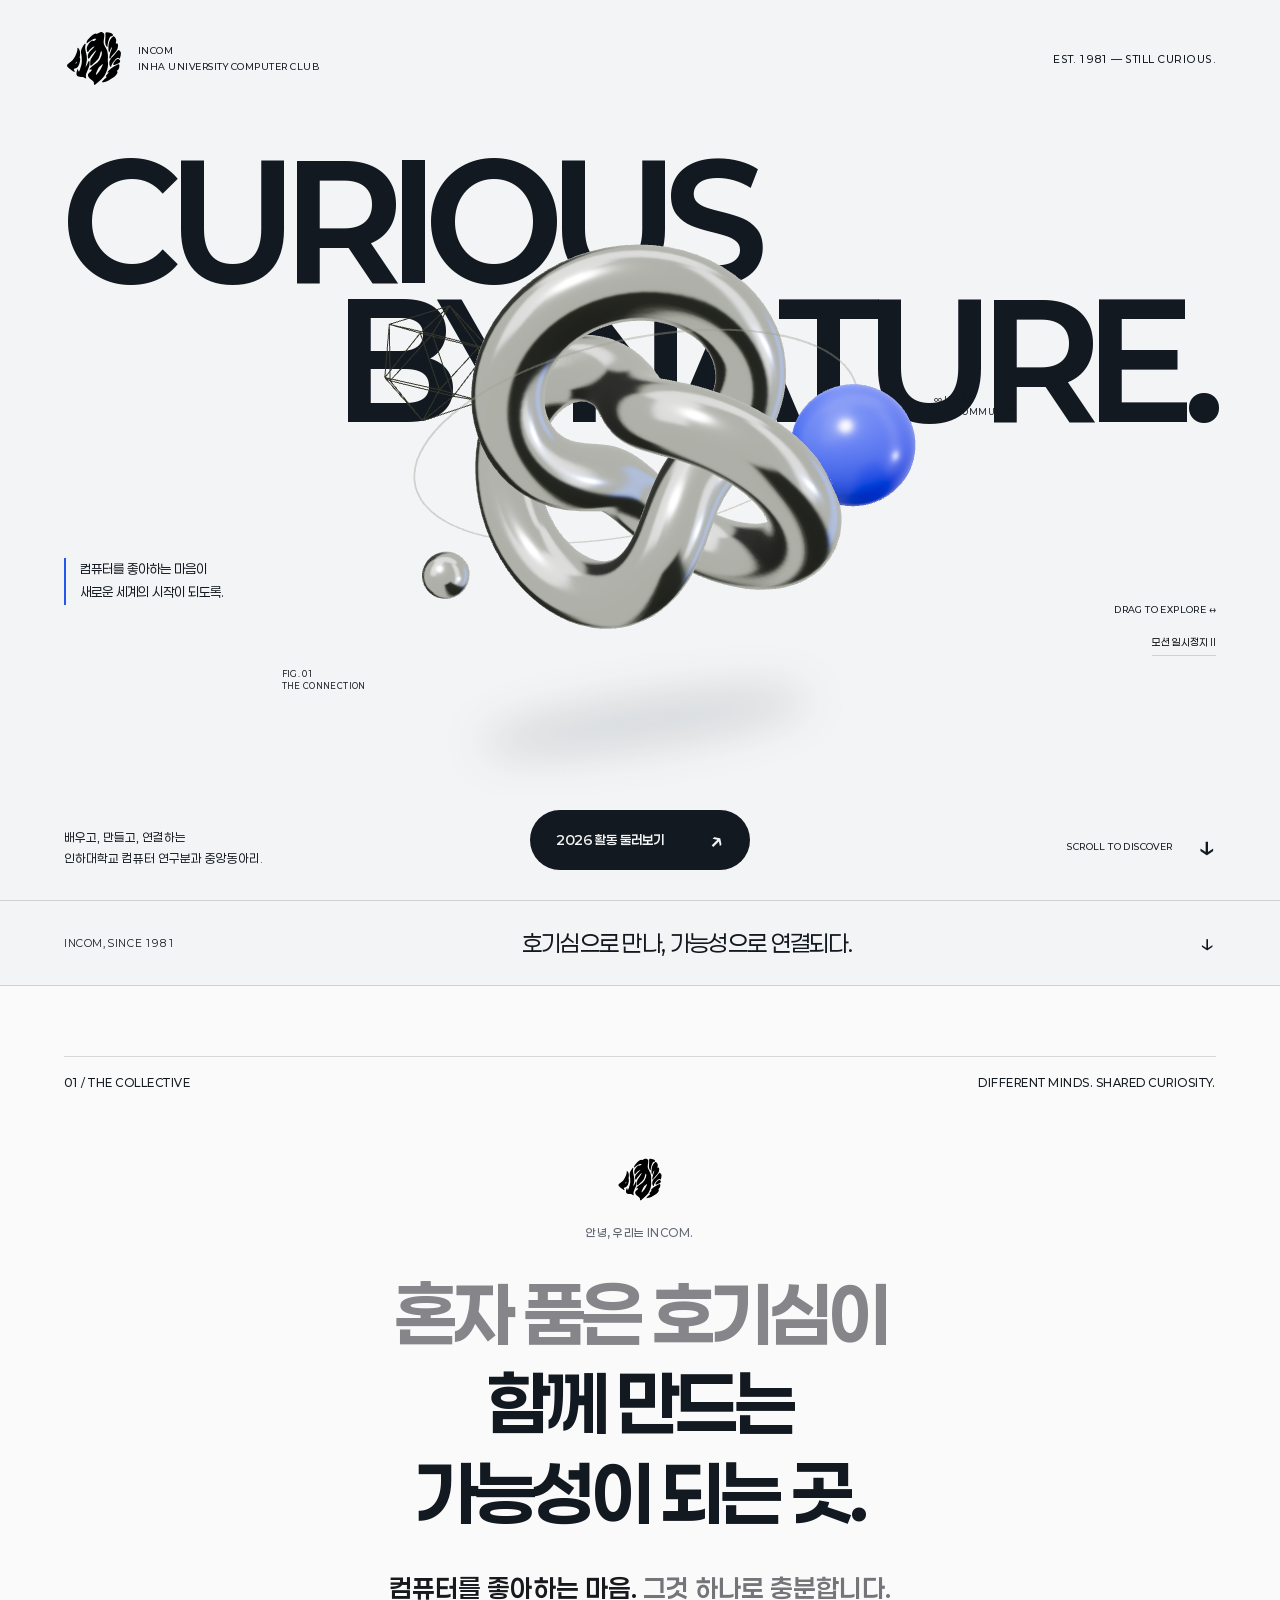
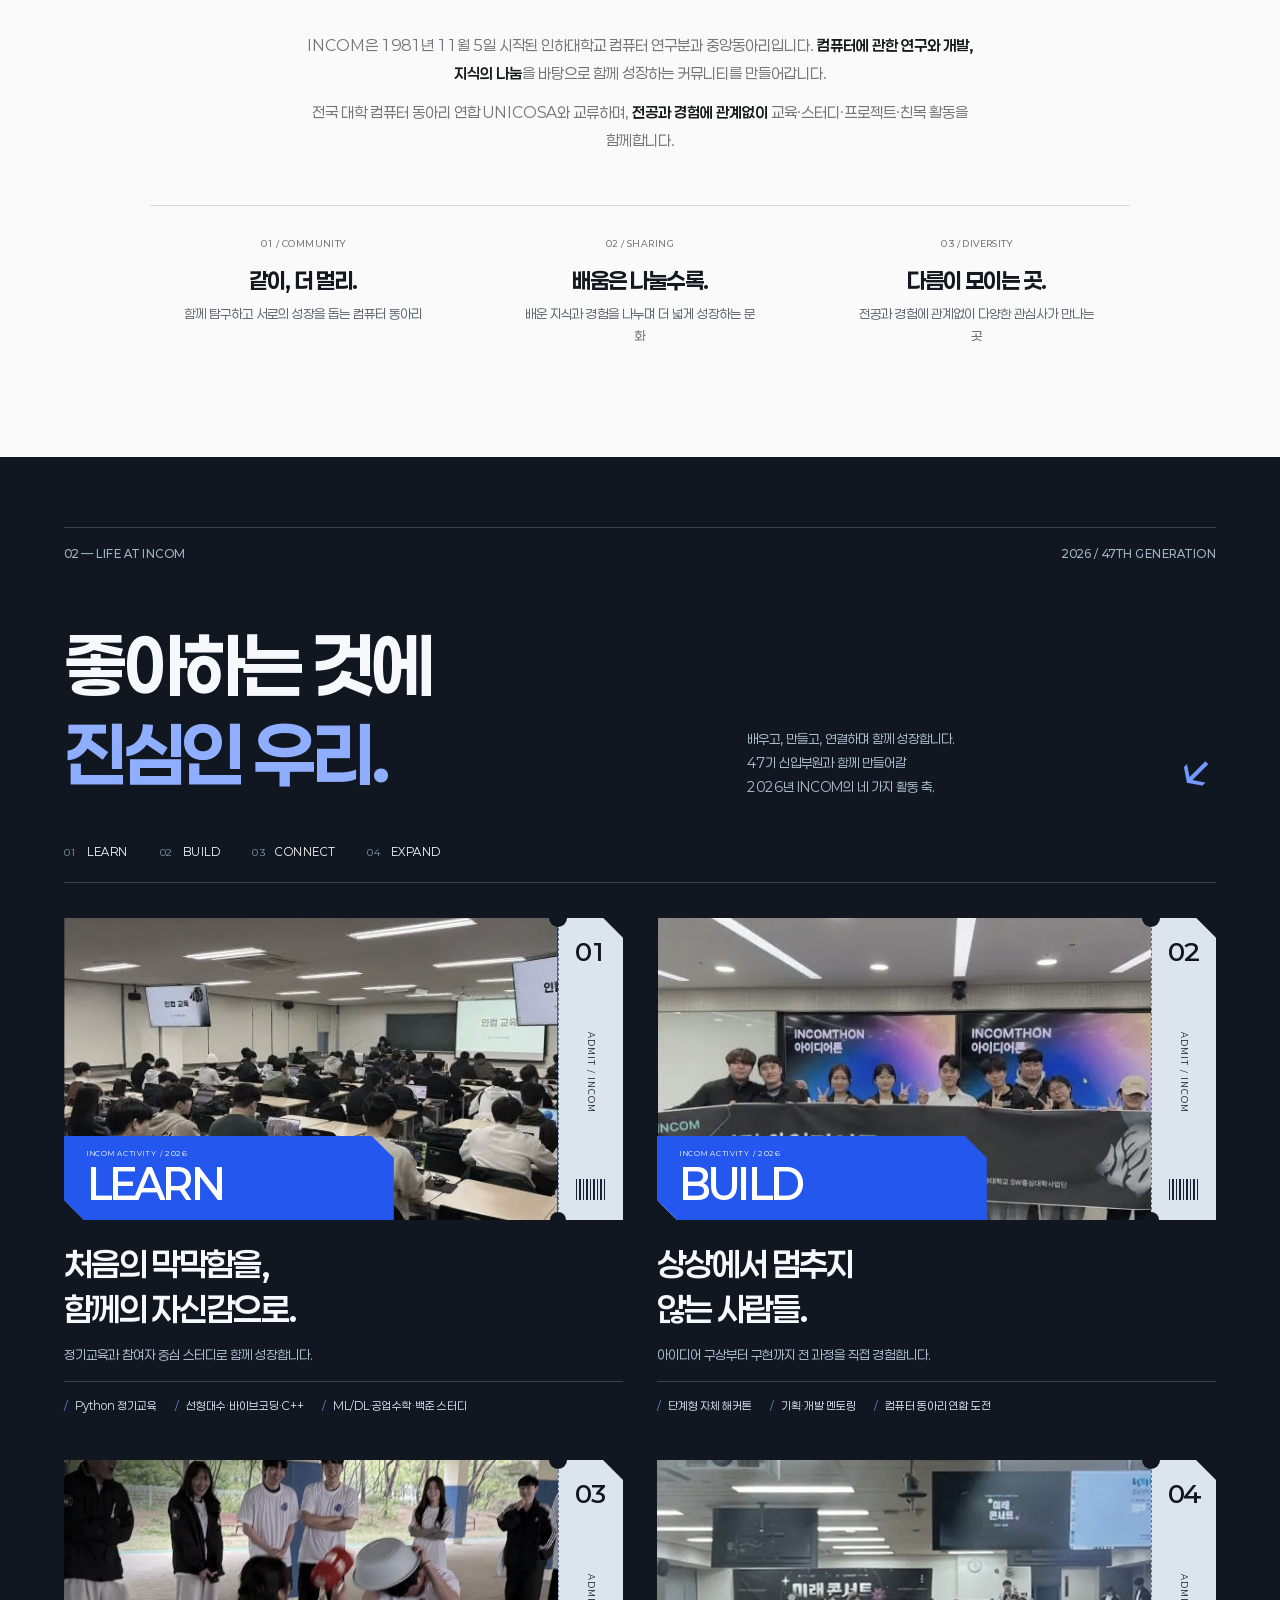
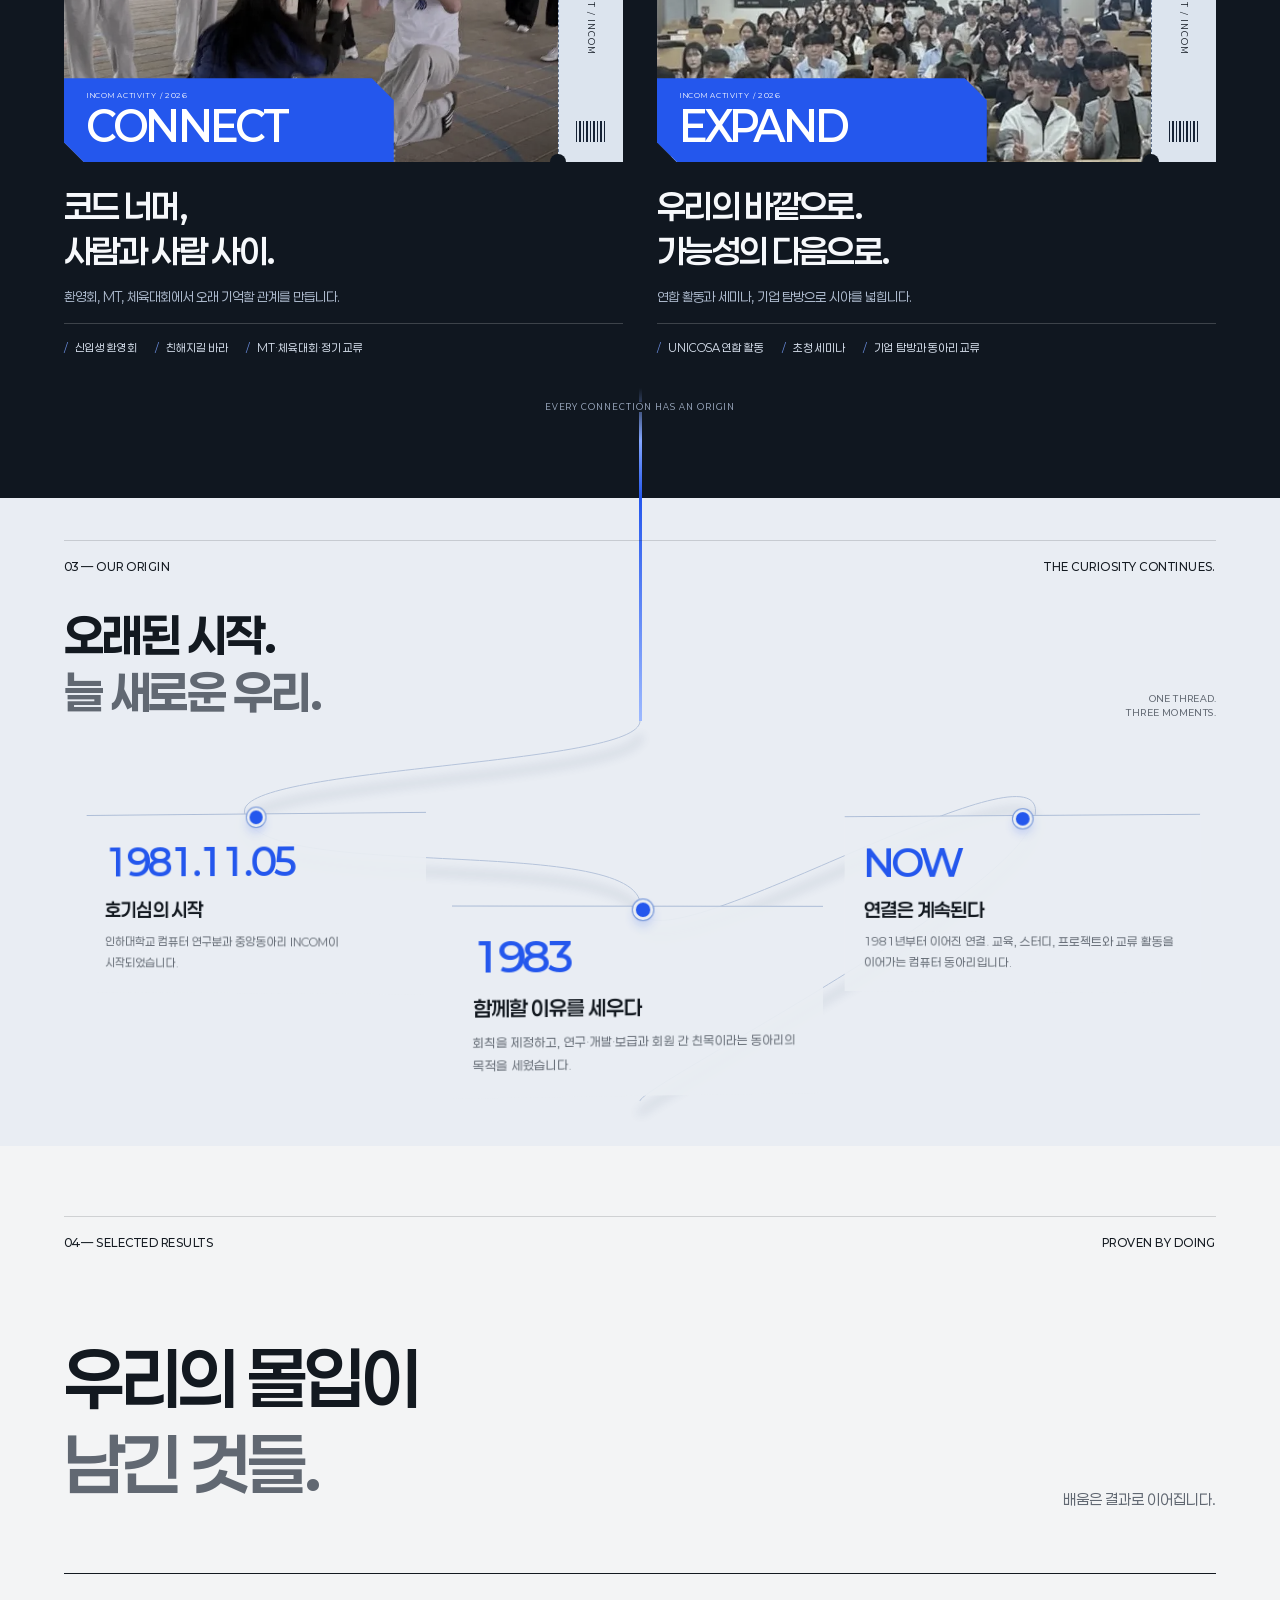
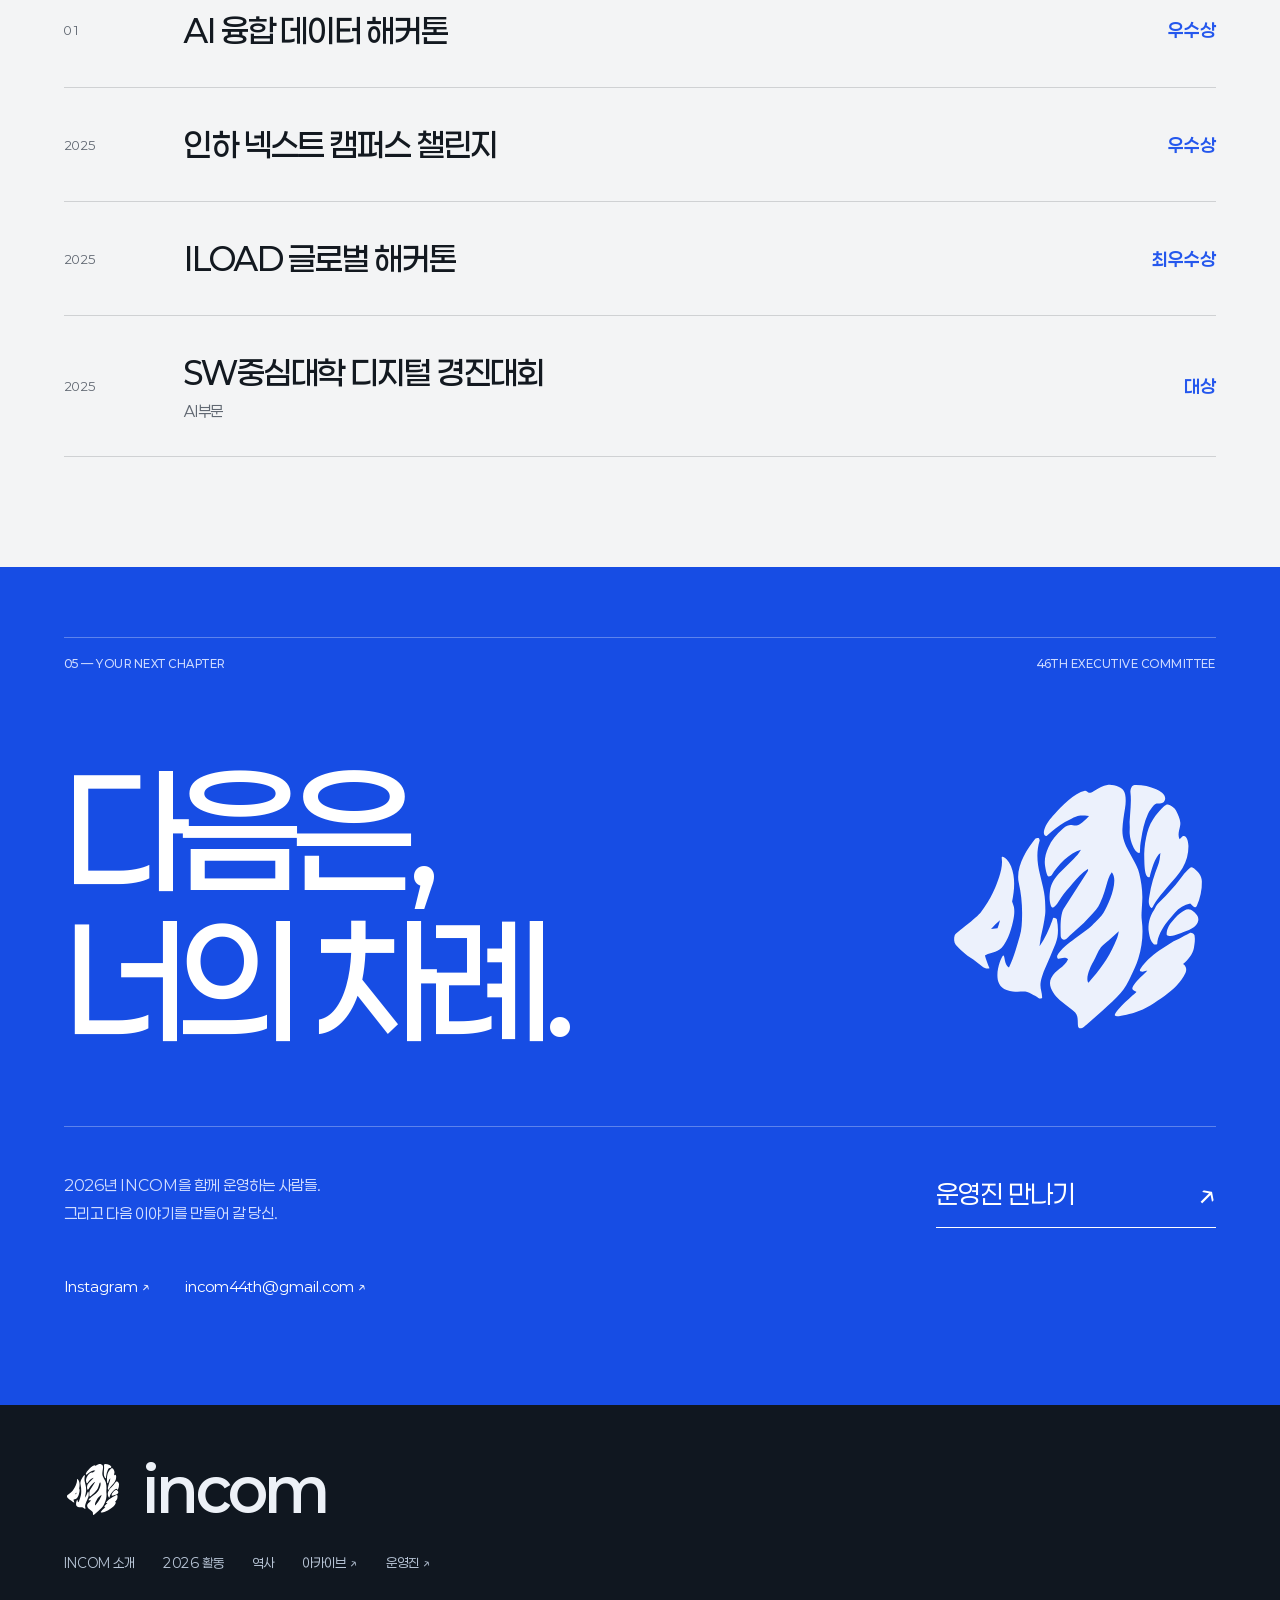
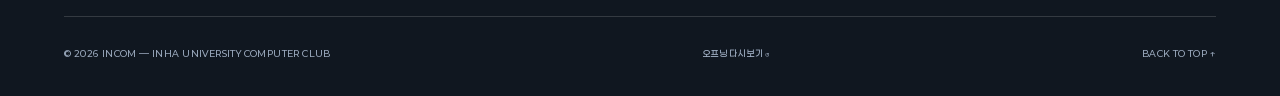
==== index.html @ a66aa06b "Rework collective typography photo tickets and compact origin thread" ====
<!doctype html>
<html lang="ko">
<head>
  <meta charset="UTF-8"><meta name="viewport" content="width=device-width, initial-scale=1">
  <meta name="theme-color" content="#f2f0e8">
  <meta name="description" content="1981년부터 배움과 프로젝트, 사람을 연결하는 인하대학교 컴퓨터 연구분과 중앙동아리 INCOM.">
  <title>INCOM — A space for curious minds.</title>
  <link rel="icon" href="assets/incom-mark.svg" type="image/svg+xml">
  <link rel="preload" href="assets/fonts/Paperlogy-4Regular.woff2" as="font" type="font/woff2" crossorigin>
  <link rel="preload" href="assets/fonts/Paperlogy-7Bold.woff2" as="font" type="font/woff2" crossorigin>
  <link rel="stylesheet" href="gallery.css"><script src="gallery.js" defer></script>
</head>
<body>
  <a href="#main" class="skip-link">본문 바로가기</a>
  <div class="opening" hidden aria-label="전시 오프닝">
    <div class="opening-panel left"></div><div class="opening-panel right"></div>
    <img class="opening-emblem" src="assets/incom-mark.svg" width="96" height="91" alt="INCOM 로고">
    <div class="opening-type" aria-hidden="true">IN<span>COM</span><small>A SPACE FOR CURIOUS MINDS.</small></div>
    <button class="opening-skip" type="button">바로 입장하기 ↗</button>
  </div>
  <main id="main">
    <section id="top" class="hero">
      <div class="hero-topline mono"><div class="hero-identity"><img src="assets/incom-mark.svg" width="64" height="61" alt="INCOM 로고"><span>INCOM<br>INHA UNIVERSITY COMPUTER CLUB</span></div><span class="edition">EST. 1981 — STILL CURIOUS.</span></div>
      <h1 class="hero-title">CURIOUS<br><span>BY NATURE.</span></h1>
      <div class="gallery-object">
        <div class="object-shadow" aria-hidden="true"></div>
        <div id="scene" role="img" aria-label="지식과 연결을 상징하는 은빛 매듭과 파란 구체의 3D 조형물"><img class="scene-fallback" src="assets/ice-relic-cutout.webp" alt=""></div>
        <span class="specimen mono" aria-hidden="true">FIG. 01<br>THE CONNECTION</span>
        <span class="specimen specimen-right mono" aria-hidden="true">∞ IDEAS<br>ONE COMMUNITY</span>
      </div>
      <div class="hero-note"><p>컴퓨터를 좋아하는 마음이<br>새로운 세계의 시작이 되도록.</p></div>
      <div class="object-tools"><span class="mono drag-hint">DRAG TO EXPLORE ↔</span><button type="button" class="motion-toggle" aria-pressed="false">모션 일시정지 Ⅱ</button></div>
      <div class="hero-bottom"><p>배우고, 만들고, 연결하는<br>인하대학교 컴퓨터 연구분과 중앙동아리.</p><a href="#activities" class="pill dark">2026 활동 둘러보기 <span>↗</span></a><a href="#about" class="scroll-note mono">SCROLL TO DISCOVER <span>↓</span></a></div>
    </section>
    <div class="chapter-line"><span>INCOM, SINCE 1981</span><p>호기심으로 만나, 가능성으로 연결되다.</p><span aria-hidden="true">↓</span></div>
    <section class="about section" id="about">
      <div class="section-meta mono"><span>01 / THE COLLECTIVE</span><span>DIFFERENT MINDS. SHARED CURIOSITY.</span></div>
      <div class="collective-intro">
        <img class="collective-mark" src="assets/incom-mark.svg" width="512" height="487" alt="">
        <p class="eyebrow mono">안녕, 우리는 INCOM.</p>
        <h2 class="reveal"><span>혼자 품은 호기심이</span><br>함께 만드는<br>가능성이 되는 곳.</h2>
        <p class="collective-lead"><strong>컴퓨터를 좋아하는 마음.</strong> 그것 하나로 충분합니다.</p>
        <div class="collective-copy"><p>INCOM은 1981년 11월 5일 시작된 인하대학교 컴퓨터 연구분과 중앙동아리입니다. <strong>컴퓨터에 관한 연구와 개발, 지식의 나눔</strong>을 바탕으로 함께 성장하는 커뮤니티를 만들어갑니다.</p><p>전국 대학 컴퓨터 동아리 연합 UNICOSA와 교류하며, <strong>전공과 경험에 관계없이</strong> 교육·스터디·프로젝트·친목 활동을 함께합니다.</p></div>
      </div>
      <div class="values"><article><span class="mono">01 / COMMUNITY</span><h3>같이, 더 멀리.</h3><p>함께 탐구하고 서로의 성장을 돕는 컴퓨터 동아리</p></article><article><span class="mono">02 / SHARING</span><h3>배움은 나눌수록.</h3><p>배운 지식과 경험을 나누며 더 넓게 성장하는 문화</p></article><article><span class="mono">03 / DIVERSITY</span><h3>다름이 모이는 곳.</h3><p>전공과 경험에 관계없이 다양한 관심사가 만나는 곳</p></article></div>
    </section>
    <section class="activities section" id="activities">
      <div class="section-meta"><span>02 — LIFE AT INCOM</span><span>2026 / 47TH GENERATION</span></div>
      <div class="activity-heading">
        <h2 class="reveal">좋아하는 것에<br><span>진심인 우리.</span></h2>
        <div class="heading-aside"><p>배우고, 만들고, 연결하며 함께 성장합니다.<br>47기 신입부원과 함께 만들어갈<br>2026년 INCOM의 네 가지 활동 축.</p><span class="direction-arrow" aria-hidden="true">↙</span></div>
      </div>
      <nav class="activity-nav" aria-label="활동 바로가기"><a href="#learn"><span>01</span> LEARN</a><a href="#build"><span>02</span> BUILD</a><a href="#connect"><span>03</span> CONNECT</a><a href="#expand"><span>04</span> EXPAND</a></nav>
      <div class="projects">
        <article class="project" id="learn">
          <figure class="project-image">
            <img src="assets/activities/learn.webp" width="525" height="510" alt="강의실에서 진행 중인 INCOM 교육" loading="lazy">
            <figcaption><span class="ticket-caption"><span class="ticket-label">INCOM ACTIVITY / 2026</span><span class="project-key">LEARN</span></span><span class="ticket-stub"><span class="project-number">01</span><span class="ticket-admit">ADMIT / INCOM</span><span class="ticket-barcode" aria-hidden="true"></span></span></figcaption>
          </figure>
          <div class="project-copy"><span class="project-index">INCOM / 01</span><h3>처음의 막막함을,<br>함께의 자신감으로.</h3><p>정기교육과 참여자 중심 스터디로 함께 성장합니다.</p><ul><li>Python 정기교육</li><li>선형대수·바이브코딩·C++</li><li>ML/DL·공업수학·백준 스터디</li></ul></div>
        </article>
        <article class="project" id="build">
          <figure class="project-image">
            <img src="assets/activities/build.webp" width="525" height="435" alt="INCOM 아이디어톤 참가자 단체 사진" loading="lazy">
            <figcaption><span class="ticket-caption"><span class="ticket-label">INCOM ACTIVITY / 2026</span><span class="project-key">BUILD</span></span><span class="ticket-stub"><span class="project-number">02</span><span class="ticket-admit">ADMIT / INCOM</span><span class="ticket-barcode" aria-hidden="true"></span></span></figcaption>
          </figure>
          <div class="project-copy"><span class="project-index">INCOM / 02</span><h3>상상에서 멈추지<br>않는 사람들.</h3><p>아이디어 구상부터 구현까지 전 과정을 직접 경험합니다.</p><ul><li>단계형 자체 해커톤</li><li>기획·개발 멘토링</li><li>컴퓨터 동아리 연합 도전</li></ul></div>
        </article>
        <article class="project" id="connect">
          <figure class="project-image">
            <img src="assets/activities/connect.webp" width="760" height="560" alt="INCOM 체육대회에서 게임을 즐기는 부원들" loading="lazy">
            <figcaption><span class="ticket-caption"><span class="ticket-label">INCOM ACTIVITY / 2026</span><span class="project-key">CONNECT</span></span><span class="ticket-stub"><span class="project-number">03</span><span class="ticket-admit">ADMIT / INCOM</span><span class="ticket-barcode" aria-hidden="true"></span></span></figcaption>
          </figure>
          <div class="project-copy"><span class="project-index">INCOM / 03</span><h3>코드 너머,<br>사람과 사람 사이.</h3><p>환영회, MT, 체육대회에서 오래 기억할 관계를 만듭니다.</p><ul><li>신입생 환영회</li><li>친해지길 바라</li><li>MT·체육대회·정기 교류</li></ul></div>
        </article>
        <article class="project" id="expand">
          <figure class="project-image">
            <img src="assets/activities/expand.webp" width="682" height="735" alt="UNICOSA 연합 세미나 참가자 단체 사진" loading="lazy">
            <figcaption><span class="ticket-caption"><span class="ticket-label">INCOM ACTIVITY / 2026</span><span class="project-key">EXPAND</span></span><span class="ticket-stub"><span class="project-number">04</span><span class="ticket-admit">ADMIT / INCOM</span><span class="ticket-barcode" aria-hidden="true"></span></span></figcaption>
          </figure>
          <div class="project-copy"><span class="project-index">INCOM / 04</span><h3>우리의 바깥으로.<br>가능성의 다음으로.</h3><p>연합 활동과 세미나, 기업 탐방으로 시야를 넓힙니다.</p><ul><li>UNICOSA 연합 활동</li><li>초청 세미나</li><li>기업 탐방과 동아리 교류</li></ul></div>
        </article>
      </div>
      <div class="chapter-bridge" aria-hidden="true"><span>EVERY CONNECTION HAS AN ORIGIN</span><i></i></div>
    </section>
    <section class="history section" id="history">
      <div class="section-meta"><span>03 — OUR ORIGIN</span><span>THE CURIOSITY CONTINUES.</span></div>
      <div class="history-heading"><h2>오래된 시작.<br><span>늘 새로운 우리.</span></h2><p class="mono">ONE THREAD.<br>THREE MOMENTS.</p></div>
      <div class="origin-journey">
        <svg class="origin-thread" viewBox="0 0 1000 390" preserveAspectRatio="none" aria-hidden="true">
          <defs><linearGradient id="thread-blue" x1="0" y1="0" x2="1" y2="1"><stop stop-color="#9db9ff"/><stop offset=".4" stop-color="#2457ed"/><stop offset=".7" stop-color="#12328e"/><stop offset="1" stop-color="#6690ff"/></linearGradient></defs>
          <path class="thread-shadow" d="M500 0 C500 60 165 0 165 95 S500 105 500 190 S835 0 835 95 S835 325 500 360"/>
          <path class="thread-track" d="M500 0 C500 60 165 0 165 95 S500 105 500 190 S835 0 835 95 S835 325 500 360"/>
          <path class="thread-draw" pathLength="1" d="M500 0 C500 60 165 0 165 95 S500 105 500 190 S835 0 835 95 S835 325 500 360"/>
        </svg>
        <div class="timeline">
        <article><span class="timeline-year">1981.11.05</span><h3>호기심의 시작</h3><p>인하대학교 컴퓨터 연구분과 중앙동아리 INCOM이 시작되었습니다.</p></article>
        <article><span class="timeline-year">1983</span><h3>함께할 이유를 세우다</h3><p>회칙을 제정하고, 연구·개발·보급과 회원 간 친목이라는 동아리의 목적을 세웠습니다.</p></article>
        <article><span class="timeline-year">NOW</span><h3>연결은 계속된다</h3><p>1981년부터 이어진 연결. 교육, 스터디, 프로젝트와 교류 활동을 이어가는 컴퓨터 동아리입니다.</p></article>
        </div>
      </div>
    </section>
    <section class="awards section" id="achievements">
      <div class="section-meta"><span>04 — SELECTED RESULTS</span><span>PROVEN BY DOING</span></div>
      <div class="results-heading"><h2 class="reveal">우리의 몰입이<br><span>남긴 것들.</span></h2><p>배움은 결과로 이어집니다.</p></div>
      <ol class="results">
        <li><span class="result-year">01</span><h3>AI 융합 데이터 해커톤</h3><span class="result-prize">우수상</span></li>
        <li><span class="result-year">2025</span><h3>인하 넥스트 캠퍼스 챌린지</h3><span class="result-prize">우수상</span></li>
        <li><span class="result-year">2025</span><h3>ILOAD 글로벌 해커톤</h3><span class="result-prize">최우수상</span></li>
        <li><span class="result-year">2025</span><h3>SW중심대학 디지털 경진대회 <small>AI부문</small></h3><span class="result-prize">대상</span></li>
      </ol>
    </section>
    <section class="contact section" id="contact">
      <div class="section-meta"><span>05 — YOUR NEXT CHAPTER</span><span>46TH EXECUTIVE COMMITTEE</span></div>
      <div class="contact-heading"><h2>다음은,<br>너의 차례.</h2><img src="assets/incom-mark.svg" width="512" height="487" alt="INCOM 로고"></div>
      <div class="contact-bottom"><p>2026년 INCOM을 함께 운영하는 사람들.<br>그리고 다음 이야기를 만들어 갈 당신.</p><a class="contact-team" href="https://www.incominha.com/team">운영진 만나기 <span>↗</span></a></div>
      <div class="contact-links"><a href="https://www.instagram.com/inha_incom/" target="_blank" rel="noreferrer">Instagram ↗</a><a href="mailto:incom44th@gmail.com">incom44th@gmail.com ↗</a></div>
    </section>
  </main>
  <footer><a href="#top" class="footer-logo" aria-label="INCOM 첫 화면으로"><img class="footer-emblem" src="assets/incom-mark.svg" width="180" height="171" alt="">incom</a><nav class="footer-nav" aria-label="사이트 바로가기"><a href="#about">INCOM 소개</a><a href="#activities">2026 활동</a><a href="#history">역사</a><a href="https://github.com/2026-INCOM" target="_blank" rel="noreferrer">아카이브 ↗</a><a href="https://www.incominha.com/team">운영진 ↗</a></nav><div class="footer-bottom mono"><span>© 2026 INCOM — INHA UNIVERSITY COMPUTER CLUB</span><button type="button" class="replay">오프닝 다시 보기 ↺</button><a href="#top">BACK TO TOP ↑</a></div></footer>
</body>
</html>
---- gallery.css ----
@font-face {
  font-family: 'Paperlogy';
  src: url('assets/fonts/Paperlogy-4Regular.woff2') format('woff2');
  font-style: normal;
  font-weight: 400;
  font-display: swap;
}
@font-face {
  font-family: 'Paperlogy';
  src: url('assets/fonts/Paperlogy-5Medium.woff2') format('woff2');
  font-style: normal;
  font-weight: 500;
  font-display: swap;
}
@font-face {
  font-family: 'Paperlogy';
  src: url('assets/fonts/Paperlogy-6SemiBold.woff2') format('woff2');
  font-style: normal;
  font-weight: 600;
  font-display: swap;
}
@font-face {
  font-family: 'Paperlogy';
  src: url('assets/fonts/Paperlogy-7Bold.woff2') format('woff2');
  font-style: normal;
  font-weight: 700;
  font-display: swap;
}
:root {
  --paper: #f3f4f5;
  --ink: #131920;
  --blue: #2457ed;
  --muted: #616872;
  --line: #13192029;
  --gutter: clamp(24px, 5vw, 88px);
}
* { box-sizing: border-box; }
html { scroll-behavior: smooth; scroll-padding-top: 32px; }
body { margin: 0; background: var(--paper); color: var(--ink); font-family: 'Paperlogy', sans-serif; -webkit-font-smoothing: antialiased; }
button, a { -webkit-tap-highlight-color: transparent; }
button { font: inherit; cursor: pointer; }
a { color: inherit; text-decoration: none; }
button:focus-visible, a:focus-visible { outline: 3px solid #6e9aff; outline-offset: 6px; }
[hidden] { display: none !important; }
img { max-width: 100%; display: block; }
h1, h2, h3, p, figure { margin: 0; }
h2 { font-size: clamp(38px, 5.4vw, 82px); font-weight: 600; letter-spacing: -.055em; line-height: 1.24; word-break: keep-all; }
h2 span, h2 em { color: var(--muted); font-style: normal; }
.mono, .section-meta { font: 500 11px/1.6 'Paperlogy', sans-serif; letter-spacing: .045em; }
.skip-link { position: fixed; z-index: 1000; top: -80px; left: 20px; background: var(--ink); color: white; padding: 15px; }
.skip-link:focus { top: 10px; }

/* The first screen remains an uninterrupted interactive exhibition. */
.hero { height: 100svh; min-height: 710px; padding: 30px var(--gutter); position: relative; isolation: isolate; overflow: hidden; }
.hero-topline { display: flex; justify-content: space-between; align-items: center; }
.hero-identity { display: flex; align-items: center; gap: 14px; }
.hero-identity img { width: 60px; height: auto; }
.hero-identity span { font-size: 9px; line-height: 1.7; }
.edition { font-size: 10px; }
.hero-title { position: absolute; top: 17%; left: var(--gutter); right: var(--gutter); font-weight: 700; font-size: clamp(76px, 12.3vw, 198px); letter-spacing: -.065em; line-height: .88; pointer-events: none; }
.hero-title > span { display: block; text-align: right; white-space: nowrap; }
.gallery-object { position: absolute; z-index: 2; left: 15%; top: 15%; width: 70%; height: 72%; pointer-events: none; }
.object-shadow { position: absolute; width: 37%; height: 7%; background: #24304126; filter: blur(22px); border-radius: 50%; bottom: 6%; left: 32%; transform: rotate(-8deg); }
#scene { width: 100%; height: 100%; position: relative; touch-action: pan-y; cursor: grab; pointer-events: auto; }
#scene:active { cursor: grabbing; }
#scene canvas { width: 100%; height: 100%; display: block; }
.scene-fallback { width: 90%; height: 95%; object-fit: contain; margin: auto; filter: grayscale(.4); transform: rotate(-15deg); }
#scene.scene-ready .scene-fallback { display: none; }
.specimen { position: absolute; left: 10%; bottom: 14%; font-size: 8px; line-height: 1.5; }
.specimen-right { left: auto; right: 8%; top: 40%; bottom: auto; }
.hero-note { position: absolute; left: var(--gutter); top: 62%; width: 190px; z-index: 3; border-left: 2px solid var(--blue); padding-left: 14px; }
.hero-note p { font-size: 13px; line-height: 1.8; }
.object-tools { position: absolute; right: var(--gutter); top: 67%; display: flex; flex-direction: column; gap: 12px; align-items: flex-end; z-index: 3; }
.drag-hint { font-size: 9px; }
.motion-toggle { background: none; border: 0; border-bottom: 1px solid var(--line); padding: 7px 0; font-size: 10px; }
.hero-bottom { position: absolute; bottom: 30px; left: var(--gutter); right: var(--gutter); display: grid; grid-template-columns: 1fr auto 1fr; align-items: end; gap: 20px; z-index: 3; }
.hero-bottom p { font-size: 12px; line-height: 1.8; }
.pill { display: inline-flex; align-items: center; justify-content: space-between; gap: 45px; border-radius: 99px; padding: 19px 26px; font-size: 13px; font-weight: 600; transition: transform .25s, background .25s; }
.pill:hover { transform: translateY(-3px); background: var(--blue); }
.pill span { font-size: 22px; line-height: 1; }
.dark { background: var(--ink); color: var(--paper); }
.scroll-note { justify-self: end; display: flex; align-items: center; gap: 24px; font-size: 9px; }
.scroll-note span { font-size: 28px; }
.chapter-line { display: flex; align-items: center; justify-content: space-between; gap: 20px; padding: 28px var(--gutter); border-block: 1px solid var(--line); }
.chapter-line > span { font-size: 10px; letter-spacing: .06em; }
.chapter-line p { font-size: clamp(15px, 1.8vw, 25px); letter-spacing: -.03em; }
.chapter-line > span:last-child { font-size: 24px; }

.section { padding: 70px var(--gutter) 110px; }
.section-meta { display: flex; justify-content: space-between; gap: 25px; padding-top: 17px; border-top: 1px solid var(--line); }
/* 01 — a centered, type-led introduction. */
.about { background: #fafafa; }
.collective-intro { max-width: 960px; margin: 65px auto 50px; text-align: center; }
.collective-mark { width: 48px; height: auto; margin: 0 auto 22px; }
.eyebrow { color: var(--muted); margin-bottom: 28px; }
.about h2 { font-size: clamp(38px, 5.6vw, 80px); font-weight: 700; line-height: 1.25; letter-spacing: -.06em; }
.about h2 span { color: #85858a; }
.collective-lead { color: #747479; font-size: clamp(18px, 2vw, 27px); font-weight: 600; margin-top: 28px; line-height: 1.65; word-break: keep-all; }
.collective-lead strong, .collective-copy strong { color: #18191c; font-weight: 600; }
.collective-copy { max-width: 690px; margin: 22px auto 0; color: #747479; font-size: 15px; line-height: 1.9; word-break: keep-all; }
.collective-copy p + p { margin-top: 10px; }
.values { display: grid; grid-template-columns: repeat(3, 1fr); gap: 30px; max-width: 980px; margin: auto; text-align: center; border-top: 1px solid var(--line); }
.values article { padding-top: 25px; }
.values .mono { color: #75757a; font-size: 9px; }
.values h3 { font-size: 22px; letter-spacing: -.045em; font-weight: 700; margin: 16px 0 10px; }
.values p { font-size: 13px; line-height: 1.7; color: var(--muted); max-width: 240px; margin: auto; }

/* 02 — photo tickets. A two-column archive instead of four long rows. */
.activities { background: #101720; color: #f6f8fb; --line: #ffffff30; padding-bottom: 0; }
.activities .section-meta { color: #a7b5c7; }
.activity-heading { display: grid; grid-template-columns: 1.35fr 1fr; align-items: end; gap: 50px; padding: 58px 0 38px; }
.activity-heading h2 { font-size: clamp(44px, 5.6vw, 82px); font-weight: 700; }
.activity-heading h2 span { color: #8faeff; }
.heading-aside { display: flex; align-items: end; justify-content: space-between; gap: 20px; }
.heading-aside p { font-size: 13px; line-height: 1.85; color: #aebacb; }
.direction-arrow { font-size: 60px; font-weight: 400; color: #7398ff; line-height: 1; }
.activity-nav { display: flex; gap: 32px; border-bottom: 1px solid var(--line); padding-bottom: 16px; margin-bottom: 35px; }
.activity-nav a { font-size: 11px; letter-spacing: .04em; padding-block: 8px; }
.activity-nav a span { font-size: 9px; color: #899ab1; margin-right: 8px; }
.activity-nav a:hover { color: #93b2ff; }
.projects { display: grid; grid-template-columns: repeat(2, minmax(0, 1fr)); gap: 44px 34px; }
.project { min-width: 0; scroll-margin-top: 30px; }
.project-image { position: relative; isolation: isolate; aspect-ratio: 1.85; background: #dce4ee; color: #101720; overflow: hidden; clip-path: polygon(0 0, calc(100% - 20px) 0, 100% 20px, 100% 100%, 20px 100%, 0 calc(100% - 20px)); }
.project-image img { width: calc(100% - 65px); height: 100%; object-fit: cover; filter: saturate(.6); transition: transform .6s ease, filter .6s ease; }
.project-image:hover img { transform: scale(1.035); filter: saturate(1); }
.project-image::after { content: ''; position: absolute; z-index: 2; right: 57px; top: -8px; width: 16px; height: 16px; border-radius: 50%; background: #101720; box-shadow: 0 0 0 1px #101720; }
.project-image figcaption { position: absolute; inset: 0; pointer-events: none; }
.ticket-caption { position: absolute; left: 0; bottom: 0; padding: 13px 23px 16px; background: var(--blue); color: white; min-width: 59%; clip-path: polygon(0 0, calc(100% - 22px) 0, 100% 22px, 100% 100%, 0 100%); }
.ticket-label { display: block; font-size: 7px; letter-spacing: .1em; margin-bottom: 8px; }
.project-key { display: block; font-size: clamp(28px, 3.2vw, 48px); font-weight: 600; letter-spacing: -.055em; line-height: .95; }
.ticket-stub { position: absolute; right: 0; top: 0; bottom: 0; width: 65px; display: flex; flex-direction: column; align-items: center; justify-content: space-between; padding: 20px 0; border-left: 1px dashed #62738e; }
.ticket-stub::after { content: ''; position: absolute; bottom: -8px; left: -9px; width: 16px; height: 16px; border-radius: 50%; background: #101720; }
.project-number { font-size: 24px; font-weight: 600; }
.ticket-admit { writing-mode: vertical-rl; font-size: 8px; letter-spacing: .14em; }
.ticket-barcode { width: 31px; height: 21px; background: repeating-linear-gradient(90deg, #172335 0 1px, transparent 1px 3px, #172335 3px 5px, transparent 5px 7px); }
.project-copy { padding-top: 22px; }
.project-index { display: none; }
.project-copy h3 { font-size: clamp(24px, 2.6vw, 36px); font-weight: 600; line-height: 1.35; letter-spacing: -.05em; word-break: keep-all; }
.project-copy p { font-size: 13px; line-height: 1.8; color: #acb9cc; margin-top: 12px; word-break: keep-all; }
.project-copy ul { display: flex; flex-wrap: wrap; gap: 6px 18px; list-style: none; padding: 14px 0 0; margin: 14px 0 0; border-top: 1px solid var(--line); }
.project-copy li { font-size: 11px; color: #d8e1ee; line-height: 1.8; }
.project-copy li::before { content: '/'; color: #688ada; margin-right: 7px; }
.chapter-bridge { position: relative; height: 110px; margin-top: 30px; display: flex; justify-content: center; }
.chapter-bridge span { font-size: 8px; letter-spacing: .12em; color: #a5b4ca; position: absolute; top: 14px; background: #101720; padding: 0 12px; z-index: 1; }
.chapter-bridge i { display: block; width: 3px; height: 100%; background: linear-gradient(transparent, #83a6ff 48%, #2457ed); }

/* 03 — one short spatial thread, no scroll pinning or extra scroll runway. */
.history { background: #e9edf3; position: relative; padding-top: 42px; padding-bottom: 35px; overflow: hidden; }
.history::before { content: ''; position: absolute; left: calc(50% - 1.5px); top: 0; width: 3px; height: var(--thread-lead, 222px); background: linear-gradient(#2457ed, #9db9ff); }
.history .section-meta { position: relative; z-index: 1; }
.history-heading { display: flex; justify-content: space-between; align-items: end; padding: 34px 0 0; height: 145px; position: relative; z-index: 1; }
.history-heading h2 { font-size: clamp(30px, 3.6vw, 49px); font-weight: 700; }
.history-heading p { text-align: right; color: var(--muted); font-size: 9px; }
.origin-journey { position: relative; height: 390px; perspective: 1000px; --journey-depth: 0; }
.origin-thread { position: absolute; inset: 0; width: 100%; height: 100%; overflow: visible; fill: none; }
.thread-track { stroke: #b5c3da; stroke-width: 1; }
.thread-shadow { stroke: #3b5276; stroke-width: 8; opacity: .1; filter: blur(5px); transform: translateY(14px); }
.thread-draw { stroke: url(#thread-blue); stroke-width: 4; stroke-linecap: round; stroke-dasharray: 1; stroke-dashoffset: 0; }
.timeline { position: relative; display: grid; grid-template-columns: repeat(3, 1fr); gap: 35px; padding-top: 90px; align-items: start; transform-style: preserve-3d; }
.timeline article { position: relative; padding: 25px 20px 20px; background: #e9edf3ed; border-top: 1px solid #acbcd6; transform: translateZ(calc(var(--journey-depth) * 24px)) rotateY(-5deg); transform-origin: top center; }
.timeline article:nth-child(2) { margin-top: 95px; transform: translateZ(calc(var(--journey-depth) * -32px)) rotateY(5deg); }
.timeline article:nth-child(3) { transform: translateZ(calc(var(--journey-depth) * 40px)) rotateY(-4deg); }
.timeline article::before { content: ''; position: absolute; left: calc(50% - 7px); top: -7px; width: 14px; height: 14px; border: 3px solid #e9edf3; border-radius: 50%; background: var(--blue); box-shadow: 0 0 0 1px #7395d8, 0 6px 10px #2457ed30; }
.timeline-year { font-size: clamp(25px, 3vw, 44px); color: var(--blue); font-weight: 600; letter-spacing: -.06em; }
.timeline h3 { font-size: 20px; letter-spacing: -.04em; font-weight: 600; margin: 14px 0 10px; }
.timeline p { font-size: 12px; line-height: 1.85; color: var(--muted); word-break: keep-all; }
.results-heading { padding: 85px 0 65px; display: flex; align-items: end; justify-content: space-between; gap: 30px; }
.results-heading p { font-size: 15px; color: var(--muted); }
.results { list-style: none; margin: 0; padding: 0; border-top: 1px solid var(--ink); }
.results li { display: grid; grid-template-columns: 100px 1fr 100px; gap: 20px; align-items: center; padding: 35px 0; border-bottom: 1px solid var(--line); }
.result-year { color: var(--muted); font-size: 12px; font-variant-numeric: tabular-nums; }
.results h3 { font-size: clamp(21px, 2.5vw, 38px); letter-spacing: -.035em; font-weight: 500; line-height: 1.35; word-break: keep-all; }
.results small { display: block; font-size: 15px; color: var(--muted); margin-top: 6px; font-weight: 400; }
.result-prize { text-align: right; color: var(--blue); font-size: 18px; font-weight: 600; }

.contact { background: #174de4; color: white; --line: #ffffff4d; overflow: hidden; }
.contact .section-meta { color: #d0dcff; }
.contact-heading { display: flex; justify-content: space-between; align-items: center; gap: 50px; padding: 85px 0 70px; }
.contact-heading h2 { font-size: clamp(70px, 11vw, 168px); font-weight: 500; letter-spacing: -.07em; line-height: 1.06; }
.contact-heading img { width: 24%; max-width: 300px; height: auto; filter: invert(1); opacity: .92; }
.contact-bottom { display: flex; justify-content: space-between; align-items: end; gap: 40px; border-top: 1px solid var(--line); padding-top: 35px; }
.contact-bottom p { color: #d1ddff; font-size: 15px; line-height: 1.85; }
.contact-team { display: flex; align-items: center; justify-content: space-between; min-width: 280px; font-size: 26px; letter-spacing: -.03em; padding: 14px 0; border-bottom: 1px solid white; }
.contact-team span { font-size: 32px; }
.contact-links { display: flex; gap: 35px; margin-top: 50px; font-size: 14px; }
.contact-links a:hover, .footer-nav a:hover { text-decoration: underline; text-underline-offset: 5px; }
footer { background: #101720; color: #edf1f7; padding: 55px var(--gutter) 25px; }
.footer-logo { display: flex; align-items: center; gap: 20px; font-size: 60px; line-height: 1; letter-spacing: -.045em; font-weight: 600; }
.footer-emblem { width: 58px; height: auto; filter: invert(1); flex-shrink: 0; }
.footer-nav { display: flex; flex-wrap: wrap; gap: 28px; font-size: 13px; margin-top: 35px; color: #b6c3d4; }
.footer-bottom { display: flex; justify-content: space-between; align-items: center; gap: 20px; border-top: 1px solid #ffffff26; margin-top: 45px; padding-top: 20px; font-size: 9px; color: #9eadc1; }
.replay { border: 0; background: none; color: inherit; font: inherit; padding: 10px 0; }

.opening { position: fixed; inset: 0; z-index: 100; background: transparent; pointer-events: none; }
.opening-panel { position: absolute; inset: 0 50% 0 0; background: #1646d2; transition: transform 1.05s cubic-bezier(.76,0,.24,1); }
.opening-panel.right { inset: 0 0 0 50%; }
.opening-type { position: absolute; inset: 0; display: flex; flex-wrap: wrap; align-content: center; justify-content: center; color: white; font-size: clamp(80px, 20vw, 300px); font-weight: 600; letter-spacing: -.075em; line-height: .85; transition: opacity .3s, transform .7s; }
.opening-type span { color: #a9c4ff; }
.opening-type small { flex-basis: 100%; font-size: 10px; font-weight: 400; letter-spacing: .1em; text-align: center; margin-top: 30px; }
.opening-emblem { position: absolute; top: 12%; left: 50%; width: clamp(64px, 7vw, 100px); height: auto; transform: translateX(-50%); filter: invert(1); transition: opacity .3s; }
.opening-skip { position: absolute; right: var(--gutter); bottom: 35px; pointer-events: auto; background: none; border: 0; color: white; font-size: 12px; }
.opening.depart .left { transform: translateX(-100%); }
.opening.depart .right { transform: translateX(100%); }
.opening.depart .opening-type { opacity: 0; transform: scale(1.1); }
.opening.depart .opening-emblem { opacity: 0; }
.opening.depart .opening-skip { display: none; }
.arriving .hero-title { animation: title-arrive 1.3s cubic-bezier(.16,1,.3,1) both; }
.arriving .gallery-object { animation: object-arrive 1.5s cubic-bezier(.16,1,.3,1) both; }
.arriving .hero-note { animation: title-arrive 1.2s .2s both; }
@keyframes title-arrive { from { opacity: 0; transform: translateY(60px); } to { opacity: 1; transform: none; } }
@keyframes object-arrive { from { opacity: 0; transform: translateY(70px) rotate(-15deg) scale(.8); } to { opacity: 1; transform: none; } }
@media(min-width:901px) {
  .reveal { transition: transform .7s, opacity .7s; }
  .reveal.waiting { transform: translateY(30px); opacity: 0; }
}
@media(max-width:900px) {
  .direction-arrow { display: none; }
  .projects { gap: 35px 22px; }
  .timeline { gap: 15px; }
  .timeline article { padding-inline: 10px; }
  .timeline-year { font-size: 28px; }
}
@media(max-width:700px) {
  html { scroll-padding-top: 24px; }
  .hero { min-height: 710px; padding-top: 24px; }
  .hero-identity { gap: 10px; }
  .hero-identity img { width: 44px; }
  .hero-identity span { font-size: 7px; }
  .edition { display: none; }
  .hero-title { top: 16%; left: 24px; right: 24px; font-size: 14.2vw; line-height: 1; letter-spacing: -.055em; }
  .gallery-object { left: -12%; width: 124%; top: 24%; height: 52%; }
  .hero-note { top: auto; bottom: 150px; width: 175px; padding-left: 10px; }
  .hero-note p { font-size: 11px; }
  .object-tools { top: auto; bottom: 160px; gap: 10px; }
  .specimen { left: 20%; bottom: 7%; font-size: 7px; }
  .specimen-right { left: auto; right: 15%; top: 22%; bottom: auto; }
  .hero-bottom { bottom: 24px; grid-template-columns: 1fr; gap: 16px; }
  .hero-bottom p { display: none; }
  .hero-bottom .pill { justify-self: start; padding: 16px 22px; font-size: 12px; gap: 35px; }
  .scroll-note { position: absolute; right: 0; bottom: 10px; font-size: 0; gap: 0; }
  .scroll-note span { font-size: 28px; }
  .drag-hint { font-size: 8px; }
  .chapter-line { padding-block: 22px; }
  .chapter-line > span:first-child { display: none; }
  .chapter-line p { font-size: 15px; }
  .section { padding: 45px var(--gutter) 65px; }
  .section-meta { font-size: 9px; gap: 15px; }
  .section-meta > span:last-child { text-align: right; max-width: 145px; }
  .collective-intro { margin: 42px auto 32px; }
  .collective-mark { width: 38px; margin-bottom: 18px; }
  .about h2 { font-size: clamp(31px, 8.4vw, 54px); }
  .collective-lead { font-size: 17px; margin-top: 23px; }
  .collective-copy { font-size: 13px; line-height: 1.85; margin-top: 18px; }
  .values { grid-template-columns: 1fr; gap: 0; text-align: left; }
  .values article { padding: 18px 0; border-bottom: 1px solid var(--line); display: grid; grid-template-columns: 1fr 1fr; gap: 8px 14px; align-items: center; }
  .values .mono { grid-column: 1 / -1; font-size: 8px; }
  .values h3 { margin: 0; font-size: 18px; }
  .values p { font-size: 11px; margin: 0; }
  .activities { padding-bottom: 0; }
  .activity-heading { display: block; padding: 38px 0 25px; }
  .activity-heading h2 { font-size: clamp(34px, 9.4vw, 62px); }
  .heading-aside { margin-top: 22px; }
  .heading-aside p { font-size: 12px; }
  .activity-nav { justify-content: space-between; gap: 5px; padding-bottom: 12px; margin-bottom: 25px; }
  .activity-nav a { font-size: 9px; letter-spacing: 0; }
  .activity-nav a span { font-size: 7px; margin-right: 3px; }
  .projects { grid-template-columns: 1fr; gap: 35px; }
  .project-image { aspect-ratio: 1.65; }
  .project-image img { width: calc(100% - 52px); }
  .ticket-stub { width: 52px; padding: 16px 0; }
  .project-image::after { right: 44px; }
  .project-number { font-size: 21px; }
  .ticket-caption { padding: 12px 18px 15px; }
  .ticket-label { font-size: 6px; }
  .project-key { font-size: 34px; }
  .project-copy { padding-top: 17px; }
  .project-copy h3 { font-size: 25px; }
  .project-copy p { font-size: 12px; margin-top: 9px; }
  .project-copy ul { margin-top: 11px; padding-top: 11px; gap: 3px 13px; }
  .project-copy li { font-size: 10px; }
  .chapter-bridge { height: 80px; margin-top: 20px; }
  .chapter-bridge span { font-size: 6px; }
  .history { padding-top: 32px; padding-bottom: 24px; }
  .history::before { left: calc(50% - 1.5px); height: var(--thread-lead, 181px); }
  .history-heading { padding-top: 25px; height: 103px; }
  .history-heading h2 { font-size: 27px; margin-top: 0; }
  .history-heading p { font-size: 7px; }
  .origin-journey { height: auto; min-height: 515px; padding-bottom: 30px; }
  .origin-thread { height: 100%; }
  .timeline { display: flex; flex-direction: column; gap: 16px; padding-top: 46px; }
  .timeline article, .timeline article:nth-child(2), .timeline article:nth-child(3) { width: 83%; padding: 14px 16px; margin: 0; border-top: 1px solid #acbcd6; transform: translateZ(calc(var(--journey-depth) * 12px)) rotateY(-3deg); }
  .timeline article:nth-child(2) { align-self: flex-end; transform: translateZ(calc(var(--journey-depth) * -16px)) rotateY(3deg); }
  .timeline article::before { left: 17px; }
  .timeline article:nth-child(2)::before { left: auto; right: 17px; }
  .timeline-year { font-size: 28px; }
  .timeline h3 { font-size: 16px; margin: 7px 0; }
  .timeline p { font-size: 11px; line-height: 1.7; }
  .results-heading { display: block; padding: 55px 0 40px; }
  .results-heading p { margin-top: 20px; }
  .results li { grid-template-columns: 1fr auto; gap: 13px 15px; padding: 25px 0; }
  .result-year { grid-column: 1 / -1; font-size: 10px; }
  .results h3 { font-size: 21px; }
  .result-prize { font-size: 14px; }
  .results small { font-size: 13px; }
  .contact-heading { padding: 60px 0 45px; gap: 15px; }
  .contact-heading h2 { font-size: 15vw; }
  .contact-heading img { width: 24%; }
  .contact-bottom { flex-direction: column; align-items: stretch; gap: 30px; padding-top: 26px; }
  .contact-bottom p { font-size: 14px; }
  .contact-team { min-width: 0; font-size: 24px; }
  .contact-links { flex-direction: column; gap: 18px; margin-top: 30px; font-size: 13px; }
  .footer-logo { font-size: 48px; gap: 15px; }
  .footer-emblem { width: 45px; }
  .footer-nav { gap: 18px; font-size: 12px; }
  .footer-bottom { flex-wrap: wrap; gap: 12px; font-size: 8px; }
  .footer-bottom > span { flex-basis: 100%; }
  .footer-bottom > a { margin-left: auto; }
}
@media(prefers-reduced-motion:reduce) {
  html { scroll-behavior: auto; }
  *, *::before, *::after { animation: none !important; transition: none !important; }
  .reveal.waiting { opacity: 1; transform: none; }
}

.motion-paused .timeline article { transform: none; }
@media(prefers-reduced-motion:reduce) {
  .timeline article, .timeline article:nth-child(2), .timeline article:nth-child(3) { transform: none; }
  .thread-draw { stroke-dashoffset: 0 !important; }
}
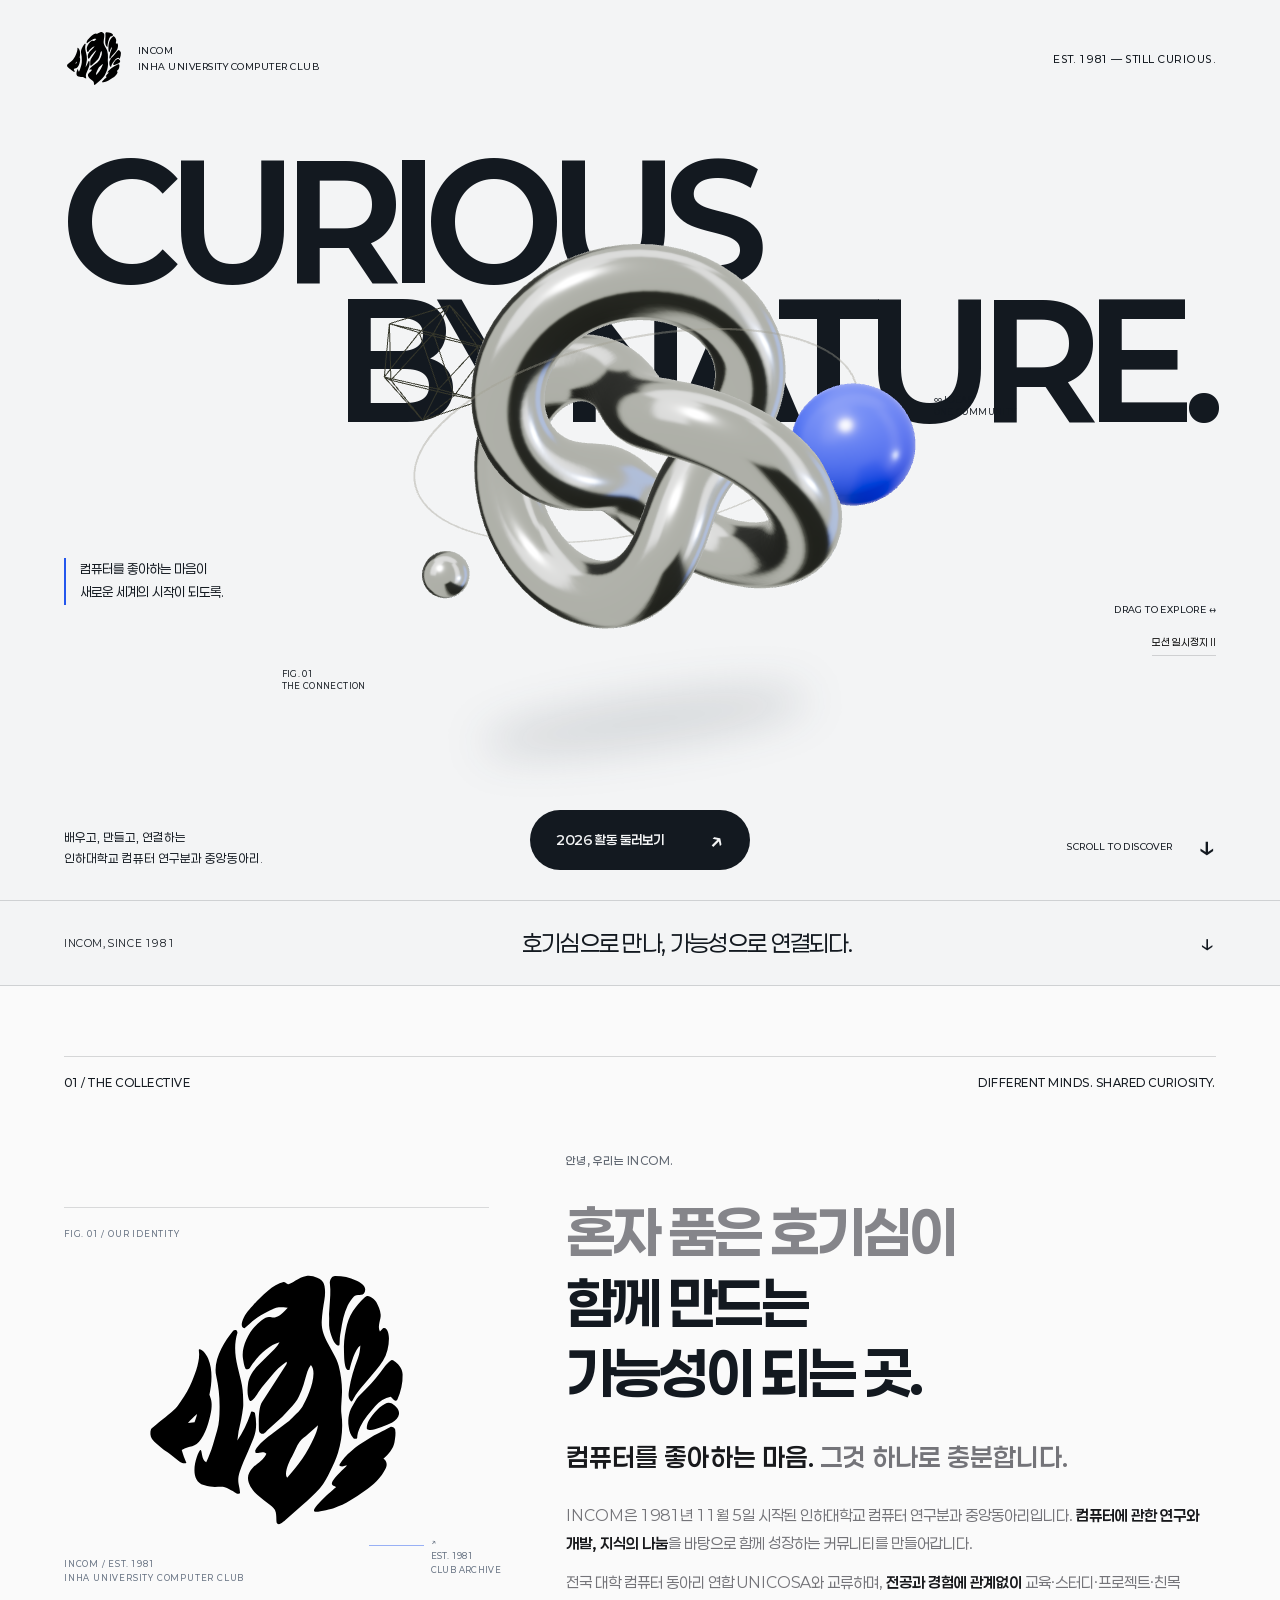
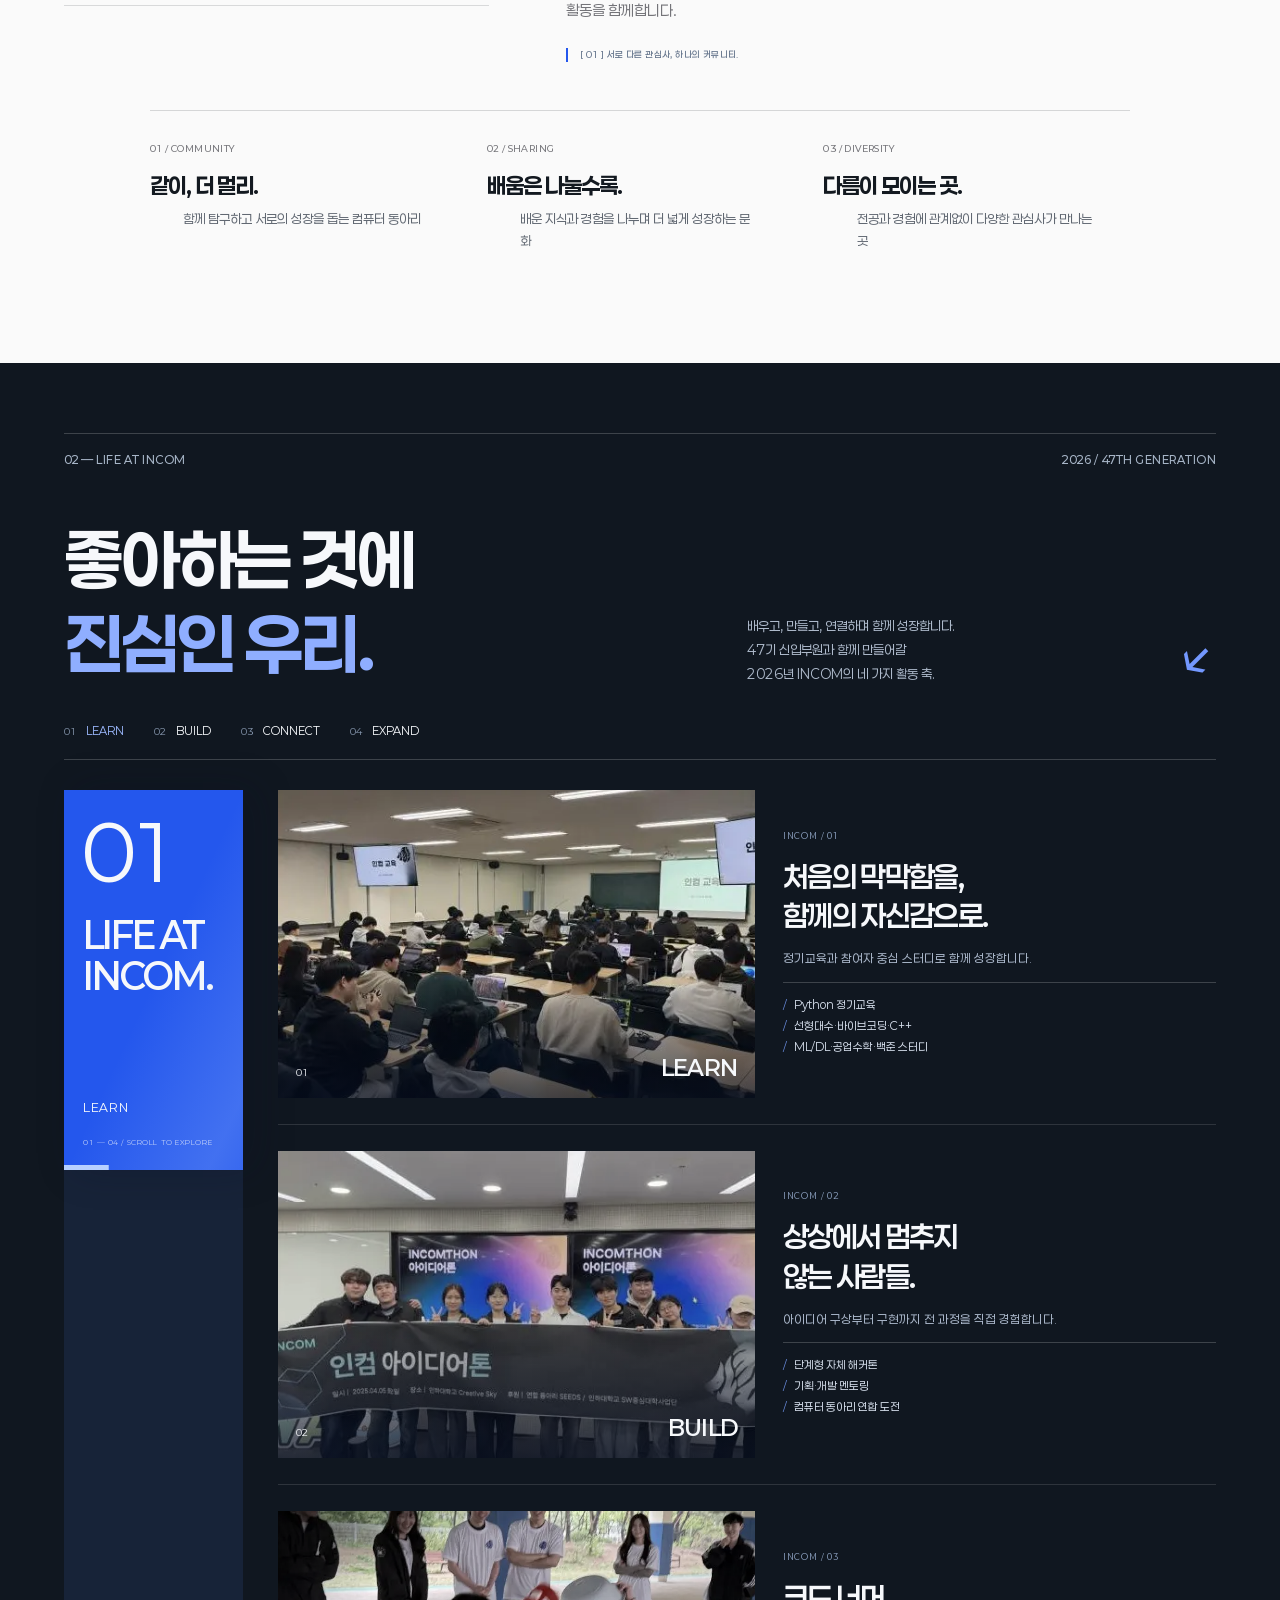
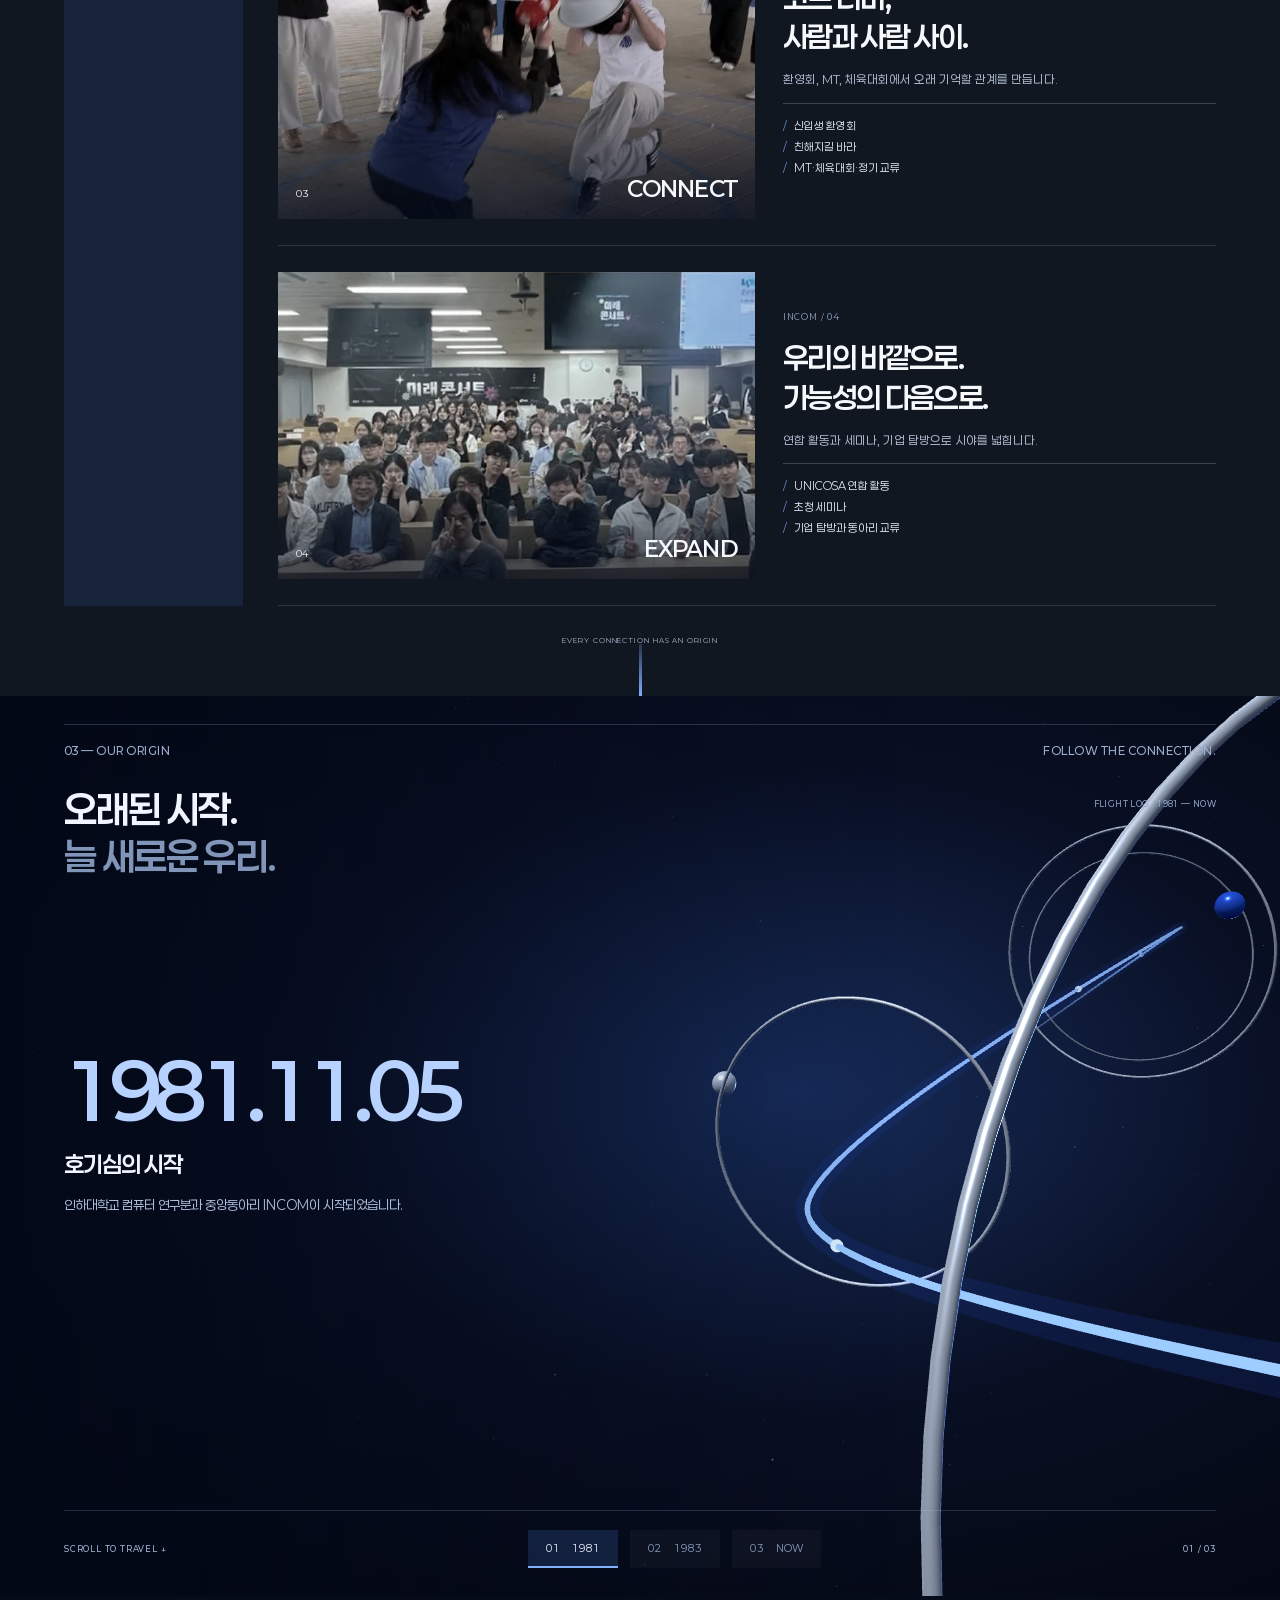
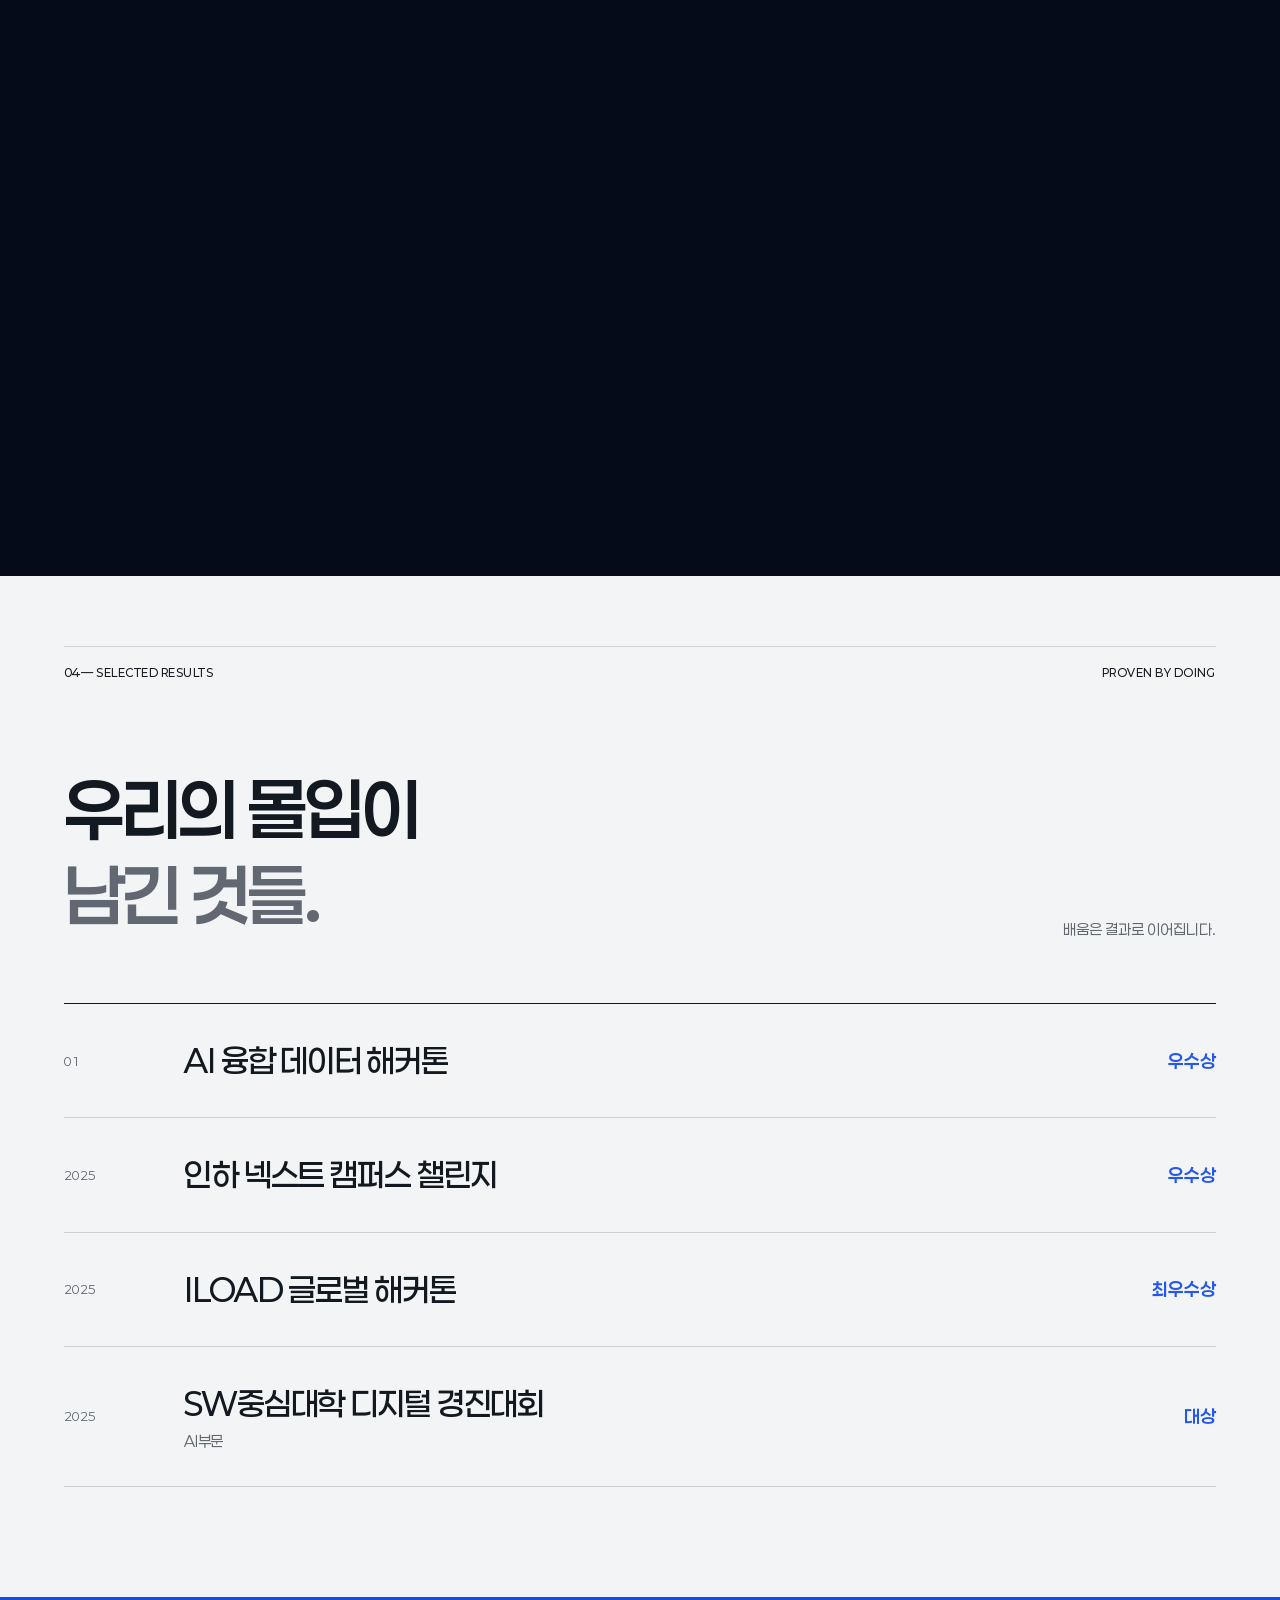
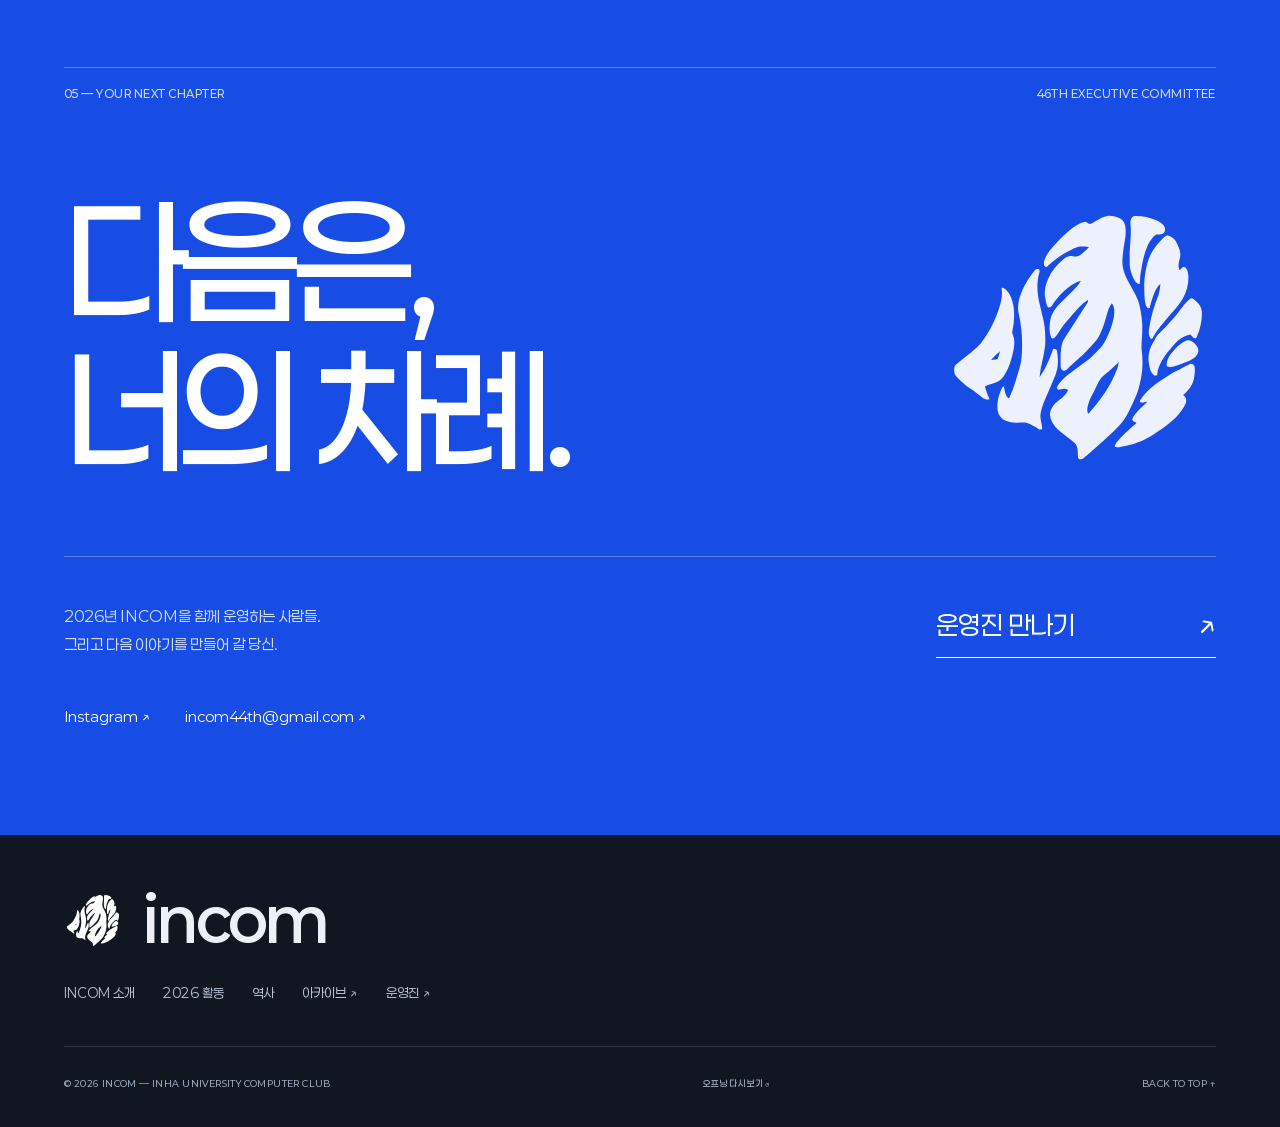
==== commit 7bad659c: "Align exhibition style with hero and add layered scroll camera motion" ====
--- a/index.html
+++ b/index.html
@@ -36,11 +36,12 @@
     <section class="about section" id="about">
       <div class="section-meta mono"><span>01 / THE COLLECTIVE</span><span>DIFFERENT MINDS. SHARED CURIOSITY.</span></div>
       <div class="collective-intro">
-        <img class="collective-mark" src="assets/incom-mark.svg" width="512" height="487" alt="">
+        <div class="collective-specimen"><span class="specimen-caption mono">FIG. 01 / OUR IDENTITY</span><img class="collective-mark" src="assets/incom-mark.svg" width="512" height="487" alt="INCOM 로고"><span class="specimen-caption mono">INCOM / EST. 1981<br>INHA UNIVERSITY COMPUTER CLUB</span><span class="specimen-coordinate mono" aria-hidden="true">↗<br>EST. 1981<br>CLUB ARCHIVE</span></div><div class="collective-statement">
         <p class="eyebrow mono">안녕, 우리는 INCOM.</p>
         <h2 class="reveal"><span>혼자 품은 호기심이</span><br>함께 만드는<br>가능성이 되는 곳.</h2>
         <p class="collective-lead"><strong>컴퓨터를 좋아하는 마음.</strong> 그것 하나로 충분합니다.</p>
         <div class="collective-copy"><p>INCOM은 1981년 11월 5일 시작된 인하대학교 컴퓨터 연구분과 중앙동아리입니다. <strong>컴퓨터에 관한 연구와 개발, 지식의 나눔</strong>을 바탕으로 함께 성장하는 커뮤니티를 만들어갑니다.</p><p>전국 대학 컴퓨터 동아리 연합 UNICOSA와 교류하며, <strong>전공과 경험에 관계없이</strong> 교육·스터디·프로젝트·친목 활동을 함께합니다.</p></div>
+        <p class="collective-footnote mono">[ 01 ] 서로 다른 관심사, 하나의 커뮤니티.</p></div>
       </div>
       <div class="values"><article><span class="mono">01 / COMMUNITY</span><h3>같이, 더 멀리.</h3><p>함께 탐구하고 서로의 성장을 돕는 컴퓨터 동아리</p></article><article><span class="mono">02 / SHARING</span><h3>배움은 나눌수록.</h3><p>배운 지식과 경험을 나누며 더 넓게 성장하는 문화</p></article><article><span class="mono">03 / DIVERSITY</span><h3>다름이 모이는 곳.</h3><p>전공과 경험에 관계없이 다양한 관심사가 만나는 곳</p></article></div>
     </section>
@@ -51,52 +52,49 @@
         <div class="heading-aside"><p>배우고, 만들고, 연결하며 함께 성장합니다.<br>47기 신입부원과 함께 만들어갈<br>2026년 INCOM의 네 가지 활동 축.</p><span class="direction-arrow" aria-hidden="true">↙</span></div>
       </div>
       <nav class="activity-nav" aria-label="활동 바로가기"><a href="#learn"><span>01</span> LEARN</a><a href="#build"><span>02</span> BUILD</a><a href="#connect"><span>03</span> CONNECT</a><a href="#expand"><span>04</span> EXPAND</a></nav>
-      <div class="projects">
+      <div class="activity-exhibit"><aside class="activity-rail" aria-hidden="true"><div class="activity-pillar"><span class="pillar-number">01</span><span class="pillar-title">LIFE AT<br>INCOM.</span><span class="pillar-key">LEARN</span><span class="pillar-scale">01 — 04 / SCROLL TO EXPLORE</span><i class="pillar-progress"></i></div></aside><div class="projects">
         <article class="project" id="learn">
           <figure class="project-image">
             <img src="assets/activities/learn.webp" width="525" height="510" alt="강의실에서 진행 중인 INCOM 교육" loading="lazy">
-            <figcaption><span class="ticket-caption"><span class="ticket-label">INCOM ACTIVITY / 2026</span><span class="project-key">LEARN</span></span><span class="ticket-stub"><span class="project-number">01</span><span class="ticket-admit">ADMIT / INCOM</span><span class="ticket-barcode" aria-hidden="true"></span></span></figcaption>
+            <figcaption><span class="project-number">01</span><span class="project-key">LEARN</span></figcaption>
           </figure>
           <div class="project-copy"><span class="project-index">INCOM / 01</span><h3>처음의 막막함을,<br>함께의 자신감으로.</h3><p>정기교육과 참여자 중심 스터디로 함께 성장합니다.</p><ul><li>Python 정기교육</li><li>선형대수·바이브코딩·C++</li><li>ML/DL·공업수학·백준 스터디</li></ul></div>
         </article>
         <article class="project" id="build">
           <figure class="project-image">
             <img src="assets/activities/build.webp" width="525" height="435" alt="INCOM 아이디어톤 참가자 단체 사진" loading="lazy">
-            <figcaption><span class="ticket-caption"><span class="ticket-label">INCOM ACTIVITY / 2026</span><span class="project-key">BUILD</span></span><span class="ticket-stub"><span class="project-number">02</span><span class="ticket-admit">ADMIT / INCOM</span><span class="ticket-barcode" aria-hidden="true"></span></span></figcaption>
+            <figcaption><span class="project-number">02</span><span class="project-key">BUILD</span></figcaption>
           </figure>
           <div class="project-copy"><span class="project-index">INCOM / 02</span><h3>상상에서 멈추지<br>않는 사람들.</h3><p>아이디어 구상부터 구현까지 전 과정을 직접 경험합니다.</p><ul><li>단계형 자체 해커톤</li><li>기획·개발 멘토링</li><li>컴퓨터 동아리 연합 도전</li></ul></div>
         </article>
         <article class="project" id="connect">
           <figure class="project-image">
             <img src="assets/activities/connect.webp" width="760" height="560" alt="INCOM 체육대회에서 게임을 즐기는 부원들" loading="lazy">
-            <figcaption><span class="ticket-caption"><span class="ticket-label">INCOM ACTIVITY / 2026</span><span class="project-key">CONNECT</span></span><span class="ticket-stub"><span class="project-number">03</span><span class="ticket-admit">ADMIT / INCOM</span><span class="ticket-barcode" aria-hidden="true"></span></span></figcaption>
+            <figcaption><span class="project-number">03</span><span class="project-key">CONNECT</span></figcaption>
           </figure>
           <div class="project-copy"><span class="project-index">INCOM / 03</span><h3>코드 너머,<br>사람과 사람 사이.</h3><p>환영회, MT, 체육대회에서 오래 기억할 관계를 만듭니다.</p><ul><li>신입생 환영회</li><li>친해지길 바라</li><li>MT·체육대회·정기 교류</li></ul></div>
         </article>
         <article class="project" id="expand">
           <figure class="project-image">
             <img src="assets/activities/expand.webp" width="682" height="735" alt="UNICOSA 연합 세미나 참가자 단체 사진" loading="lazy">
-            <figcaption><span class="ticket-caption"><span class="ticket-label">INCOM ACTIVITY / 2026</span><span class="project-key">EXPAND</span></span><span class="ticket-stub"><span class="project-number">04</span><span class="ticket-admit">ADMIT / INCOM</span><span class="ticket-barcode" aria-hidden="true"></span></span></figcaption>
+            <figcaption><span class="project-number">04</span><span class="project-key">EXPAND</span></figcaption>
           </figure>
           <div class="project-copy"><span class="project-index">INCOM / 04</span><h3>우리의 바깥으로.<br>가능성의 다음으로.</h3><p>연합 활동과 세미나, 기업 탐방으로 시야를 넓힙니다.</p><ul><li>UNICOSA 연합 활동</li><li>초청 세미나</li><li>기업 탐방과 동아리 교류</li></ul></div>
         </article>
       </div>
+      </div>
       <div class="chapter-bridge" aria-hidden="true"><span>EVERY CONNECTION HAS AN ORIGIN</span><i></i></div>
     </section>
-    <section class="history section" id="history">
-      <div class="section-meta"><span>03 — OUR ORIGIN</span><span>THE CURIOSITY CONTINUES.</span></div>
-      <div class="history-heading"><h2>오래된 시작.<br><span>늘 새로운 우리.</span></h2><p class="mono">ONE THREAD.<br>THREE MOMENTS.</p></div>
-      <div class="origin-journey">
-        <svg class="origin-thread" viewBox="0 0 1000 390" preserveAspectRatio="none" aria-hidden="true">
-          <defs><linearGradient id="thread-blue" x1="0" y1="0" x2="1" y2="1"><stop stop-color="#9db9ff"/><stop offset=".4" stop-color="#2457ed"/><stop offset=".7" stop-color="#12328e"/><stop offset="1" stop-color="#6690ff"/></linearGradient></defs>
-          <path class="thread-shadow" d="M500 0 C500 60 165 0 165 95 S500 105 500 190 S835 0 835 95 S835 325 500 360"/>
-          <path class="thread-track" d="M500 0 C500 60 165 0 165 95 S500 105 500 190 S835 0 835 95 S835 325 500 360"/>
-          <path class="thread-draw" pathLength="1" d="M500 0 C500 60 165 0 165 95 S500 105 500 190 S835 0 835 95 S835 325 500 360"/>
-        </svg>
-        <div class="timeline">
-        <article><span class="timeline-year">1981.11.05</span><h3>호기심의 시작</h3><p>인하대학교 컴퓨터 연구분과 중앙동아리 INCOM이 시작되었습니다.</p></article>
-        <article><span class="timeline-year">1983</span><h3>함께할 이유를 세우다</h3><p>회칙을 제정하고, 연구·개발·보급과 회원 간 친목이라는 동아리의 목적을 세웠습니다.</p></article>
-        <article><span class="timeline-year">NOW</span><h3>연결은 계속된다</h3><p>1981년부터 이어진 연결. 교육, 스터디, 프로젝트와 교류 활동을 이어가는 컴퓨터 동아리입니다.</p></article>
+    <section class="history" id="history" aria-label="INCOM 연혁">
+      <div class="origin-stage">
+        <div class="origin-space" aria-hidden="true"><div class="origin-fallback-line"></div></div>
+        <div class="origin-overlay">
+          <div class="section-meta"><span>03 — OUR ORIGIN</span><span>FOLLOW THE CONNECTION.</span></div>
+          <div class="history-heading"><h2>오래된 시작.<br><span>늘 새로운 우리.</span></h2><span class="mono">FLIGHT LOG / 1981 — NOW</span></div>
+          <div class="timeline"><article><span class="timeline-year">1981.11.05</span><h3>호기심의 시작</h3><p>인하대학교 컴퓨터 연구분과 중앙동아리 INCOM이 시작되었습니다.</p></article>
+<article><span class="timeline-year">1983</span><h3>함께할 이유를 세우다</h3><p>회칙을 제정하고, 연구·개발·보급과 회원 간 친목이라는 동아리의 목적을 세웠습니다.</p></article>
+<article><span class="timeline-year">NOW</span><h3>연결은 계속된다</h3><p>1981년부터 이어진 연결. 교육, 스터디, 프로젝트와 교류 활동을 이어가는 컴퓨터 동아리입니다.</p></article></div>
+          <div class="origin-controls"><span class="flight-caption mono">SCROLL TO TRAVEL ↓</span><nav aria-label="연혁 시점 선택"><button type="button" data-stop="0" aria-label="1981년 연혁 보기">01 <span>1981</span></button><button type="button" data-stop="1" aria-label="1983년 연혁 보기">02 <span>1983</span></button><button type="button" data-stop="2" aria-label="현재 연혁 보기">03 <span>NOW</span></button></nav><span class="flight-count mono" aria-hidden="true">01 / 03</span></div>
         </div>
       </div>
     </section>
@@ -104,10 +102,10 @@
       <div class="section-meta"><span>04 — SELECTED RESULTS</span><span>PROVEN BY DOING</span></div>
       <div class="results-heading"><h2 class="reveal">우리의 몰입이<br><span>남긴 것들.</span></h2><p>배움은 결과로 이어집니다.</p></div>
       <ol class="results">
-        <li><span class="result-year">01</span><h3>AI 융합 데이터 해커톤</h3><span class="result-prize">우수상</span></li>
-        <li><span class="result-year">2025</span><h3>인하 넥스트 캠퍼스 챌린지</h3><span class="result-prize">우수상</span></li>
-        <li><span class="result-year">2025</span><h3>ILOAD 글로벌 해커톤</h3><span class="result-prize">최우수상</span></li>
-        <li><span class="result-year">2025</span><h3>SW중심대학 디지털 경진대회 <small>AI부문</small></h3><span class="result-prize">대상</span></li>
+        <li class="reveal"><span class="result-year">01</span><h3>AI 융합 데이터 해커톤</h3><span class="result-prize">우수상</span></li>
+        <li class="reveal"><span class="result-year">2025</span><h3>인하 넥스트 캠퍼스 챌린지</h3><span class="result-prize">우수상</span></li>
+        <li class="reveal"><span class="result-year">2025</span><h3>ILOAD 글로벌 해커톤</h3><span class="result-prize">최우수상</span></li>
+        <li class="reveal"><span class="result-year">2025</span><h3>SW중심대학 디지털 경진대회 <small>AI부문</small></h3><span class="result-prize">대상</span></li>
       </ol>
     </section>
     <section class="contact section" id="contact">
--- a/gallery.css
+++ b/gallery.css
@@ -90,80 +90,106 @@
 .section-meta { display: flex; justify-content: space-between; gap: 25px; padding-top: 17px; border-top: 1px solid var(--line); }
 /* 01 — a centered, type-led introduction. */
 .about { background: #fafafa; }
-.collective-intro { max-width: 960px; margin: 65px auto 50px; text-align: center; }
-.collective-mark { width: 48px; height: auto; margin: 0 auto 22px; }
+.collective-intro { max-width: 1200px; margin: 60px auto 48px; display: grid; grid-template-columns: .85fr 1.3fr; gap: 6vw; align-items: center; }
+.collective-specimen { position: relative; min-height: 390px; display: flex; flex-direction: column; justify-content: space-between; border-block: 1px solid #13192025; padding: 20px 0; }
+.specimen-caption { font-size: 8px; line-height: 1.7; letter-spacing: .1em; color: #647080; }
+.specimen-coordinate { position: absolute; right: -12px; bottom: 28px; font-size: 8px; color: #647080; line-height: 1.7; }
+.specimen-coordinate::before { content: ''; position: absolute; right: 110%; top: 9px; width: 55px; height: 1px; background: #2457ed75; transform-origin: right; animation: annotation-line 3s ease-in-out infinite alternate; }
+.collective-statement { text-align: left; }
+.collective-footnote { margin-top: 23px; font-size: 9px; color: #65758c; border-left: 2px solid var(--blue); padding-left: 12px; }
+@keyframes annotation-line { from { transform: scaleX(.4); opacity: .35; } to { transform: scaleX(1); opacity: 1; } }
+@keyframes emblem-drift { from { transform: perspective(700px) rotateY(-8deg) translateY(-5px); } to { transform: perspective(700px) rotateY(8deg) translateY(5px); } }
+.collective-mark { width: clamp(180px, 22vw, 300px); height: auto; margin: 24px auto; animation: emblem-drift 7s ease-in-out infinite alternate; }
 .eyebrow { color: var(--muted); margin-bottom: 28px; }
-.about h2 { font-size: clamp(38px, 5.6vw, 80px); font-weight: 700; line-height: 1.25; letter-spacing: -.06em; }
+.about h2 { font-size: clamp(35px, 4.4vw, 64px); font-weight: 700; line-height: 1.25; letter-spacing: -.06em; }
 .about h2 span { color: #85858a; }
 .collective-lead { color: #747479; font-size: clamp(18px, 2vw, 27px); font-weight: 600; margin-top: 28px; line-height: 1.65; word-break: keep-all; }
 .collective-lead strong, .collective-copy strong { color: #18191c; font-weight: 600; }
 .collective-copy { max-width: 690px; margin: 22px auto 0; color: #747479; font-size: 15px; line-height: 1.9; word-break: keep-all; }
 .collective-copy p + p { margin-top: 10px; }
-.values { display: grid; grid-template-columns: repeat(3, 1fr); gap: 30px; max-width: 980px; margin: auto; text-align: center; border-top: 1px solid var(--line); }
+.values { display: grid; grid-template-columns: repeat(3, 1fr); gap: 30px; max-width: 980px; margin: auto; text-align: left; border-top: 1px solid var(--line); }
 .values article { padding-top: 25px; }
 .values .mono { color: #75757a; font-size: 9px; }
 .values h3 { font-size: 22px; letter-spacing: -.045em; font-weight: 700; margin: 16px 0 10px; }
 .values p { font-size: 13px; line-height: 1.7; color: var(--muted); max-width: 240px; margin: auto; }
 
-/* 02 — photo tickets. A two-column archive instead of four long rows. */
+/* 02 — one moving column guides four compact activity frames. */
 .activities { background: #101720; color: #f6f8fb; --line: #ffffff30; padding-bottom: 0; }
 .activities .section-meta { color: #a7b5c7; }
-.activity-heading { display: grid; grid-template-columns: 1.35fr 1fr; align-items: end; gap: 50px; padding: 58px 0 38px; }
-.activity-heading h2 { font-size: clamp(44px, 5.6vw, 82px); font-weight: 700; }
+.activity-heading { display: grid; grid-template-columns: 1.35fr 1fr; align-items: end; gap: 50px; padding: 50px 0 30px; }
+.activity-heading h2 { font-size: clamp(40px, 5.3vw, 76px); font-weight: 700; }
 .activity-heading h2 span { color: #8faeff; }
 .heading-aside { display: flex; align-items: end; justify-content: space-between; gap: 20px; }
 .heading-aside p { font-size: 13px; line-height: 1.85; color: #aebacb; }
-.direction-arrow { font-size: 60px; font-weight: 400; color: #7398ff; line-height: 1; }
-.activity-nav { display: flex; gap: 32px; border-bottom: 1px solid var(--line); padding-bottom: 16px; margin-bottom: 35px; }
-.activity-nav a { font-size: 11px; letter-spacing: .04em; padding-block: 8px; }
+.direction-arrow { font-size: 60px; color: #7398ff; line-height: 1; }
+.activity-nav { display: flex; gap: 30px; border-bottom: 1px solid var(--line); padding-bottom: 14px; margin-bottom: 30px; }
+.activity-nav a { font-size: 11px; padding-block: 8px; }
 .activity-nav a span { font-size: 9px; color: #899ab1; margin-right: 8px; }
-.activity-nav a:hover { color: #93b2ff; }
-.projects { display: grid; grid-template-columns: repeat(2, minmax(0, 1fr)); gap: 44px 34px; }
-.project { min-width: 0; scroll-margin-top: 30px; }
-.project-image { position: relative; isolation: isolate; aspect-ratio: 1.85; background: #dce4ee; color: #101720; overflow: hidden; clip-path: polygon(0 0, calc(100% - 20px) 0, 100% 20px, 100% 100%, 20px 100%, 0 calc(100% - 20px)); }
-.project-image img { width: calc(100% - 65px); height: 100%; object-fit: cover; filter: saturate(.6); transition: transform .6s ease, filter .6s ease; }
-.project-image:hover img { transform: scale(1.035); filter: saturate(1); }
-.project-image::after { content: ''; position: absolute; z-index: 2; right: 57px; top: -8px; width: 16px; height: 16px; border-radius: 50%; background: #101720; box-shadow: 0 0 0 1px #101720; }
-.project-image figcaption { position: absolute; inset: 0; pointer-events: none; }
-.ticket-caption { position: absolute; left: 0; bottom: 0; padding: 13px 23px 16px; background: var(--blue); color: white; min-width: 59%; clip-path: polygon(0 0, calc(100% - 22px) 0, 100% 22px, 100% 100%, 0 100%); }
-.ticket-label { display: block; font-size: 7px; letter-spacing: .1em; margin-bottom: 8px; }
-.project-key { display: block; font-size: clamp(28px, 3.2vw, 48px); font-weight: 600; letter-spacing: -.055em; line-height: .95; }
-.ticket-stub { position: absolute; right: 0; top: 0; bottom: 0; width: 65px; display: flex; flex-direction: column; align-items: center; justify-content: space-between; padding: 20px 0; border-left: 1px dashed #62738e; }
-.ticket-stub::after { content: ''; position: absolute; bottom: -8px; left: -9px; width: 16px; height: 16px; border-radius: 50%; background: #101720; }
-.project-number { font-size: 24px; font-weight: 600; }
-.ticket-admit { writing-mode: vertical-rl; font-size: 8px; letter-spacing: .14em; }
-.ticket-barcode { width: 31px; height: 21px; background: repeating-linear-gradient(90deg, #172335 0 1px, transparent 1px 3px, #172335 3px 5px, transparent 5px 7px); }
-.project-copy { padding-top: 22px; }
-.project-index { display: none; }
-.project-copy h3 { font-size: clamp(24px, 2.6vw, 36px); font-weight: 600; line-height: 1.35; letter-spacing: -.05em; word-break: keep-all; }
-.project-copy p { font-size: 13px; line-height: 1.8; color: #acb9cc; margin-top: 12px; word-break: keep-all; }
-.project-copy ul { display: flex; flex-wrap: wrap; gap: 6px 18px; list-style: none; padding: 14px 0 0; margin: 14px 0 0; border-top: 1px solid var(--line); }
-.project-copy li { font-size: 11px; color: #d8e1ee; line-height: 1.8; }
+.activity-nav a[aria-current="true"] { color: #9dbaff; }
+.activity-exhibit { display: grid; grid-template-columns: clamp(100px, 14vw, 195px) 1fr; gap: 35px; align-items: stretch; }
+.activity-rail { position: relative; background: #172338; }
+.activity-pillar { position: sticky; top: max(40px, calc(50svh - 190px)); min-height: 380px; padding: 24px 19px; background: var(--blue); overflow: hidden; display: flex; flex-direction: column; gap: 24px; box-shadow: 12px 0 35px #0a102640; }
+.activity-pillar::before { content: ''; position: absolute; inset: 0; background: linear-gradient(115deg, transparent 25%, #b4d2ff35 45%, transparent 60%); background-size: 300% 100%; animation: pillar-sheen 6s ease-in-out infinite; pointer-events: none; }
+@keyframes pillar-sheen { 0%, 25% { background-position: 100% 0; } 80%, 100% { background-position: 0 0; } }
+.pillar-number { font-size: clamp(48px, 6vw, 84px); line-height: 1; letter-spacing: -.07em; }
+.pillar-title { font-size: clamp(20px, 2.8vw, 38px); font-weight: 600; letter-spacing: -.055em; line-height: 1.15; }
+.pillar-key { margin-top: auto; font-size: 12px; letter-spacing: .06em; }
+.pillar-scale { font-size: 7px; letter-spacing: .08em; opacity: .7; }
+.pillar-progress { position: absolute; bottom: 0; left: 0; width: 100%; height: 5px; background: #b7d0ff; transform: scaleX(var(--activity-progress, .25)); transform-origin: left; transition: transform .2s; }
+.activity-pillar.switching .pillar-number, .activity-pillar.switching .pillar-key { animation: index-shift .45s ease both; }
+@keyframes index-shift { from { transform: translateY(18px); opacity: .15; } to { transform: none; opacity: 1; } }
+.projects { display: grid; gap: 26px; min-width: 0; }
+.project { display: grid; grid-template-columns: 1.1fr 1fr; gap: 28px; align-items: center; min-width: 0; padding-bottom: 26px; border-bottom: 1px solid #ffffff20; scroll-margin-top: 35px; }
+.project-image { position: relative; aspect-ratio: 1.55; overflow: hidden; background: #24324a; }
+.project-image img { width: 100%; height: 116%; object-fit: cover; transform: translateY(calc(-7% + var(--image-drift, 0px))) scale(1.02); filter: saturate(.6); transition: filter .5s; }
+.project.is-current .project-image img, .project-image:hover img { filter: saturate(1); }
+.project-image::after { content: ''; position: absolute; inset: 0; background: linear-gradient(transparent 55%, #060e20b8); pointer-events: none; }
+.project-image figcaption { position: absolute; inset: auto 18px 18px; z-index: 1; display: flex; justify-content: space-between; align-items: baseline; }
+.project-number { font-size: 9px; }
+.project-key { font-size: 22px; letter-spacing: -.04em; font-weight: 600; }
+.project-index { display: block; font-size: 8px; letter-spacing: .1em; color: #8fa4c3; margin-bottom: 16px; }
+.project-copy h3 { font-size: clamp(22px, 2.3vw, 33px); font-weight: 600; line-height: 1.35; letter-spacing: -.055em; word-break: keep-all; }
+.project-copy p { font-size: 12px; line-height: 1.8; color: #acb9cc; margin-top: 12px; word-break: keep-all; }
+.project-copy ul { list-style: none; padding: 12px 0 0; margin: 12px 0 0; border-top: 1px solid var(--line); }
+.project-copy li { font-size: 11px; color: #d8e1ee; line-height: 1.9; }
 .project-copy li::before { content: '/'; color: #688ada; margin-right: 7px; }
-.chapter-bridge { position: relative; height: 110px; margin-top: 30px; display: flex; justify-content: center; }
-.chapter-bridge span { font-size: 8px; letter-spacing: .12em; color: #a5b4ca; position: absolute; top: 14px; background: #101720; padding: 0 12px; z-index: 1; }
-.chapter-bridge i { display: block; width: 3px; height: 100%; background: linear-gradient(transparent, #83a6ff 48%, #2457ed); }
-
-/* 03 — one short spatial thread, no scroll pinning or extra scroll runway. */
-.history { background: #e9edf3; position: relative; padding-top: 42px; padding-bottom: 35px; overflow: hidden; }
-.history::before { content: ''; position: absolute; left: calc(50% - 1.5px); top: 0; width: 3px; height: var(--thread-lead, 222px); background: linear-gradient(#2457ed, #9db9ff); }
-.history .section-meta { position: relative; z-index: 1; }
-.history-heading { display: flex; justify-content: space-between; align-items: end; padding: 34px 0 0; height: 145px; position: relative; z-index: 1; }
-.history-heading h2 { font-size: clamp(30px, 3.6vw, 49px); font-weight: 700; }
-.history-heading p { text-align: right; color: var(--muted); font-size: 9px; }
-.origin-journey { position: relative; height: 390px; perspective: 1000px; --journey-depth: 0; }
-.origin-thread { position: absolute; inset: 0; width: 100%; height: 100%; overflow: visible; fill: none; }
-.thread-track { stroke: #b5c3da; stroke-width: 1; }
-.thread-shadow { stroke: #3b5276; stroke-width: 8; opacity: .1; filter: blur(5px); transform: translateY(14px); }
-.thread-draw { stroke: url(#thread-blue); stroke-width: 4; stroke-linecap: round; stroke-dasharray: 1; stroke-dashoffset: 0; }
-.timeline { position: relative; display: grid; grid-template-columns: repeat(3, 1fr); gap: 35px; padding-top: 90px; align-items: start; transform-style: preserve-3d; }
-.timeline article { position: relative; padding: 25px 20px 20px; background: #e9edf3ed; border-top: 1px solid #acbcd6; transform: translateZ(calc(var(--journey-depth) * 24px)) rotateY(-5deg); transform-origin: top center; }
-.timeline article:nth-child(2) { margin-top: 95px; transform: translateZ(calc(var(--journey-depth) * -32px)) rotateY(5deg); }
-.timeline article:nth-child(3) { transform: translateZ(calc(var(--journey-depth) * 40px)) rotateY(-4deg); }
-.timeline article::before { content: ''; position: absolute; left: calc(50% - 7px); top: -7px; width: 14px; height: 14px; border: 3px solid #e9edf3; border-radius: 50%; background: var(--blue); box-shadow: 0 0 0 1px #7395d8, 0 6px 10px #2457ed30; }
-.timeline-year { font-size: clamp(25px, 3vw, 44px); color: var(--blue); font-weight: 600; letter-spacing: -.06em; }
-.timeline h3 { font-size: 20px; letter-spacing: -.04em; font-weight: 600; margin: 14px 0 10px; }
-.timeline p { font-size: 12px; line-height: 1.85; color: var(--muted); word-break: keep-all; }
+.chapter-bridge { height: 65px; position: relative; margin-top: 25px; display: flex; justify-content: center; }
+.chapter-bridge span { position: absolute; top: 5px; font-size: 7px; letter-spacing: .13em; color: #a5b4ca; z-index: 1; padding: 0 12px; background: #101720; }
+.chapter-bridge i { width: 3px; height: 100%; background: linear-gradient(transparent, #82acff); }
+
+/* 03 — an actual perspective camera follows a luminous spatial curve. */
+.history { position: relative; background: #050b19; color: #f1f5ff; --line: #bed2ff30; }
+.origin-stage { position: relative; min-height: 660px; overflow: hidden; }
+.origin-space { position: absolute; inset: 0; background: radial-gradient(ellipse at 62% 44%, #172c5a 0, #090f23 45%, #040813 85%); }
+.origin-space canvas { display: block; width: 100%; height: 100%; }
+.flight-ready .origin-fallback-line { display: none; }
+.origin-fallback-line { position: absolute; inset: 20% -10% 0 20%; border: 2px solid #7cafff; border-radius: 50%; transform: rotate(-27deg); box-shadow: 0 0 35px #4589ff60; opacity: .35; }
+.origin-overlay { position: relative; z-index: 1; min-height: 660px; padding: 28px var(--gutter); display: flex; flex-direction: column; pointer-events: none; background: linear-gradient(90deg, #030919a8, transparent 70%); }
+.history .section-meta { color: #9eafcf; }
+.history-heading { display: flex; align-items: start; justify-content: space-between; gap: 20px; margin-top: 26px; }
+.history-heading h2 { font-size: clamp(25px, 3vw, 42px); font-weight: 600; }
+.history-heading h2 span { color: #8195b9; }
+.history-heading > span { font-size: 8px; color: #93a8cb; padding-top: 12px; }
+.timeline { display: grid; grid-template-columns: repeat(3, 1fr); gap: 30px; margin: 70px 0 50px; }
+.timeline article { min-width: 0; }
+.timeline-year { font-size: clamp(36px, 6vw, 88px); font-weight: 600; letter-spacing: -.07em; color: #b7d2ff; line-height: 1.15; }
+.timeline h3 { font-size: 23px; font-weight: 600; margin: 15px 0; letter-spacing: -.04em; }
+.timeline p { max-width: 340px; font-size: 13px; line-height: 1.9; color: #abbcd9; word-break: keep-all; }
+.history:not(.flight-ready) .timeline-year, .history.is-static .timeline-year { font-size: clamp(30px, 3.5vw, 48px); }
+.origin-controls { display: none; margin-top: auto; align-items: center; justify-content: space-between; gap: 20px; pointer-events: auto; border-top: 1px solid #afc7ff30; padding-top: 19px; }
+.flight-caption, .flight-count { font-size: 8px; letter-spacing: .1em; color: #a9bedf; }
+.origin-controls nav { display: flex; gap: 12px; }
+.origin-controls button { color: #879cbf; border: 0; border-bottom: 2px solid transparent; padding: 12px 18px; font-size: 10px; background: #ffffff08; }
+.origin-controls button span { margin-left: 10px; }
+.origin-controls button[aria-current="true"] { color: #eef5ff; border-color: #82b2ff; background: #4a81dc30; }
+.history.flight-ready:not(.is-static) { height: calc(100svh + 580px); }
+.flight-ready:not(.is-static) .origin-stage { position: sticky; top: 0; height: 100svh; min-height: 600px; }
+.flight-ready:not(.is-static) .origin-overlay { height: 100%; min-height: 600px; }
+.flight-ready:not(.is-static) .timeline { display: block; margin: auto 0; padding: 40px 0; }
+.flight-ready:not(.is-static) .timeline article { display: none; max-width: 480px; }
+.flight-ready:not(.is-static) .timeline article.is-current { display: block; animation: flight-arrive .65s cubic-bezier(.16,1,.3,1) both; }
+.flight-ready:not(.is-static) .origin-controls { display: flex; }
+@keyframes flight-arrive { from { opacity: 0; transform: translate3d(25px, 18px, 0); filter: blur(6px); } to { opacity: 1; transform: none; filter: blur(0); } }
 .results-heading { padding: 85px 0 65px; display: flex; align-items: end; justify-content: space-between; gap: 30px; }
 .results-heading p { font-size: 15px; color: var(--muted); }
 .results { list-style: none; margin: 0; padding: 0; border-top: 1px solid var(--ink); }
@@ -172,12 +198,20 @@
 .results h3 { font-size: clamp(21px, 2.5vw, 38px); letter-spacing: -.035em; font-weight: 500; line-height: 1.35; word-break: keep-all; }
 .results small { display: block; font-size: 15px; color: var(--muted); margin-top: 6px; font-weight: 400; }
 .result-prize { text-align: right; color: var(--blue); font-size: 18px; font-weight: 600; }
+.results li { position: relative; transition: background .35s, transform .5s, opacity .5s; }
+.results li::after { content: ''; position: absolute; bottom: -1px; left: 0; height: 2px; width: 100%; background: var(--blue); transform: scaleX(0); transform-origin: left; transition: transform .55s; }
+.results li:hover { background: #2457ed08; }
+.results li:hover::after { transform: scaleX(1); }
+.results li:nth-child(2) { transition-delay: .06s; }
+.results li:nth-child(3) { transition-delay: .12s; }
+.results li:nth-child(4) { transition-delay: .18s; }
 
 .contact { background: #174de4; color: white; --line: #ffffff4d; overflow: hidden; }
 .contact .section-meta { color: #d0dcff; }
 .contact-heading { display: flex; justify-content: space-between; align-items: center; gap: 50px; padding: 85px 0 70px; }
 .contact-heading h2 { font-size: clamp(70px, 11vw, 168px); font-weight: 500; letter-spacing: -.07em; line-height: 1.06; }
 .contact-heading img { width: 24%; max-width: 300px; height: auto; filter: invert(1); opacity: .92; }
+.contact-heading img { animation: emblem-drift 8s ease-in-out infinite alternate; }
 .contact-bottom { display: flex; justify-content: space-between; align-items: end; gap: 40px; border-top: 1px solid var(--line); padding-top: 35px; }
 .contact-bottom p { color: #d1ddff; font-size: 15px; line-height: 1.85; }
 .contact-team { display: flex; align-items: center; justify-content: space-between; min-width: 280px; font-size: 26px; letter-spacing: -.03em; padding: 14px 0; border-bottom: 1px solid white; }
@@ -215,10 +249,10 @@
 }
 @media(max-width:900px) {
   .direction-arrow { display: none; }
-  .projects { gap: 35px 22px; }
-  .timeline { gap: 15px; }
-  .timeline article { padding-inline: 10px; }
-  .timeline-year { font-size: 28px; }
+  .activity-exhibit { gap: 22px; grid-template-columns: 110px 1fr; }
+  .project { gap: 18px; }
+  .project-copy h3 { font-size: 22px; }
+  .collective-intro { gap: 30px; }
 }
 @media(max-width:700px) {
   html { scroll-padding-top: 24px; }
@@ -246,55 +280,64 @@
   .section { padding: 45px var(--gutter) 65px; }
   .section-meta { font-size: 9px; gap: 15px; }
   .section-meta > span:last-child { text-align: right; max-width: 145px; }
-  .collective-intro { margin: 42px auto 32px; }
-  .collective-mark { width: 38px; margin-bottom: 18px; }
+  .collective-intro { grid-template-columns: 1fr; margin: 32px auto; gap: 30px; }
+  .collective-specimen { min-height: 265px; padding: 14px 0; }
+  .collective-mark { width: 180px; margin: 14px auto; }
+  .specimen-coordinate { right: 0; bottom: 30px; font-size: 7px; }
+  .specimen-caption { font-size: 7px; }
   .about h2 { font-size: clamp(31px, 8.4vw, 54px); }
-  .collective-lead { font-size: 17px; margin-top: 23px; }
-  .collective-copy { font-size: 13px; line-height: 1.85; margin-top: 18px; }
-  .values { grid-template-columns: 1fr; gap: 0; text-align: left; }
-  .values article { padding: 18px 0; border-bottom: 1px solid var(--line); display: grid; grid-template-columns: 1fr 1fr; gap: 8px 14px; align-items: center; }
+  .eyebrow { margin-bottom: 18px; font-size: 9px; }
+  .collective-lead { font-size: 16px; margin-top: 20px; }
+  .collective-copy { font-size: 12px; margin-top: 16px; }
+  .collective-footnote { font-size: 8px; }
+  .values { grid-template-columns: 1fr; gap: 0; }
+  .values article { padding: 17px 0; border-bottom: 1px solid var(--line); display: grid; grid-template-columns: 1fr 1fr; gap: 8px 14px; align-items: center; }
   .values .mono { grid-column: 1 / -1; font-size: 8px; }
   .values h3 { margin: 0; font-size: 18px; }
   .values p { font-size: 11px; margin: 0; }
   .activities { padding-bottom: 0; }
-  .activity-heading { display: block; padding: 38px 0 25px; }
-  .activity-heading h2 { font-size: clamp(34px, 9.4vw, 62px); }
-  .heading-aside { margin-top: 22px; }
+  .activity-heading { display: block; padding: 32px 0 24px; }
+  .activity-heading h2 { font-size: clamp(32px, 9vw, 58px); }
+  .heading-aside { margin-top: 18px; }
   .heading-aside p { font-size: 12px; }
-  .activity-nav { justify-content: space-between; gap: 5px; padding-bottom: 12px; margin-bottom: 25px; }
-  .activity-nav a { font-size: 9px; letter-spacing: 0; }
+  .activity-nav { justify-content: space-between; gap: 5px; margin-bottom: 23px; }
+  .activity-nav a { font-size: 9px; }
   .activity-nav a span { font-size: 7px; margin-right: 3px; }
-  .projects { grid-template-columns: 1fr; gap: 35px; }
-  .project-image { aspect-ratio: 1.65; }
-  .project-image img { width: calc(100% - 52px); }
-  .ticket-stub { width: 52px; padding: 16px 0; }
-  .project-image::after { right: 44px; }
-  .project-number { font-size: 21px; }
-  .ticket-caption { padding: 12px 18px 15px; }
-  .ticket-label { font-size: 6px; }
-  .project-key { font-size: 34px; }
-  .project-copy { padding-top: 17px; }
-  .project-copy h3 { font-size: 25px; }
-  .project-copy p { font-size: 12px; margin-top: 9px; }
-  .project-copy ul { margin-top: 11px; padding-top: 11px; gap: 3px 13px; }
+  .activity-exhibit { grid-template-columns: 50px minmax(0, 1fr); gap: 16px; }
+  .activity-pillar { min-height: 300px; top: 90px; padding: 15px 9px; gap: 20px; }
+  .pillar-number { font-size: 30px; }
+  .pillar-title { writing-mode: vertical-rl; font-size: 22px; }
+  .pillar-title br { display: none; }
+  .pillar-key { writing-mode: vertical-rl; font-size: 10px; }
+  .pillar-scale { display: none; }
+  .projects { gap: 22px; }
+  .project { grid-template-columns: 1fr; gap: 16px; padding-bottom: 22px; }
+  .project-image { aspect-ratio: 1.25; }
+  .project-image figcaption { inset: auto 12px 13px; }
+  .project-key { font-size: 19px; }
+  .project-index { font-size: 7px; margin-bottom: 10px; }
+  .project-copy h3 { font-size: clamp(19px, 5.7vw, 27px); }
+  .project-copy p { font-size: 11px; margin-top: 10px; }
+  .project-copy ul { margin-top: 10px; padding-top: 10px; }
   .project-copy li { font-size: 10px; }
-  .chapter-bridge { height: 80px; margin-top: 20px; }
+  .chapter-bridge { height: 60px; }
   .chapter-bridge span { font-size: 6px; }
-  .history { padding-top: 32px; padding-bottom: 24px; }
-  .history::before { left: calc(50% - 1.5px); height: var(--thread-lead, 181px); }
-  .history-heading { padding-top: 25px; height: 103px; }
-  .history-heading h2 { font-size: 27px; margin-top: 0; }
-  .history-heading p { font-size: 7px; }
-  .origin-journey { height: auto; min-height: 515px; padding-bottom: 30px; }
-  .origin-thread { height: 100%; }
-  .timeline { display: flex; flex-direction: column; gap: 16px; padding-top: 46px; }
-  .timeline article, .timeline article:nth-child(2), .timeline article:nth-child(3) { width: 83%; padding: 14px 16px; margin: 0; border-top: 1px solid #acbcd6; transform: translateZ(calc(var(--journey-depth) * 12px)) rotateY(-3deg); }
-  .timeline article:nth-child(2) { align-self: flex-end; transform: translateZ(calc(var(--journey-depth) * -16px)) rotateY(3deg); }
-  .timeline article::before { left: 17px; }
-  .timeline article:nth-child(2)::before { left: auto; right: 17px; }
-  .timeline-year { font-size: 28px; }
-  .timeline h3 { font-size: 16px; margin: 7px 0; }
-  .timeline p { font-size: 11px; line-height: 1.7; }
+  .origin-stage, .origin-overlay { min-height: 630px; }
+  .origin-overlay { padding: 24px var(--gutter); }
+  .history-heading { margin-top: 22px; }
+  .history-heading h2 { font-size: 25px; }
+  .history-heading > span { display: none; }
+  .timeline { grid-template-columns: 1fr; gap: 30px; margin: 35px 0; }
+  .timeline-year { font-size: clamp(34px, 11vw, 64px); }
+  .timeline h3 { font-size: 23px; margin: 14px 0; }
+  .timeline p { font-size: 12px; max-width: 270px; }
+  .flight-ready:not(.is-static) .timeline { margin: auto 0 35px; }
+  .origin-controls { gap: 10px; flex-wrap: wrap; }
+  .flight-caption { width: 100%; font-size: 7px; }
+  .origin-controls nav { gap: 7px; }
+  .origin-controls button { padding: 10px 11px; font-size: 9px; }
+  .origin-controls button span { margin-left: 5px; }
+  .flight-count { font-size: 7px; }
   .results-heading { display: block; padding: 55px 0 40px; }
   .results-heading p { margin-top: 20px; }
   .results li { grid-template-columns: 1fr auto; gap: 13px 15px; padding: 25px 0; }
@@ -322,8 +365,9 @@
   .reveal.waiting { opacity: 1; transform: none; }
 }
 
-.motion-paused .timeline article { transform: none; }
+.motion-paused *, .motion-paused *::before, .motion-paused *::after { animation-play-state: paused !important; }
+.motion-paused .project-image img { transform: none; }
 @media(prefers-reduced-motion:reduce) {
-  .timeline article, .timeline article:nth-child(2), .timeline article:nth-child(3) { transform: none; }
-  .thread-draw { stroke-dashoffset: 0 !important; }
-}
+  .activity-pillar { position: relative; top: 0; }
+  .project-image img, .collective-mark { transform: none !important; }
+}
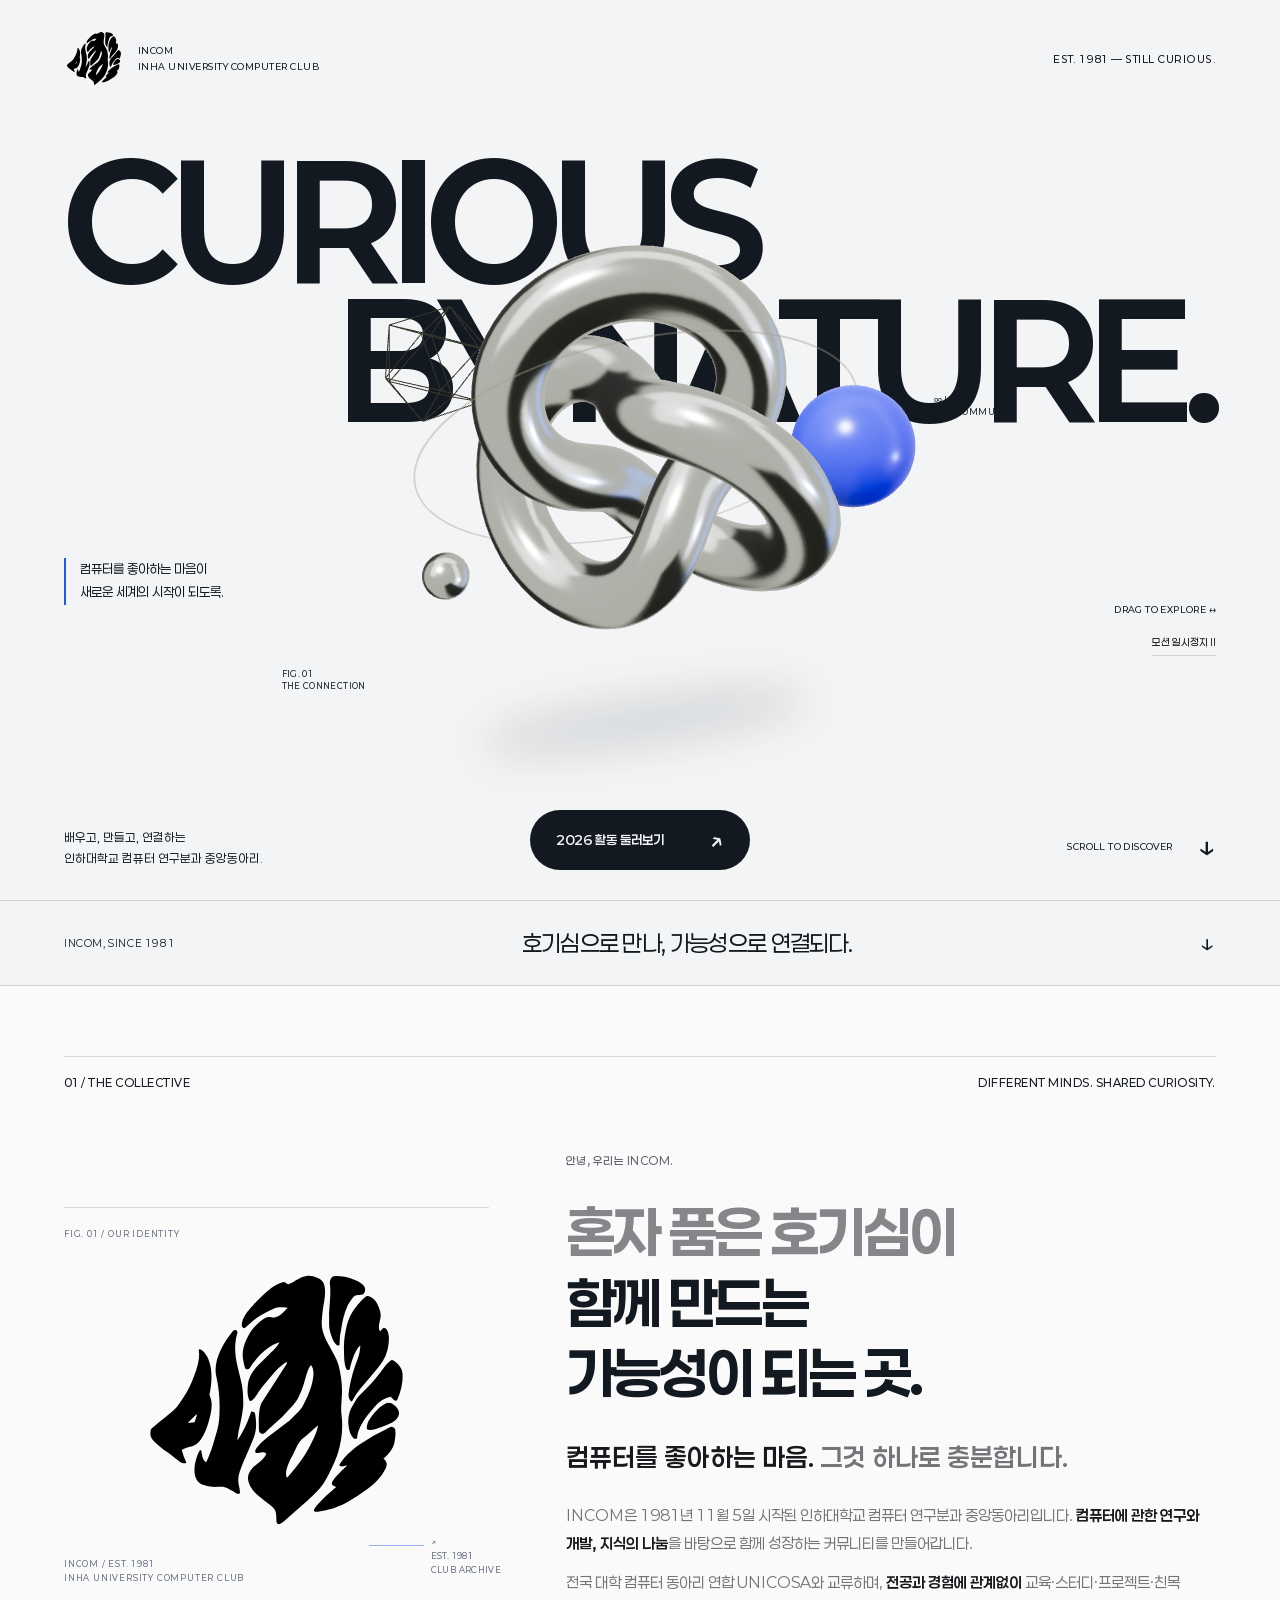
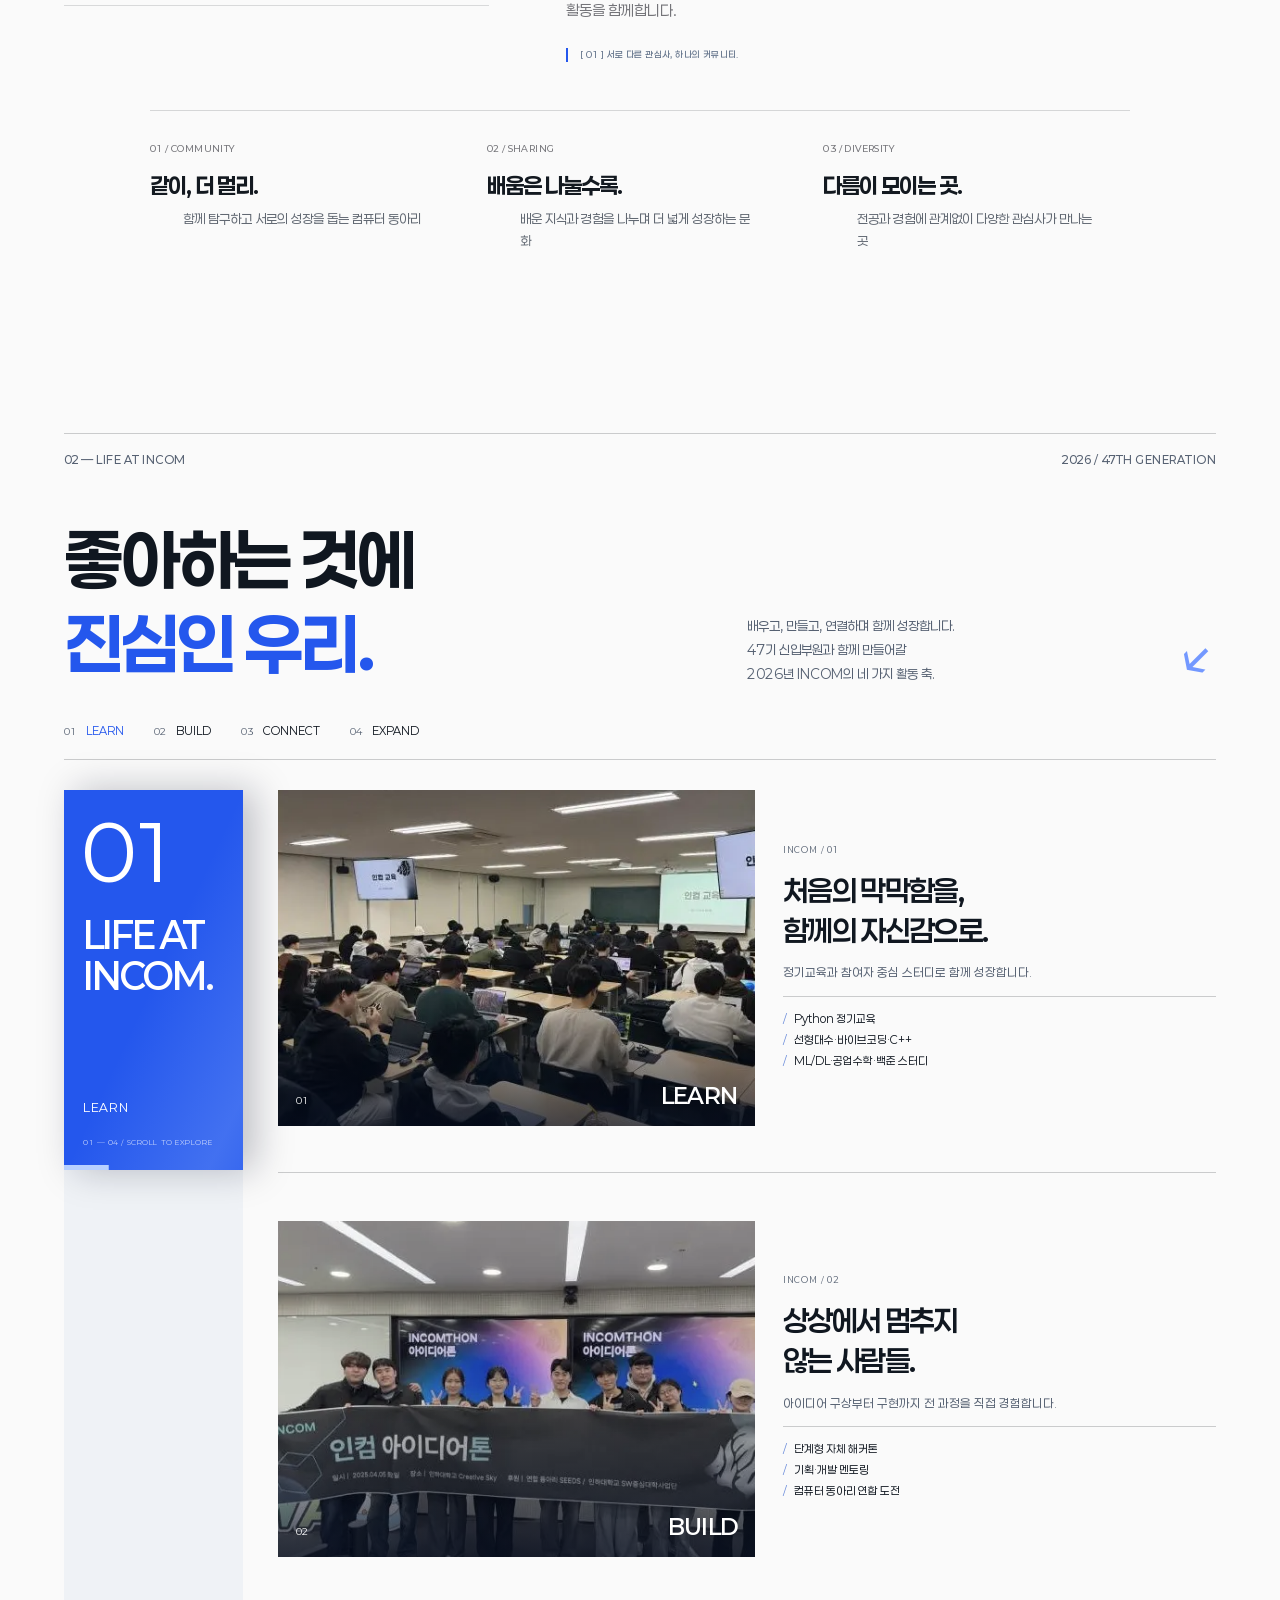
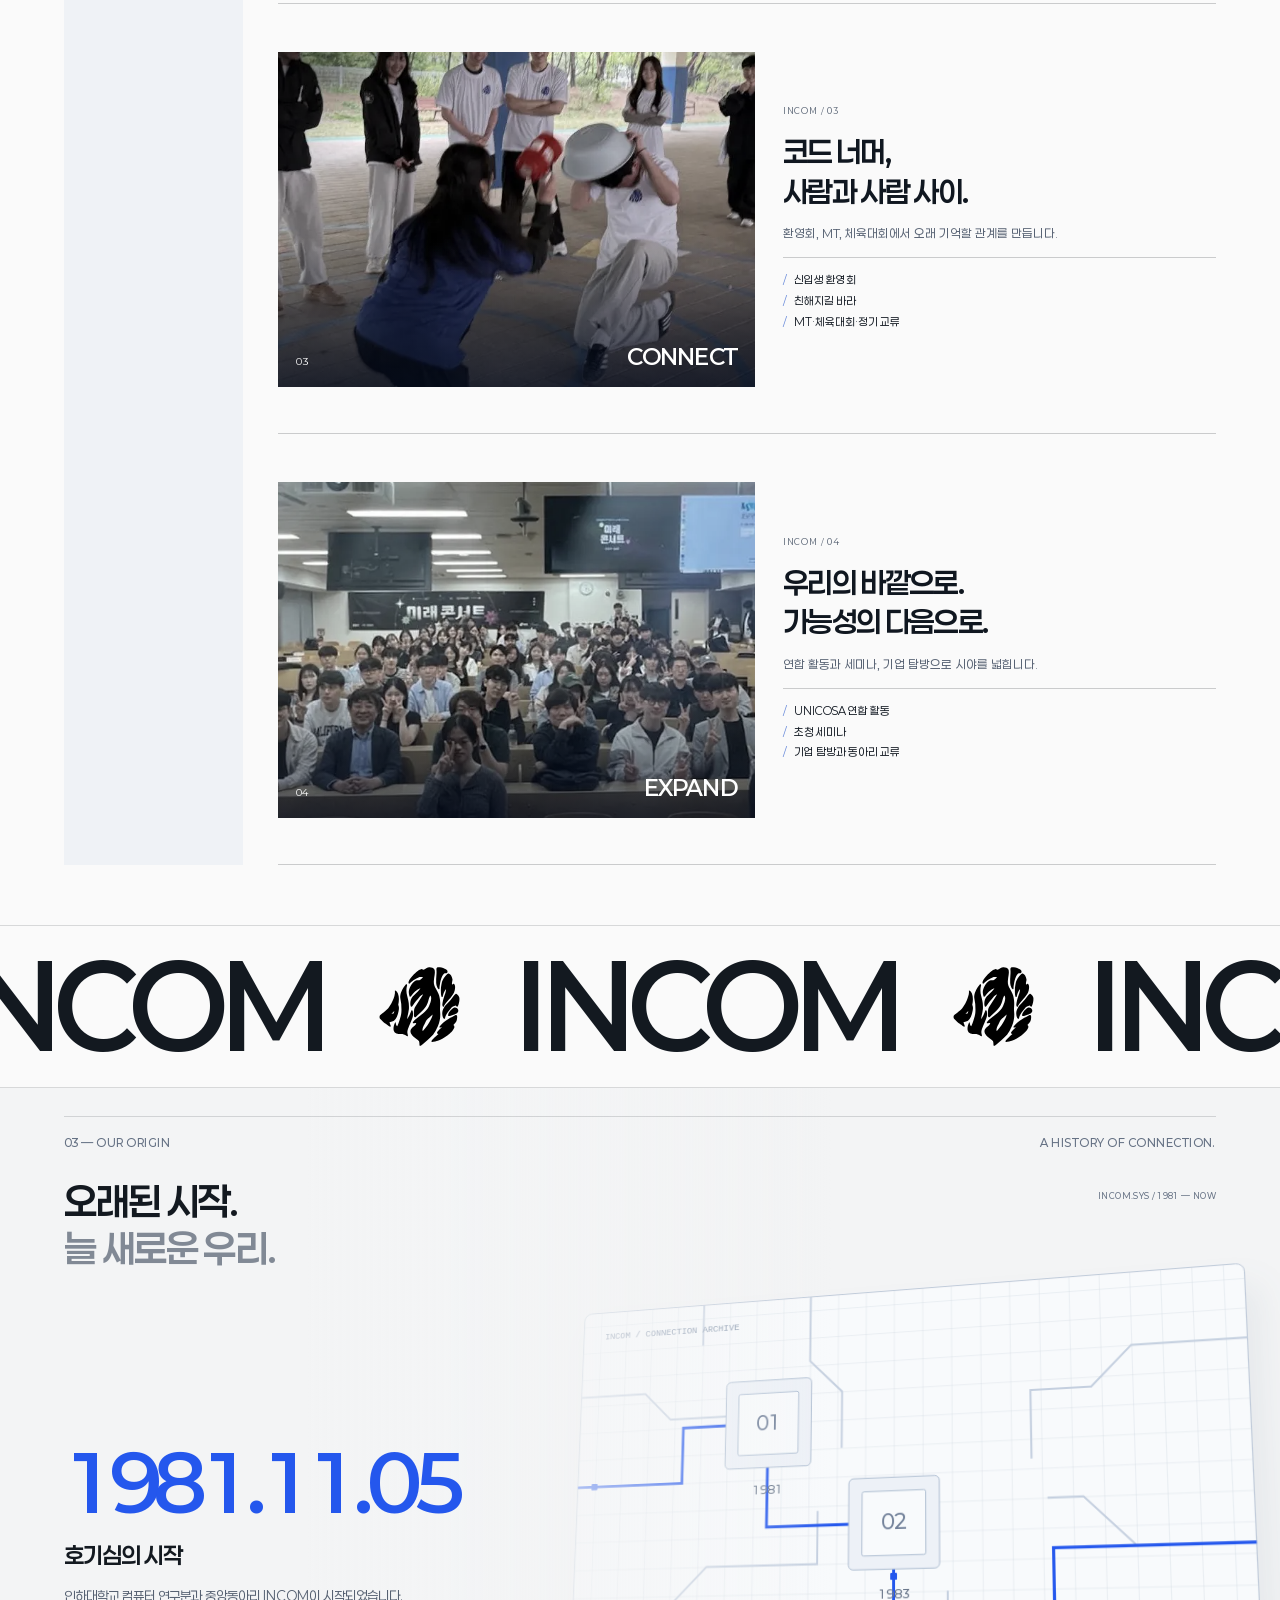
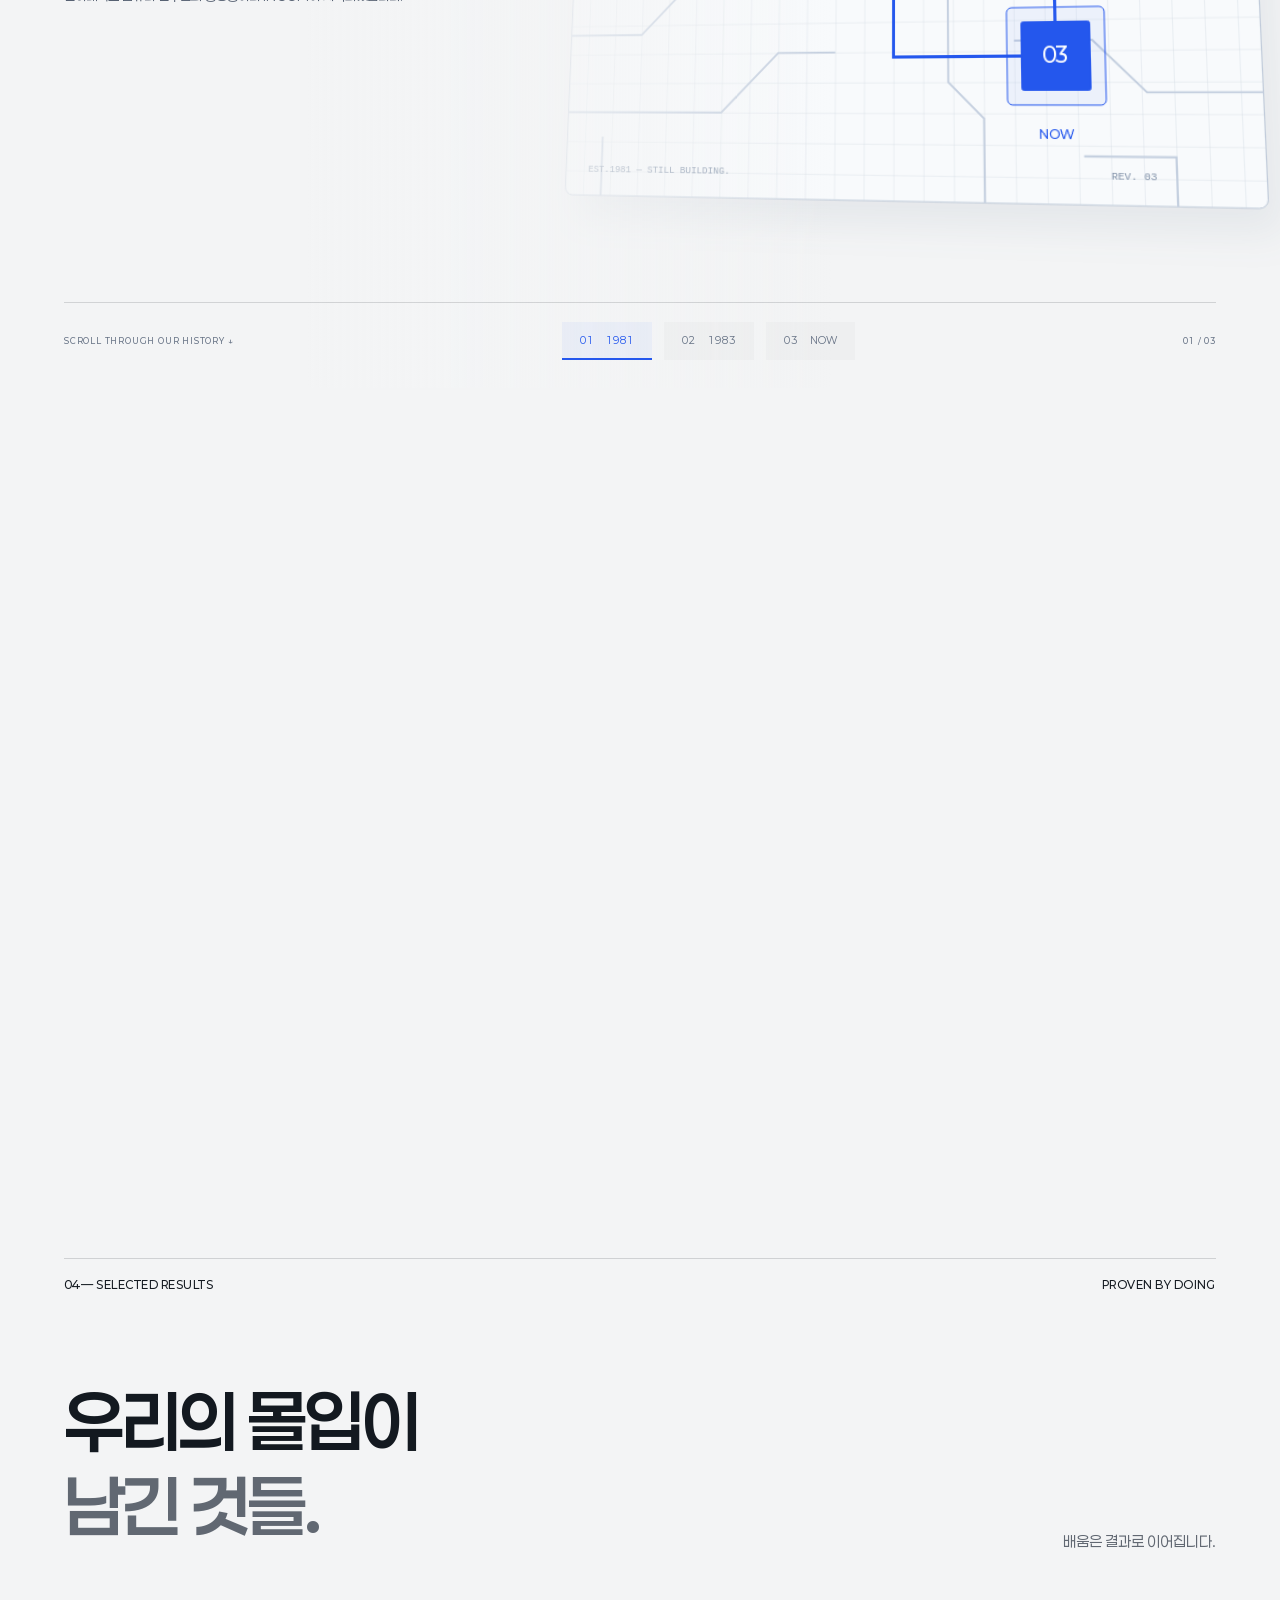
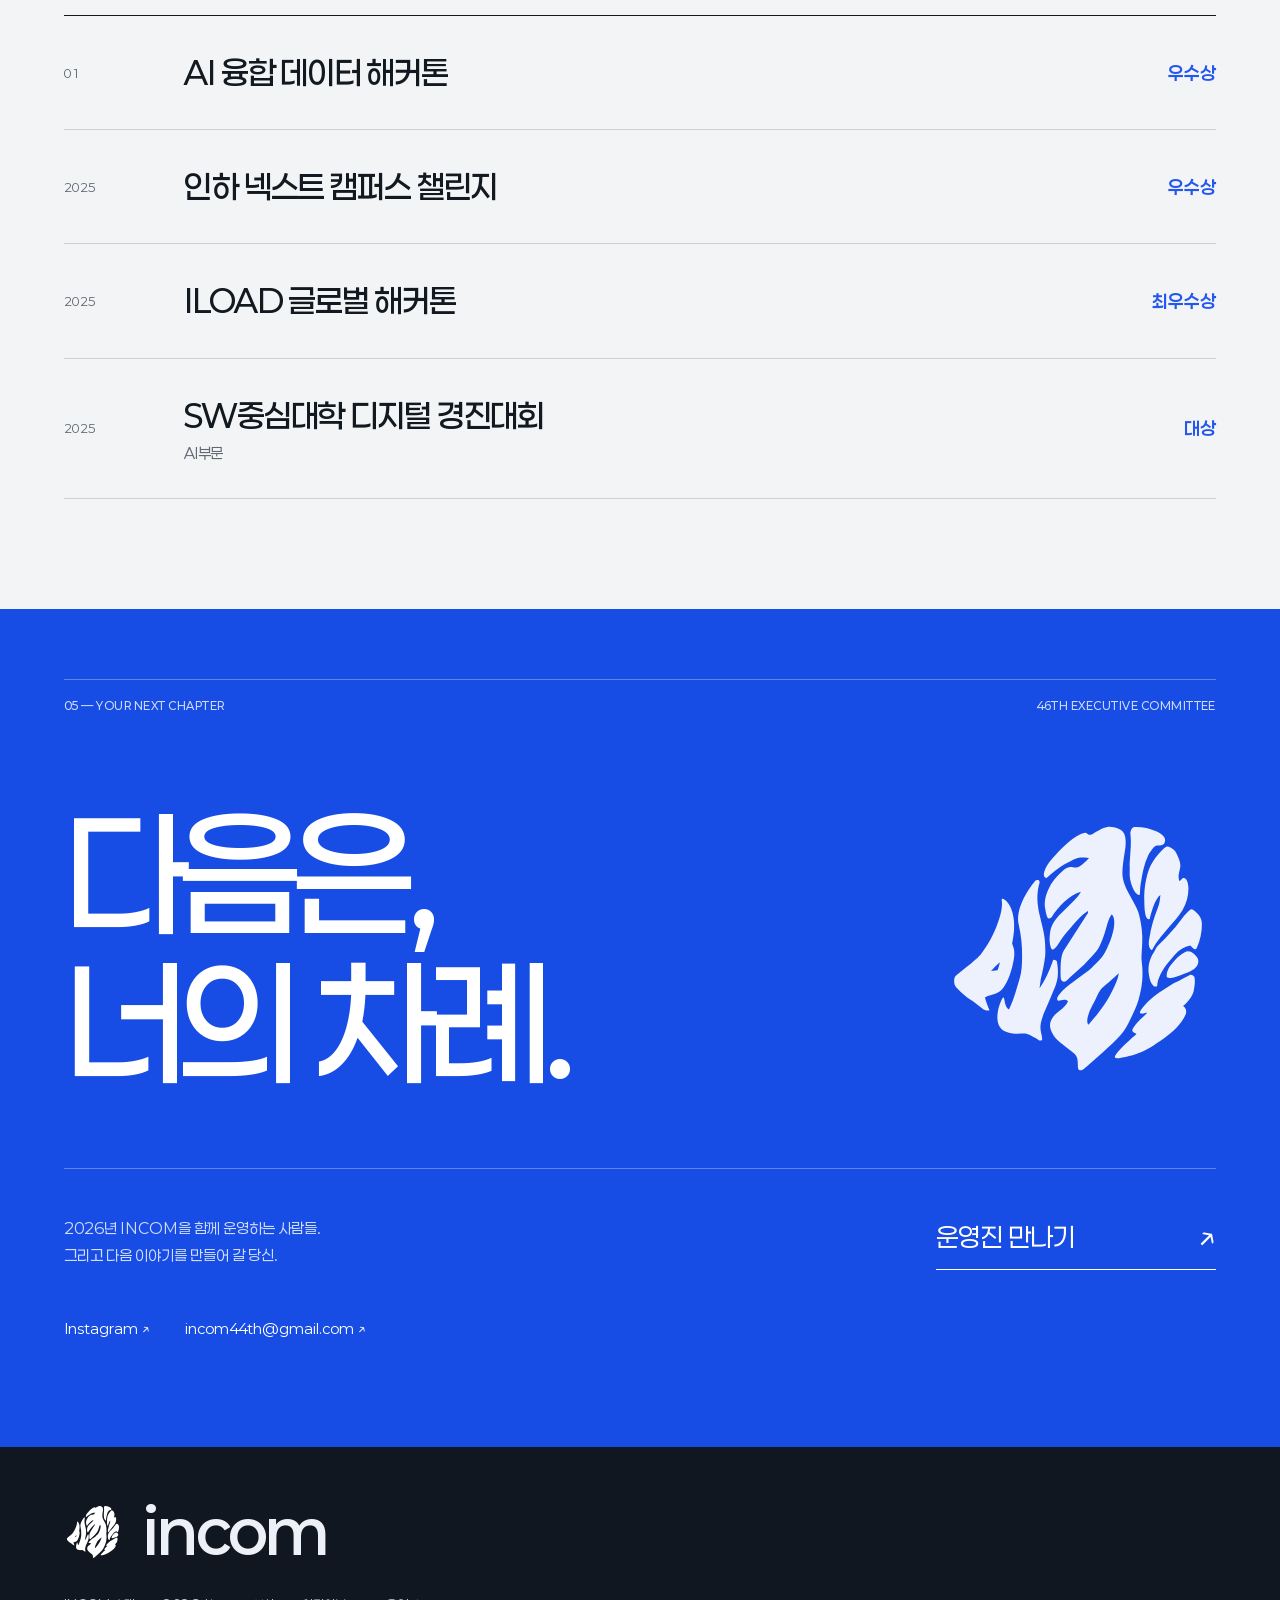
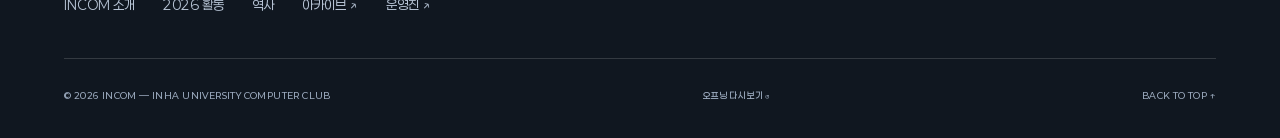
==== commit 9165d87d: "Refine origin into circuit archive and add scroll-driven monochrome transitions" ====
--- a/index.html
+++ b/index.html
@@ -83,18 +83,18 @@
         </article>
       </div>
       </div>
-      <div class="chapter-bridge" aria-hidden="true"><span>EVERY CONNECTION HAS AN ORIGIN</span><i></i></div>
     </section>
+    <div class="brand-ribbon" aria-label="INCOM — Inha University Computer Club"><div class="brand-ribbon-track" aria-hidden="true"><span>INCOM</span><img src="assets/incom-mark.svg" width="100" height="95" alt=""><span>INCOM</span><img src="assets/incom-mark.svg" width="100" height="95" alt=""><span>INCOM</span><img src="assets/incom-mark.svg" width="100" height="95" alt=""><span>INCOM</span><img src="assets/incom-mark.svg" width="100" height="95" alt=""><span>INCOM</span><img src="assets/incom-mark.svg" width="100" height="95" alt=""><span>INCOM</span><img src="assets/incom-mark.svg" width="100" height="95" alt=""><span>INCOM</span><img src="assets/incom-mark.svg" width="100" height="95" alt=""><span>INCOM</span><img src="assets/incom-mark.svg" width="100" height="95" alt=""></div></div>
     <section class="history" id="history" aria-label="INCOM 연혁">
       <div class="origin-stage">
         <div class="origin-space" aria-hidden="true"><div class="origin-fallback-line"></div></div>
         <div class="origin-overlay">
-          <div class="section-meta"><span>03 — OUR ORIGIN</span><span>FOLLOW THE CONNECTION.</span></div>
-          <div class="history-heading"><h2>오래된 시작.<br><span>늘 새로운 우리.</span></h2><span class="mono">FLIGHT LOG / 1981 — NOW</span></div>
+          <div class="section-meta"><span>03 — OUR ORIGIN</span><span>A HISTORY OF CONNECTION.</span></div>
+          <div class="history-heading"><h2>오래된 시작.<br><span>늘 새로운 우리.</span></h2><span class="mono">INCOM.SYS / 1981 — NOW</span></div>
           <div class="timeline"><article><span class="timeline-year">1981.11.05</span><h3>호기심의 시작</h3><p>인하대학교 컴퓨터 연구분과 중앙동아리 INCOM이 시작되었습니다.</p></article>
 <article><span class="timeline-year">1983</span><h3>함께할 이유를 세우다</h3><p>회칙을 제정하고, 연구·개발·보급과 회원 간 친목이라는 동아리의 목적을 세웠습니다.</p></article>
 <article><span class="timeline-year">NOW</span><h3>연결은 계속된다</h3><p>1981년부터 이어진 연결. 교육, 스터디, 프로젝트와 교류 활동을 이어가는 컴퓨터 동아리입니다.</p></article></div>
-          <div class="origin-controls"><span class="flight-caption mono">SCROLL TO TRAVEL ↓</span><nav aria-label="연혁 시점 선택"><button type="button" data-stop="0" aria-label="1981년 연혁 보기">01 <span>1981</span></button><button type="button" data-stop="1" aria-label="1983년 연혁 보기">02 <span>1983</span></button><button type="button" data-stop="2" aria-label="현재 연혁 보기">03 <span>NOW</span></button></nav><span class="flight-count mono" aria-hidden="true">01 / 03</span></div>
+          <div class="origin-controls"><span class="flight-caption mono">SCROLL THROUGH OUR HISTORY ↓</span><nav aria-label="연혁 시점 선택"><button type="button" data-stop="0" aria-label="1981년 연혁 보기">01 <span>1981</span></button><button type="button" data-stop="1" aria-label="1983년 연혁 보기">02 <span>1983</span></button><button type="button" data-stop="2" aria-label="현재 연혁 보기">03 <span>NOW</span></button></nav><span class="flight-count mono" aria-hidden="true">01 / 03</span></div>
         </div>
       </div>
     </section>
--- a/gallery.css
+++ b/gallery.css
@@ -114,21 +114,21 @@
 .values p { font-size: 13px; line-height: 1.7; color: var(--muted); max-width: 240px; margin: auto; }
 
 /* 02 — one moving column guides four compact activity frames. */
-.activities { background: #101720; color: #f6f8fb; --line: #ffffff30; padding-bottom: 0; }
-.activities .section-meta { color: #a7b5c7; }
+.activities { --activity-bg: #fafafa; --activity-fg: #131920; --activity-muted: #566172; --activity-accent: #2457ed; --line: #13192030; background: var(--activity-bg); color: var(--activity-fg); padding-bottom: 60px; }
+.activities .section-meta { color: var(--activity-muted); }
 .activity-heading { display: grid; grid-template-columns: 1.35fr 1fr; align-items: end; gap: 50px; padding: 50px 0 30px; }
 .activity-heading h2 { font-size: clamp(40px, 5.3vw, 76px); font-weight: 700; }
-.activity-heading h2 span { color: #8faeff; }
+.activity-heading h2 span { color: var(--activity-accent); }
 .heading-aside { display: flex; align-items: end; justify-content: space-between; gap: 20px; }
-.heading-aside p { font-size: 13px; line-height: 1.85; color: #aebacb; }
+.heading-aside p { font-size: 13px; line-height: 1.85; color: var(--activity-muted); }
 .direction-arrow { font-size: 60px; color: #7398ff; line-height: 1; }
 .activity-nav { display: flex; gap: 30px; border-bottom: 1px solid var(--line); padding-bottom: 14px; margin-bottom: 30px; }
 .activity-nav a { font-size: 11px; padding-block: 8px; }
-.activity-nav a span { font-size: 9px; color: #899ab1; margin-right: 8px; }
-.activity-nav a[aria-current="true"] { color: #9dbaff; }
+.activity-nav a span { font-size: 9px; color: var(--activity-muted); margin-right: 8px; }
+.activity-nav a[aria-current="true"] { color: var(--activity-accent); }
 .activity-exhibit { display: grid; grid-template-columns: clamp(100px, 14vw, 195px) 1fr; gap: 35px; align-items: stretch; }
-.activity-rail { position: relative; background: #172338; }
-.activity-pillar { position: sticky; top: max(40px, calc(50svh - 190px)); min-height: 380px; padding: 24px 19px; background: var(--blue); overflow: hidden; display: flex; flex-direction: column; gap: 24px; box-shadow: 12px 0 35px #0a102640; }
+.activity-rail { position: relative; background: #7893be16; }
+.activity-pillar { position: sticky; top: max(40px, calc(50svh - 190px)); min-height: 380px; padding: 24px 19px; background: var(--blue); color: #fff; overflow: hidden; display: flex; flex-direction: column; gap: 24px; box-shadow: 12px 0 35px #0a102640; }
 .activity-pillar::before { content: ''; position: absolute; inset: 0; background: linear-gradient(115deg, transparent 25%, #b4d2ff35 45%, transparent 60%); background-size: 300% 100%; animation: pillar-sheen 6s ease-in-out infinite; pointer-events: none; }
 @keyframes pillar-sheen { 0%, 25% { background-position: 100% 0; } 80%, 100% { background-position: 0 0; } }
 .pillar-number { font-size: clamp(48px, 6vw, 84px); line-height: 1; letter-spacing: -.07em; }
@@ -138,58 +138,69 @@
 .pillar-progress { position: absolute; bottom: 0; left: 0; width: 100%; height: 5px; background: #b7d0ff; transform: scaleX(var(--activity-progress, .25)); transform-origin: left; transition: transform .2s; }
 .activity-pillar.switching .pillar-number, .activity-pillar.switching .pillar-key { animation: index-shift .45s ease both; }
 @keyframes index-shift { from { transform: translateY(18px); opacity: .15; } to { transform: none; opacity: 1; } }
-.projects { display: grid; gap: 26px; min-width: 0; }
-.project { display: grid; grid-template-columns: 1.1fr 1fr; gap: 28px; align-items: center; min-width: 0; padding-bottom: 26px; border-bottom: 1px solid #ffffff20; scroll-margin-top: 35px; }
-.project-image { position: relative; aspect-ratio: 1.55; overflow: hidden; background: #24324a; }
+.projects { display: grid; gap: 48px; min-width: 0; }
+.project { display: grid; grid-template-columns: 1.1fr 1fr; gap: 28px; align-items: center; min-width: 0; padding-bottom: 46px; border-bottom: 1px solid var(--line); scroll-margin-top: 35px; }
+.project-image { position: relative; aspect-ratio: 1.42; overflow: hidden; background: #24324a; }
 .project-image img { width: 100%; height: 116%; object-fit: cover; transform: translateY(calc(-7% + var(--image-drift, 0px))) scale(1.02); filter: saturate(.6); transition: filter .5s; }
 .project.is-current .project-image img, .project-image:hover img { filter: saturate(1); }
 .project-image::after { content: ''; position: absolute; inset: 0; background: linear-gradient(transparent 55%, #060e20b8); pointer-events: none; }
-.project-image figcaption { position: absolute; inset: auto 18px 18px; z-index: 1; display: flex; justify-content: space-between; align-items: baseline; }
+.project-image figcaption { position: absolute; inset: auto 18px 18px; z-index: 1; display: flex; justify-content: space-between; align-items: baseline; color: white; }
 .project-number { font-size: 9px; }
 .project-key { font-size: 22px; letter-spacing: -.04em; font-weight: 600; }
-.project-index { display: block; font-size: 8px; letter-spacing: .1em; color: #8fa4c3; margin-bottom: 16px; }
+.project-index { display: block; font-size: 8px; letter-spacing: .1em; color: var(--activity-muted); margin-bottom: 16px; }
 .project-copy h3 { font-size: clamp(22px, 2.3vw, 33px); font-weight: 600; line-height: 1.35; letter-spacing: -.055em; word-break: keep-all; }
-.project-copy p { font-size: 12px; line-height: 1.8; color: #acb9cc; margin-top: 12px; word-break: keep-all; }
+.project-copy p { font-size: 12px; line-height: 1.8; color: var(--activity-muted); margin-top: 12px; word-break: keep-all; }
 .project-copy ul { list-style: none; padding: 12px 0 0; margin: 12px 0 0; border-top: 1px solid var(--line); }
-.project-copy li { font-size: 11px; color: #d8e1ee; line-height: 1.9; }
+.project-copy li { font-size: 11px; color: var(--activity-fg); line-height: 1.9; }
 .project-copy li::before { content: '/'; color: #688ada; margin-right: 7px; }
-.chapter-bridge { height: 65px; position: relative; margin-top: 25px; display: flex; justify-content: center; }
-.chapter-bridge span { position: absolute; top: 5px; font-size: 7px; letter-spacing: .13em; color: #a5b4ca; z-index: 1; padding: 0 12px; background: #101720; }
-.chapter-bridge i { width: 3px; height: 100%; background: linear-gradient(transparent, #82acff); }
-
-/* 03 — an actual perspective camera follows a luminous spatial curve. */
-.history { position: relative; background: #050b19; color: #f1f5ff; --line: #bed2ff30; }
+.brand-ribbon { overflow: hidden; background: #fafafa; color: #131920; border-block: 1px solid #13192026; padding: 23px 0; }
+.brand-ribbon-track { display: flex; align-items: center; gap: 50px; width: max-content; transform: translate3d(var(--ribbon-shift, -120px), 0, 0); will-change: transform; }
+.brand-ribbon span { font-size: clamp(65px, 9vw, 132px); font-weight: 600; line-height: 1; letter-spacing: -.065em; }
+.brand-ribbon img { width: clamp(58px, 7vw, 96px); height: auto; flex-shrink: 0; }
+
+/* 03 — a restrained computer schematic with gently shifting perspective. */
+.history { position: relative; background: #f3f4f5; color: #131920; --line: #13192026; }
 .origin-stage { position: relative; min-height: 660px; overflow: hidden; }
-.origin-space { position: absolute; inset: 0; background: radial-gradient(ellipse at 62% 44%, #172c5a 0, #090f23 45%, #040813 85%); }
+.origin-space { position: absolute; right: 0; top: 100px; bottom: 90px; width: 59%; display: grid; place-items: center; }
+.origin-board { width: min(100%, 850px); transform-origin: center; }
+.origin-board svg { display: block; width: 100%; height: auto; filter: drop-shadow(12px 22px 16px #34507212); }
+.circuit-node rect { fill: #edf1f7; stroke: #aebdd1; }
+.circuit-node rect + rect { fill: #f8fafc; }
+.circuit-node text { font: 500 20px 'Paperlogy', sans-serif; fill: #718099; text-anchor: middle; dominant-baseline: middle; }
+.circuit-node .node-date { font-size: 12px; fill: #6a778b; }
+.circuit-node.is-active rect:first-child { stroke: #2457ed; fill: #2457ed0d; }
+.circuit-node.is-active rect + rect { fill: #2457ed; stroke: #2457ed; }
+.circuit-node.is-active text:not(.node-date) { fill: white; }
+.circuit-node.is-active .node-date { fill: #2457ed; }
 .origin-space canvas { display: block; width: 100%; height: 100%; }
 .flight-ready .origin-fallback-line { display: none; }
-.origin-fallback-line { position: absolute; inset: 20% -10% 0 20%; border: 2px solid #7cafff; border-radius: 50%; transform: rotate(-27deg); box-shadow: 0 0 35px #4589ff60; opacity: .35; }
-.origin-overlay { position: relative; z-index: 1; min-height: 660px; padding: 28px var(--gutter); display: flex; flex-direction: column; pointer-events: none; background: linear-gradient(90deg, #030919a8, transparent 70%); }
-.history .section-meta { color: #9eafcf; }
+.origin-fallback-line { position: absolute; inset: 30% 15%; border-top: 2px solid #2457ed; border-right: 2px solid #2457ed; opacity: .3; }
+.origin-overlay { position: relative; z-index: 1; min-height: 660px; padding: 28px var(--gutter); display: flex; flex-direction: column; pointer-events: none; background: linear-gradient(90deg, #f3f4f5 24%, #f3f4f5e8 38%, transparent 65%); }
+.history .section-meta { color: #657184; }
 .history-heading { display: flex; align-items: start; justify-content: space-between; gap: 20px; margin-top: 26px; }
 .history-heading h2 { font-size: clamp(25px, 3vw, 42px); font-weight: 600; }
-.history-heading h2 span { color: #8195b9; }
-.history-heading > span { font-size: 8px; color: #93a8cb; padding-top: 12px; }
+.history-heading h2 span { color: #818995; }
+.history-heading > span { font-size: 8px; color: #657184; padding-top: 12px; }
 .timeline { display: grid; grid-template-columns: repeat(3, 1fr); gap: 30px; margin: 70px 0 50px; }
 .timeline article { min-width: 0; }
-.timeline-year { font-size: clamp(36px, 6vw, 88px); font-weight: 600; letter-spacing: -.07em; color: #b7d2ff; line-height: 1.15; }
+.timeline-year { font-size: clamp(36px, 6vw, 88px); font-weight: 600; letter-spacing: -.07em; color: #2457ed; line-height: 1.15; }
 .timeline h3 { font-size: 23px; font-weight: 600; margin: 15px 0; letter-spacing: -.04em; }
-.timeline p { max-width: 340px; font-size: 13px; line-height: 1.9; color: #abbcd9; word-break: keep-all; }
+.timeline p { max-width: 340px; font-size: 13px; line-height: 1.9; color: #566172; word-break: keep-all; }
 .history:not(.flight-ready) .timeline-year, .history.is-static .timeline-year { font-size: clamp(30px, 3.5vw, 48px); }
-.origin-controls { display: none; margin-top: auto; align-items: center; justify-content: space-between; gap: 20px; pointer-events: auto; border-top: 1px solid #afc7ff30; padding-top: 19px; }
-.flight-caption, .flight-count { font-size: 8px; letter-spacing: .1em; color: #a9bedf; }
+.origin-controls { display: none; margin-top: auto; align-items: center; justify-content: space-between; gap: 20px; pointer-events: auto; border-top: 1px solid #13192026; padding-top: 19px; }
+.flight-caption, .flight-count { font-size: 8px; letter-spacing: .1em; color: #657184; }
 .origin-controls nav { display: flex; gap: 12px; }
-.origin-controls button { color: #879cbf; border: 0; border-bottom: 2px solid transparent; padding: 12px 18px; font-size: 10px; background: #ffffff08; }
+.origin-controls button { color: #657184; border: 0; border-bottom: 2px solid transparent; padding: 12px 18px; font-size: 10px; background: #13192005; }
 .origin-controls button span { margin-left: 10px; }
-.origin-controls button[aria-current="true"] { color: #eef5ff; border-color: #82b2ff; background: #4a81dc30; }
-.history.flight-ready:not(.is-static) { height: calc(100svh + 580px); }
+.origin-controls button[aria-current="true"] { color: #2457ed; border-color: #2457ed; background: #2457ed0c; }
+.history.flight-ready:not(.is-static) { height: calc(100svh + 800px); }
 .flight-ready:not(.is-static) .origin-stage { position: sticky; top: 0; height: 100svh; min-height: 600px; }
 .flight-ready:not(.is-static) .origin-overlay { height: 100%; min-height: 600px; }
 .flight-ready:not(.is-static) .timeline { display: block; margin: auto 0; padding: 40px 0; }
 .flight-ready:not(.is-static) .timeline article { display: none; max-width: 480px; }
-.flight-ready:not(.is-static) .timeline article.is-current { display: block; animation: flight-arrive .65s cubic-bezier(.16,1,.3,1) both; }
+.flight-ready:not(.is-static) .timeline article.is-current { display: block; animation: flight-arrive .4s ease both; }
 .flight-ready:not(.is-static) .origin-controls { display: flex; }
-@keyframes flight-arrive { from { opacity: 0; transform: translate3d(25px, 18px, 0); filter: blur(6px); } to { opacity: 1; transform: none; filter: blur(0); } }
+@keyframes flight-arrive { from { opacity: 0; transform: translateY(8px); } to { opacity: 1; transform: none; } }
 .results-heading { padding: 85px 0 65px; display: flex; align-items: end; justify-content: space-between; gap: 30px; }
 .results-heading p { font-size: 15px; color: var(--muted); }
 .results { list-style: none; margin: 0; padding: 0; border-top: 1px solid var(--ink); }
@@ -295,7 +306,7 @@
   .values .mono { grid-column: 1 / -1; font-size: 8px; }
   .values h3 { margin: 0; font-size: 18px; }
   .values p { font-size: 11px; margin: 0; }
-  .activities { padding-bottom: 0; }
+  .activities { padding-bottom: 38px; }
   .activity-heading { display: block; padding: 32px 0 24px; }
   .activity-heading h2 { font-size: clamp(32px, 9vw, 58px); }
   .heading-aside { margin-top: 18px; }
@@ -310,8 +321,8 @@
   .pillar-title br { display: none; }
   .pillar-key { writing-mode: vertical-rl; font-size: 10px; }
   .pillar-scale { display: none; }
-  .projects { gap: 22px; }
-  .project { grid-template-columns: 1fr; gap: 16px; padding-bottom: 22px; }
+  .projects { gap: 38px; }
+  .project { grid-template-columns: 1fr; gap: 16px; padding-bottom: 38px; }
   .project-image { aspect-ratio: 1.25; }
   .project-image figcaption { inset: auto 12px 13px; }
   .project-key { font-size: 19px; }
@@ -320,8 +331,10 @@
   .project-copy p { font-size: 11px; margin-top: 10px; }
   .project-copy ul { margin-top: 10px; padding-top: 10px; }
   .project-copy li { font-size: 10px; }
-  .chapter-bridge { height: 60px; }
-  .chapter-bridge span { font-size: 6px; }
+  .brand-ribbon { padding: 20px 0; }
+  .brand-ribbon-track { gap: 30px; }
+  .origin-space { top: 130px; right: -4%; width: 86%; height: 270px; bottom: auto; }
+  .origin-overlay { background: linear-gradient(0deg, #f3f4f5 26%, #f3f4f5cc 37%, transparent 62%); }
   .origin-stage, .origin-overlay { min-height: 630px; }
   .origin-overlay { padding: 24px var(--gutter); }
   .history-heading { margin-top: 22px; }
@@ -371,3 +384,5 @@
   .activity-pillar { position: relative; top: 0; }
   .project-image img, .collective-mark { transform: none !important; }
 }
+
+@media(prefers-reduced-motion:reduce) { .brand-ribbon-track { transform: none !important; } }
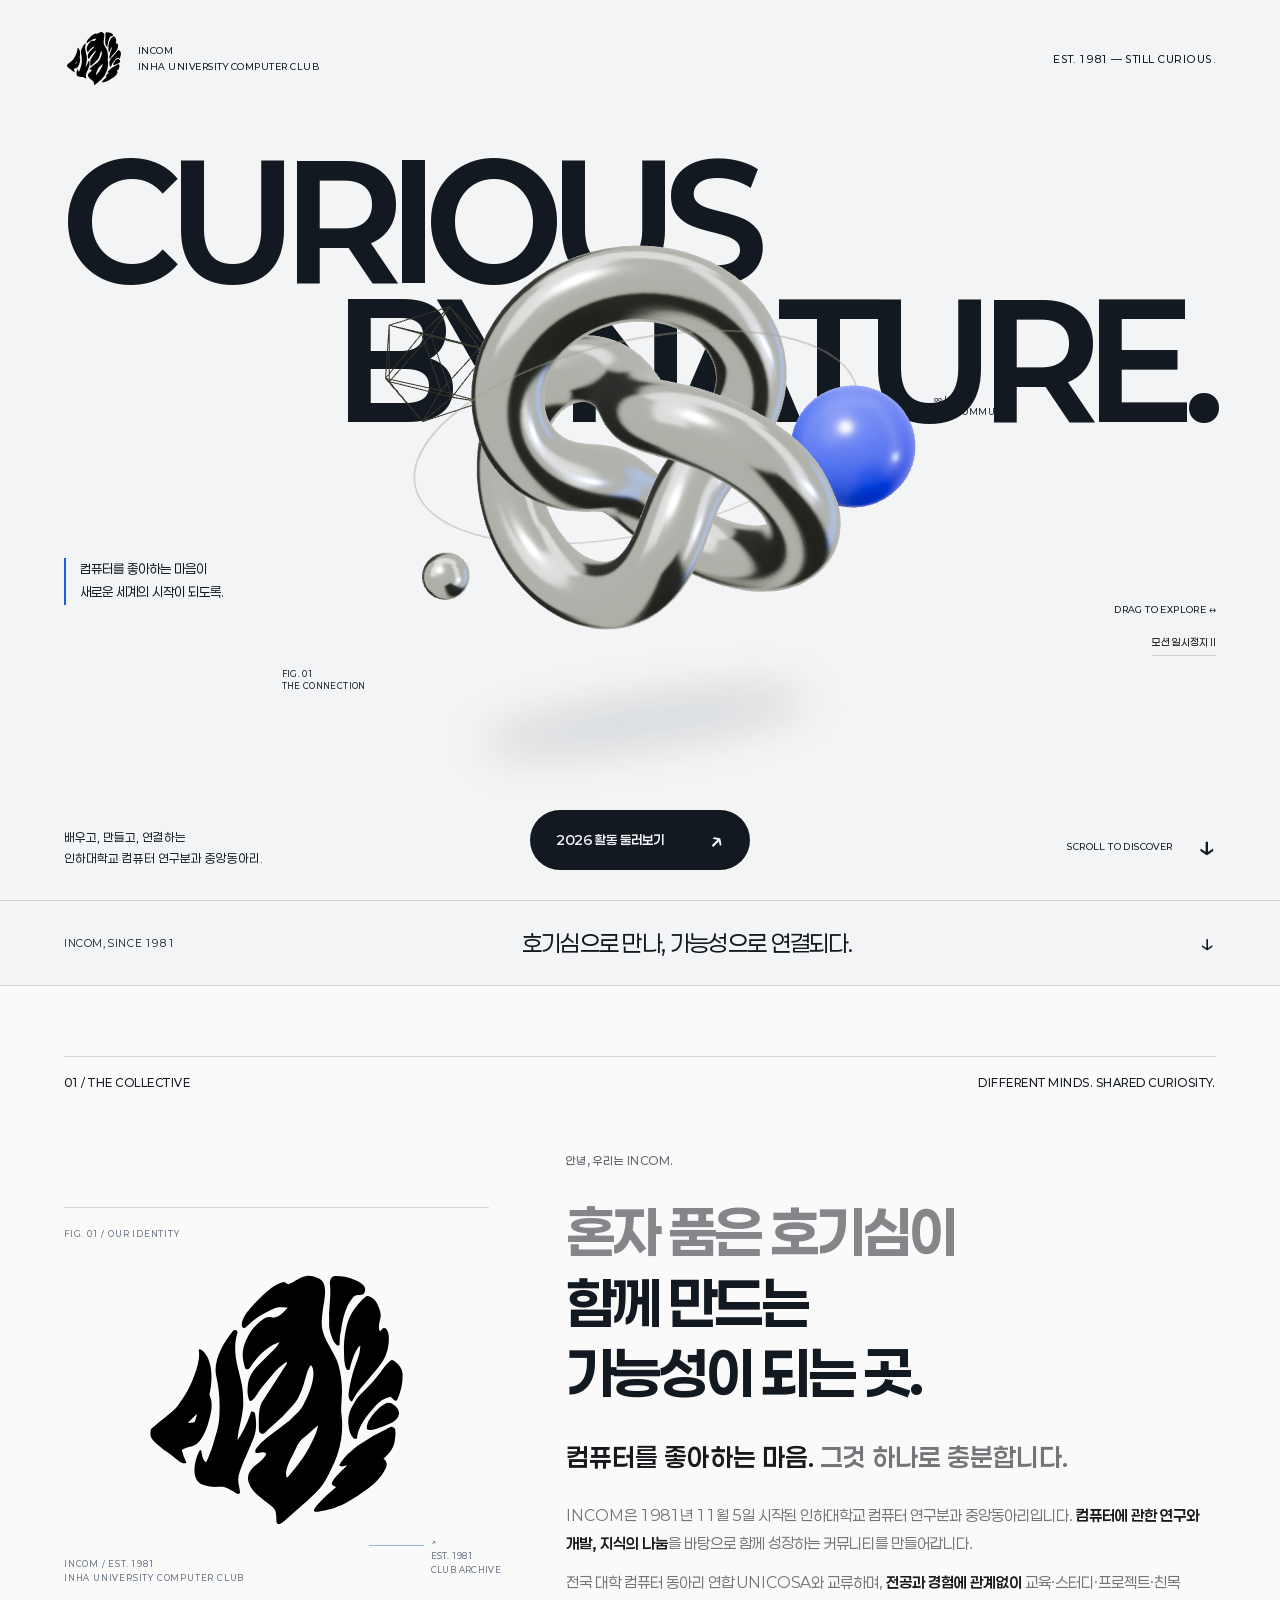
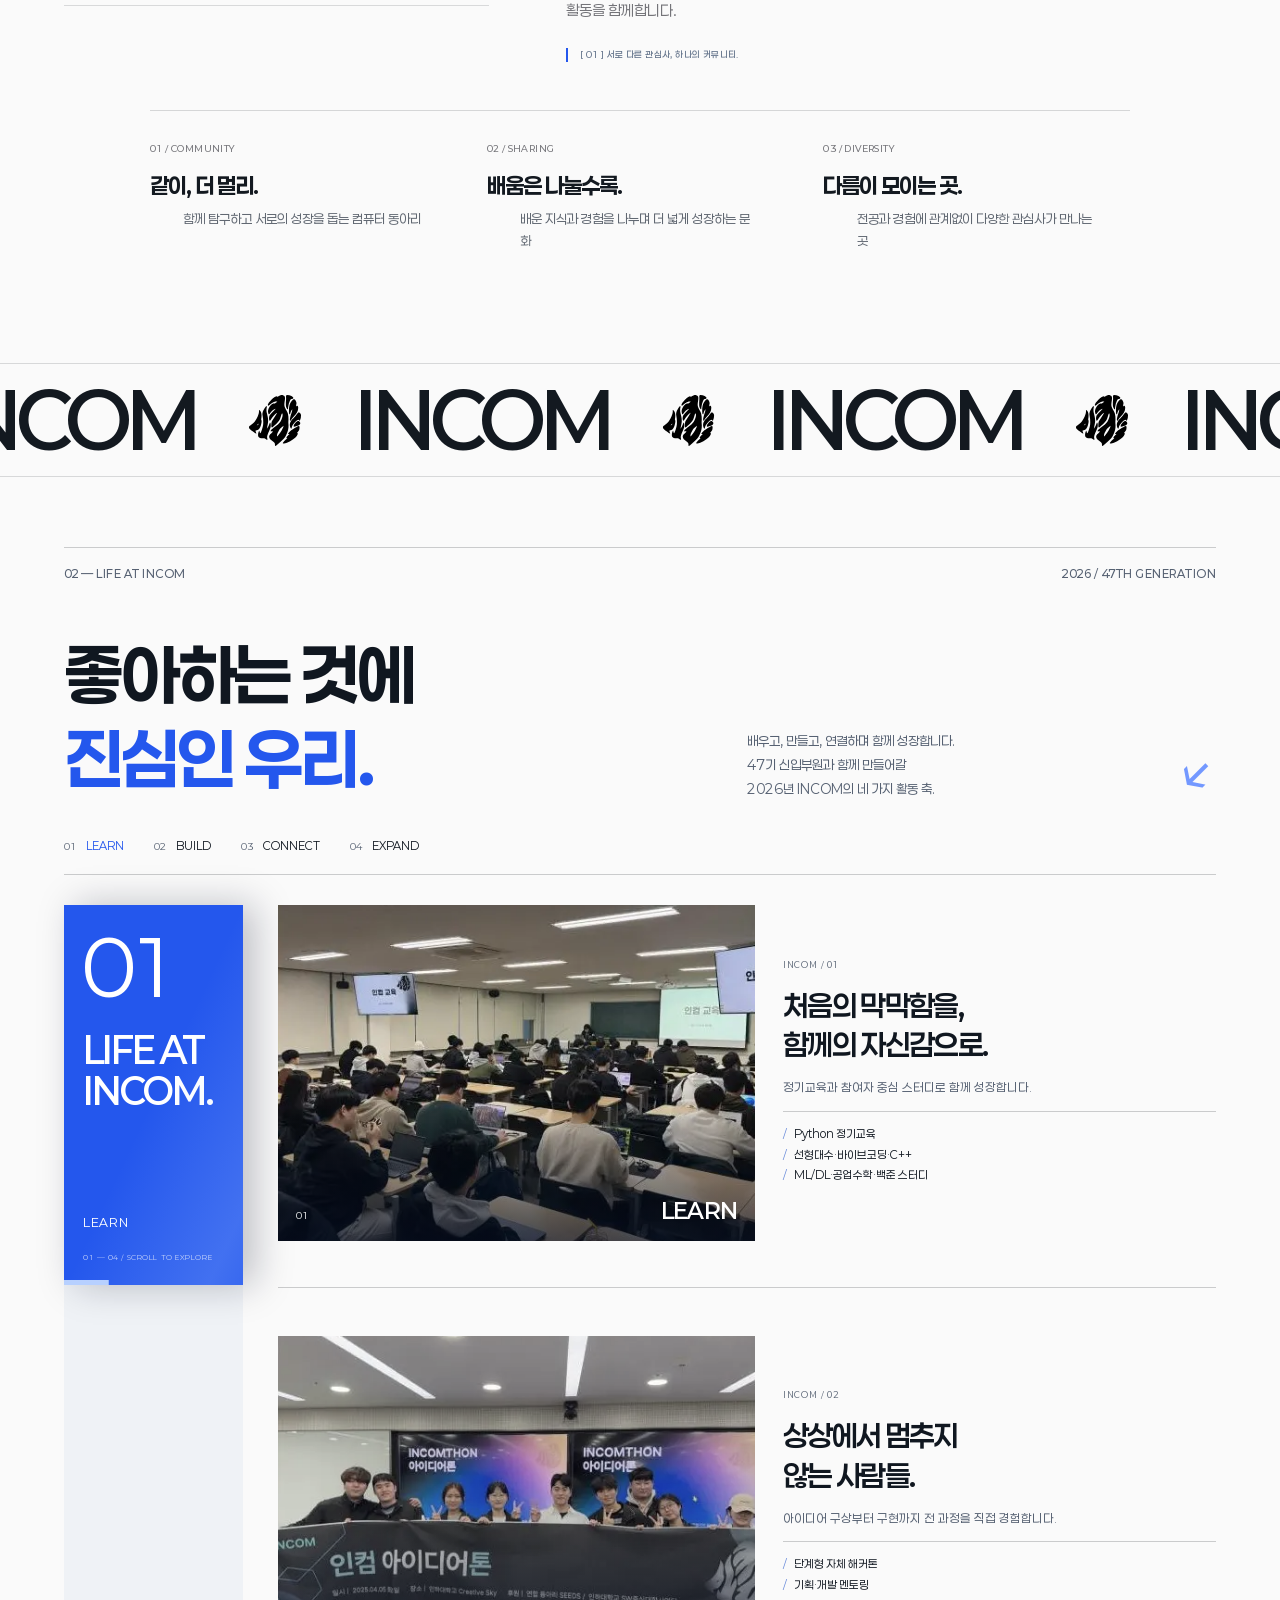
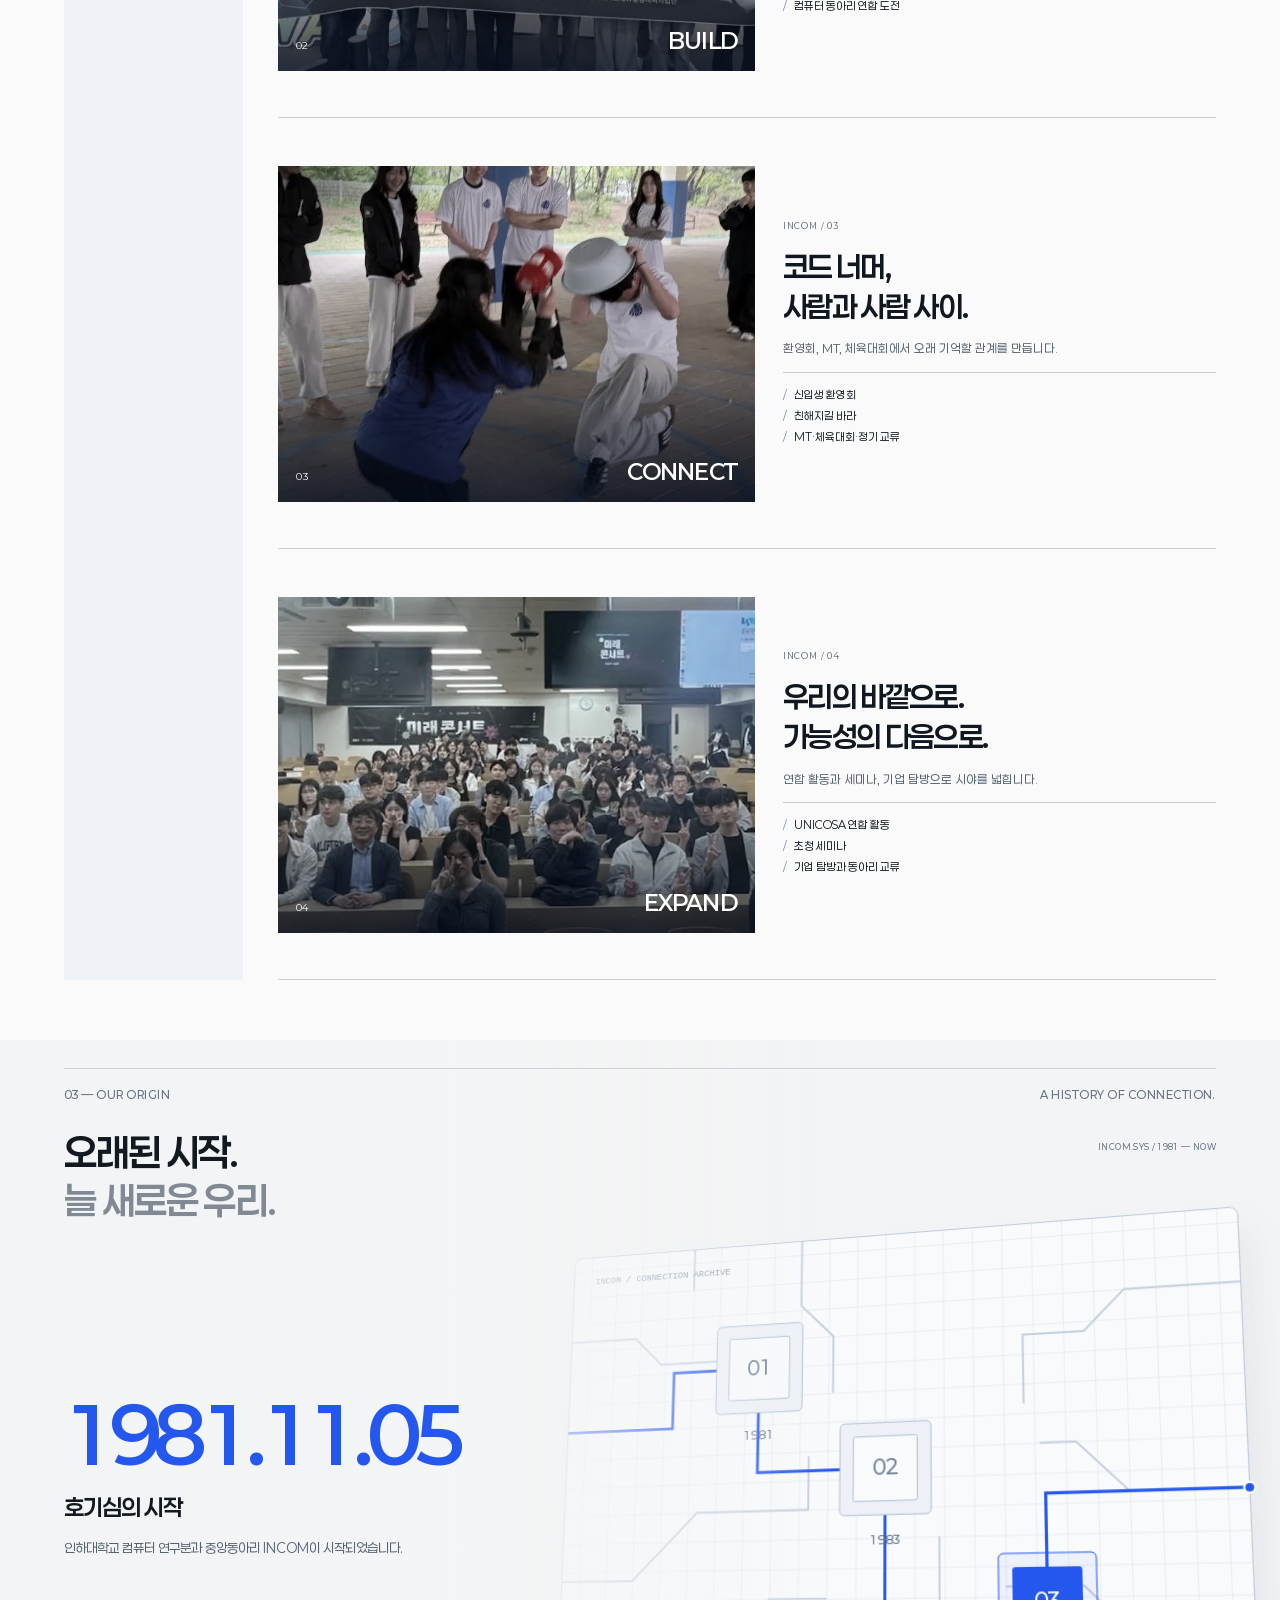
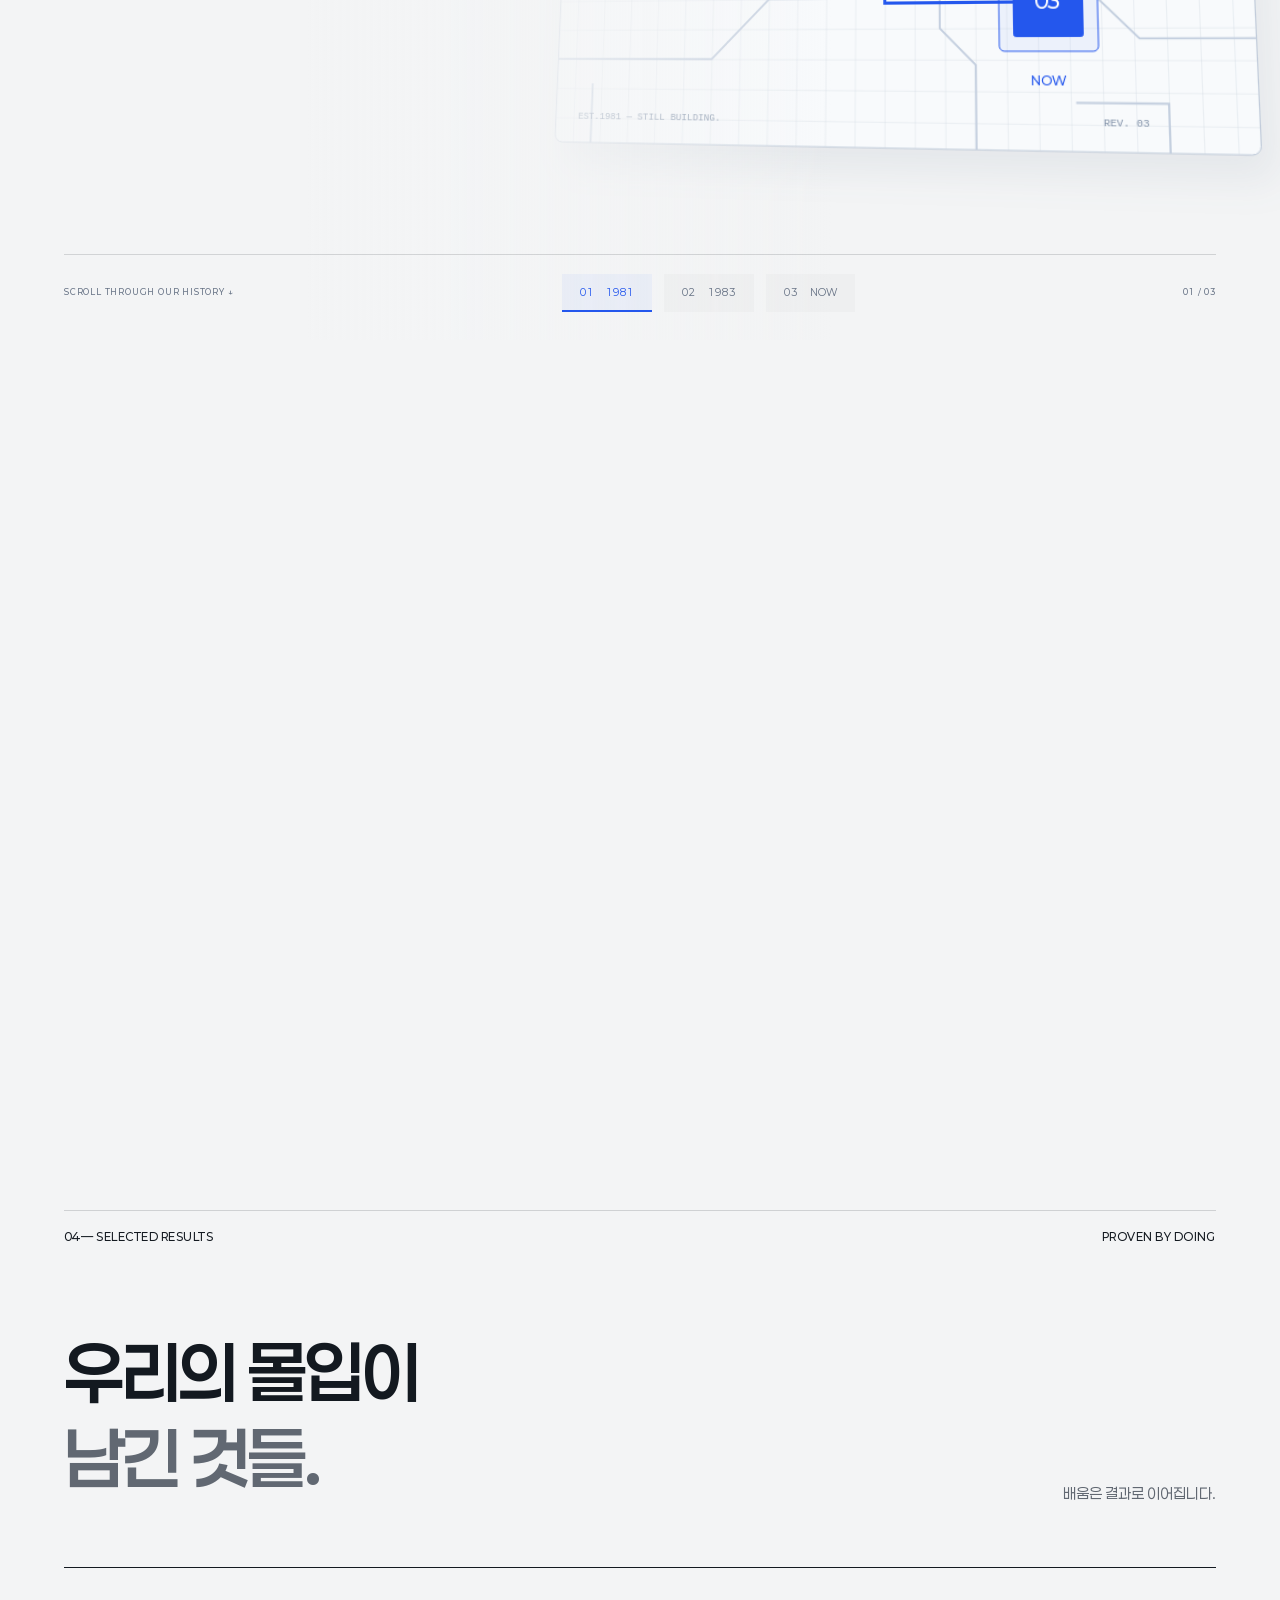
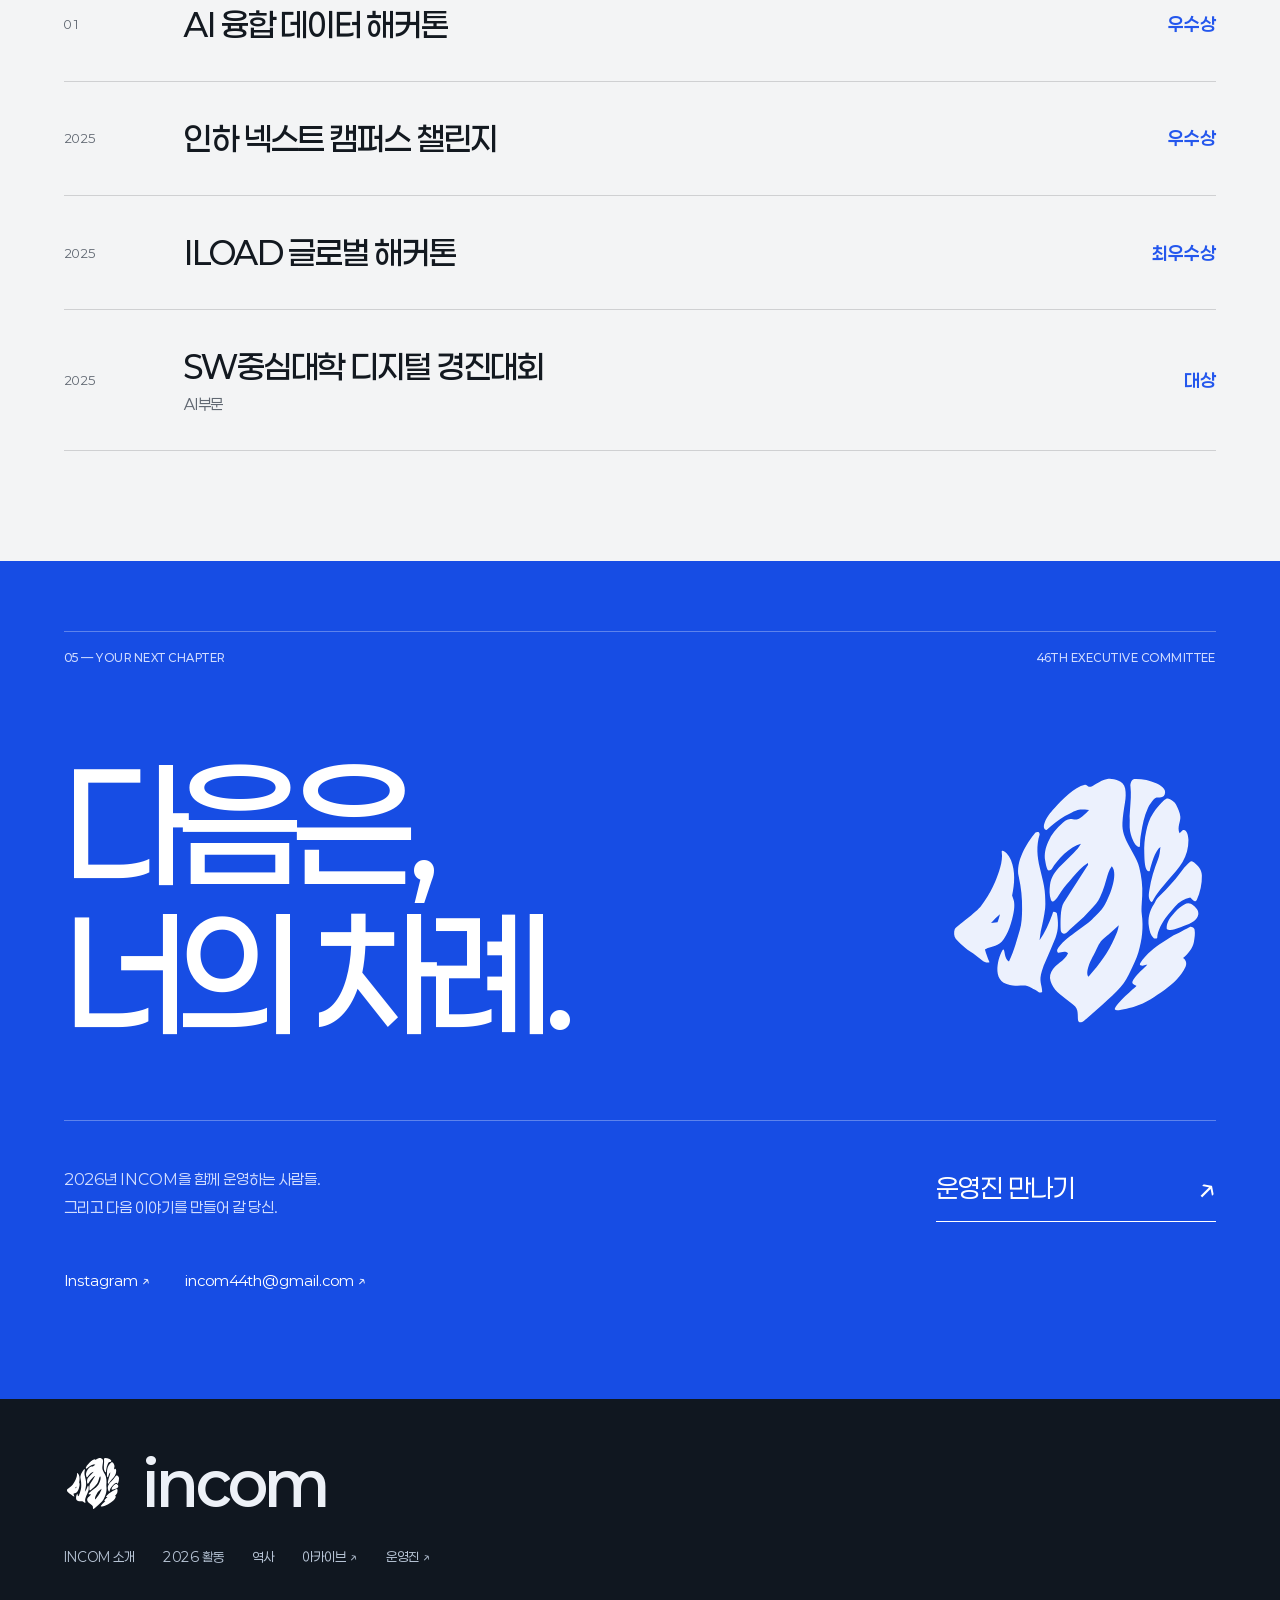
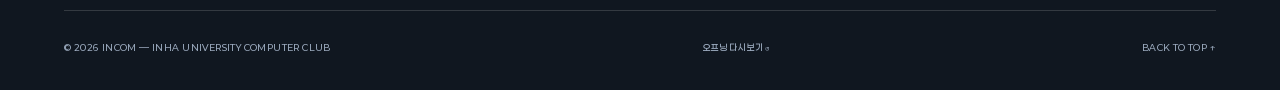
==== commit dfa4e08e: "Slow activity fades and make origin path entirely scroll-driven" ====
--- a/index.html
+++ b/index.html
@@ -45,6 +45,7 @@
       </div>
       <div class="values"><article><span class="mono">01 / COMMUNITY</span><h3>같이, 더 멀리.</h3><p>함께 탐구하고 서로의 성장을 돕는 컴퓨터 동아리</p></article><article><span class="mono">02 / SHARING</span><h3>배움은 나눌수록.</h3><p>배운 지식과 경험을 나누며 더 넓게 성장하는 문화</p></article><article><span class="mono">03 / DIVERSITY</span><h3>다름이 모이는 곳.</h3><p>전공과 경험에 관계없이 다양한 관심사가 만나는 곳</p></article></div>
     </section>
+    <div class="brand-ribbon" aria-label="INCOM — Inha University Computer Club"><div class="brand-ribbon-track" aria-hidden="true"><span>INCOM</span><img src="assets/incom-mark.svg" width="100" height="95" alt=""><span>INCOM</span><img src="assets/incom-mark.svg" width="100" height="95" alt=""><span>INCOM</span><img src="assets/incom-mark.svg" width="100" height="95" alt=""><span>INCOM</span><img src="assets/incom-mark.svg" width="100" height="95" alt=""><span>INCOM</span><img src="assets/incom-mark.svg" width="100" height="95" alt=""><span>INCOM</span><img src="assets/incom-mark.svg" width="100" height="95" alt=""><span>INCOM</span><img src="assets/incom-mark.svg" width="100" height="95" alt=""><span>INCOM</span><img src="assets/incom-mark.svg" width="100" height="95" alt=""><span>INCOM</span><img src="assets/incom-mark.svg" width="100" height="95" alt=""><span>INCOM</span><img src="assets/incom-mark.svg" width="100" height="95" alt=""><span>INCOM</span><img src="assets/incom-mark.svg" width="100" height="95" alt=""><span>INCOM</span><img src="assets/incom-mark.svg" width="100" height="95" alt=""><span>INCOM</span><img src="assets/incom-mark.svg" width="100" height="95" alt=""><span>INCOM</span><img src="assets/incom-mark.svg" width="100" height="95" alt=""><span>INCOM</span><img src="assets/incom-mark.svg" width="100" height="95" alt=""><span>INCOM</span><img src="assets/incom-mark.svg" width="100" height="95" alt=""></div></div>
     <section class="activities section" id="activities">
       <div class="section-meta"><span>02 — LIFE AT INCOM</span><span>2026 / 47TH GENERATION</span></div>
       <div class="activity-heading">
@@ -84,7 +85,6 @@
       </div>
       </div>
     </section>
-    <div class="brand-ribbon" aria-label="INCOM — Inha University Computer Club"><div class="brand-ribbon-track" aria-hidden="true"><span>INCOM</span><img src="assets/incom-mark.svg" width="100" height="95" alt=""><span>INCOM</span><img src="assets/incom-mark.svg" width="100" height="95" alt=""><span>INCOM</span><img src="assets/incom-mark.svg" width="100" height="95" alt=""><span>INCOM</span><img src="assets/incom-mark.svg" width="100" height="95" alt=""><span>INCOM</span><img src="assets/incom-mark.svg" width="100" height="95" alt=""><span>INCOM</span><img src="assets/incom-mark.svg" width="100" height="95" alt=""><span>INCOM</span><img src="assets/incom-mark.svg" width="100" height="95" alt=""><span>INCOM</span><img src="assets/incom-mark.svg" width="100" height="95" alt=""></div></div>
     <section class="history" id="history" aria-label="INCOM 연혁">
       <div class="origin-stage">
         <div class="origin-space" aria-hidden="true"><div class="origin-fallback-line"></div></div>
--- a/gallery.css
+++ b/gallery.css
@@ -153,10 +153,10 @@
 .project-copy ul { list-style: none; padding: 12px 0 0; margin: 12px 0 0; border-top: 1px solid var(--line); }
 .project-copy li { font-size: 11px; color: var(--activity-fg); line-height: 1.9; }
 .project-copy li::before { content: '/'; color: #688ada; margin-right: 7px; }
-.brand-ribbon { overflow: hidden; background: #fafafa; color: #131920; border-block: 1px solid #13192026; padding: 23px 0; }
+.brand-ribbon { overflow: hidden; background: #fafafa; color: #131920; border-block: 1px solid #13192026; padding: 18px 0; }
 .brand-ribbon-track { display: flex; align-items: center; gap: 50px; width: max-content; transform: translate3d(var(--ribbon-shift, -120px), 0, 0); will-change: transform; }
-.brand-ribbon span { font-size: clamp(65px, 9vw, 132px); font-weight: 600; line-height: 1; letter-spacing: -.065em; }
-.brand-ribbon img { width: clamp(58px, 7vw, 96px); height: auto; flex-shrink: 0; }
+.brand-ribbon span { font-size: clamp(42px, 6vw, 84px); font-weight: 600; line-height: 1; letter-spacing: -.065em; }
+.brand-ribbon img { width: clamp(38px, 4.5vw, 62px); height: auto; flex-shrink: 0; }
 
 /* 03 — a restrained computer schematic with gently shifting perspective. */
 .history { position: relative; background: #f3f4f5; color: #131920; --line: #13192026; }
@@ -164,6 +164,7 @@
 .origin-space { position: absolute; right: 0; top: 100px; bottom: 90px; width: 59%; display: grid; place-items: center; }
 .origin-board { width: min(100%, 850px); transform-origin: center; }
 .origin-board svg { display: block; width: 100%; height: auto; filter: drop-shadow(12px 22px 16px #34507212); }
+.circuit-node { opacity: 0; }
 .circuit-node rect { fill: #edf1f7; stroke: #aebdd1; }
 .circuit-node rect + rect { fill: #f8fafc; }
 .circuit-node text { font: 500 20px 'Paperlogy', sans-serif; fill: #718099; text-anchor: middle; dominant-baseline: middle; }
@@ -331,7 +332,7 @@
   .project-copy p { font-size: 11px; margin-top: 10px; }
   .project-copy ul { margin-top: 10px; padding-top: 10px; }
   .project-copy li { font-size: 10px; }
-  .brand-ribbon { padding: 20px 0; }
+  .brand-ribbon { padding: 16px 0; }
   .brand-ribbon-track { gap: 30px; }
   .origin-space { top: 130px; right: -4%; width: 86%; height: 270px; bottom: auto; }
   .origin-overlay { background: linear-gradient(0deg, #f3f4f5 26%, #f3f4f5cc 37%, transparent 62%); }
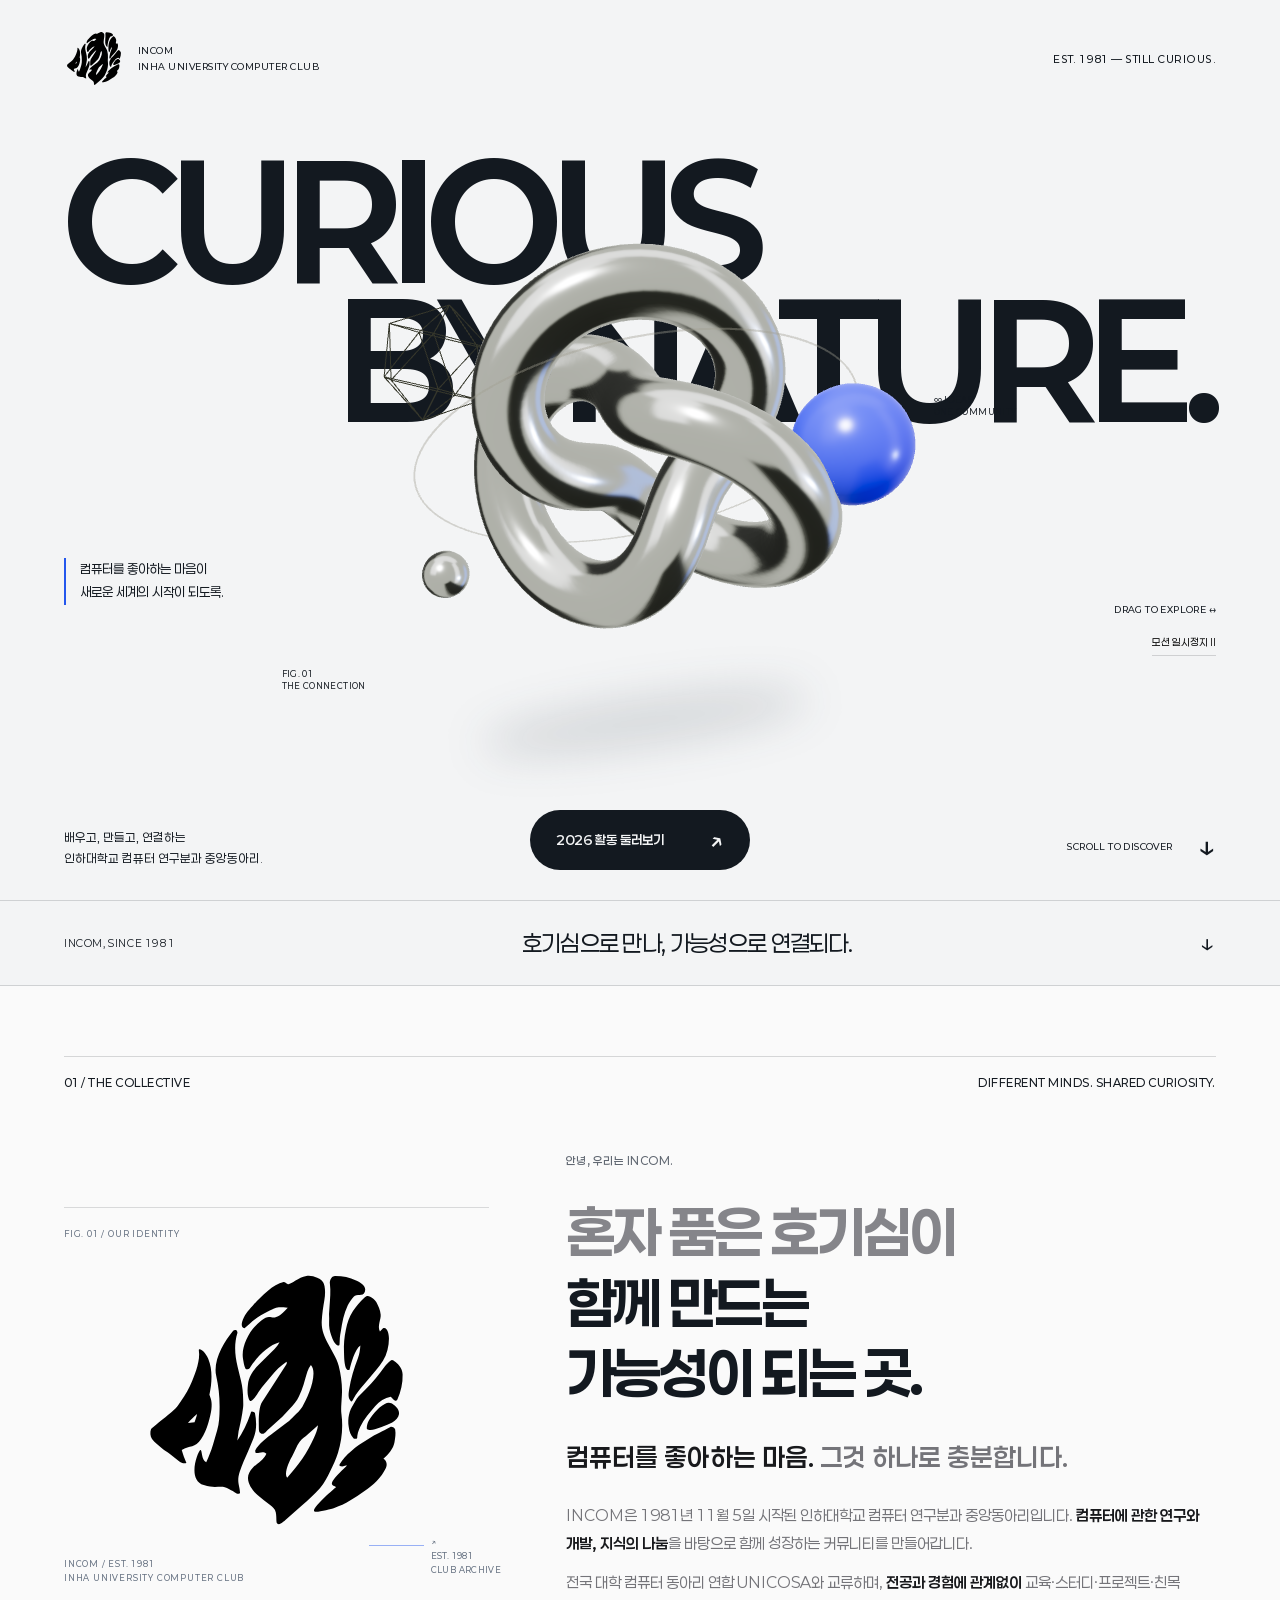
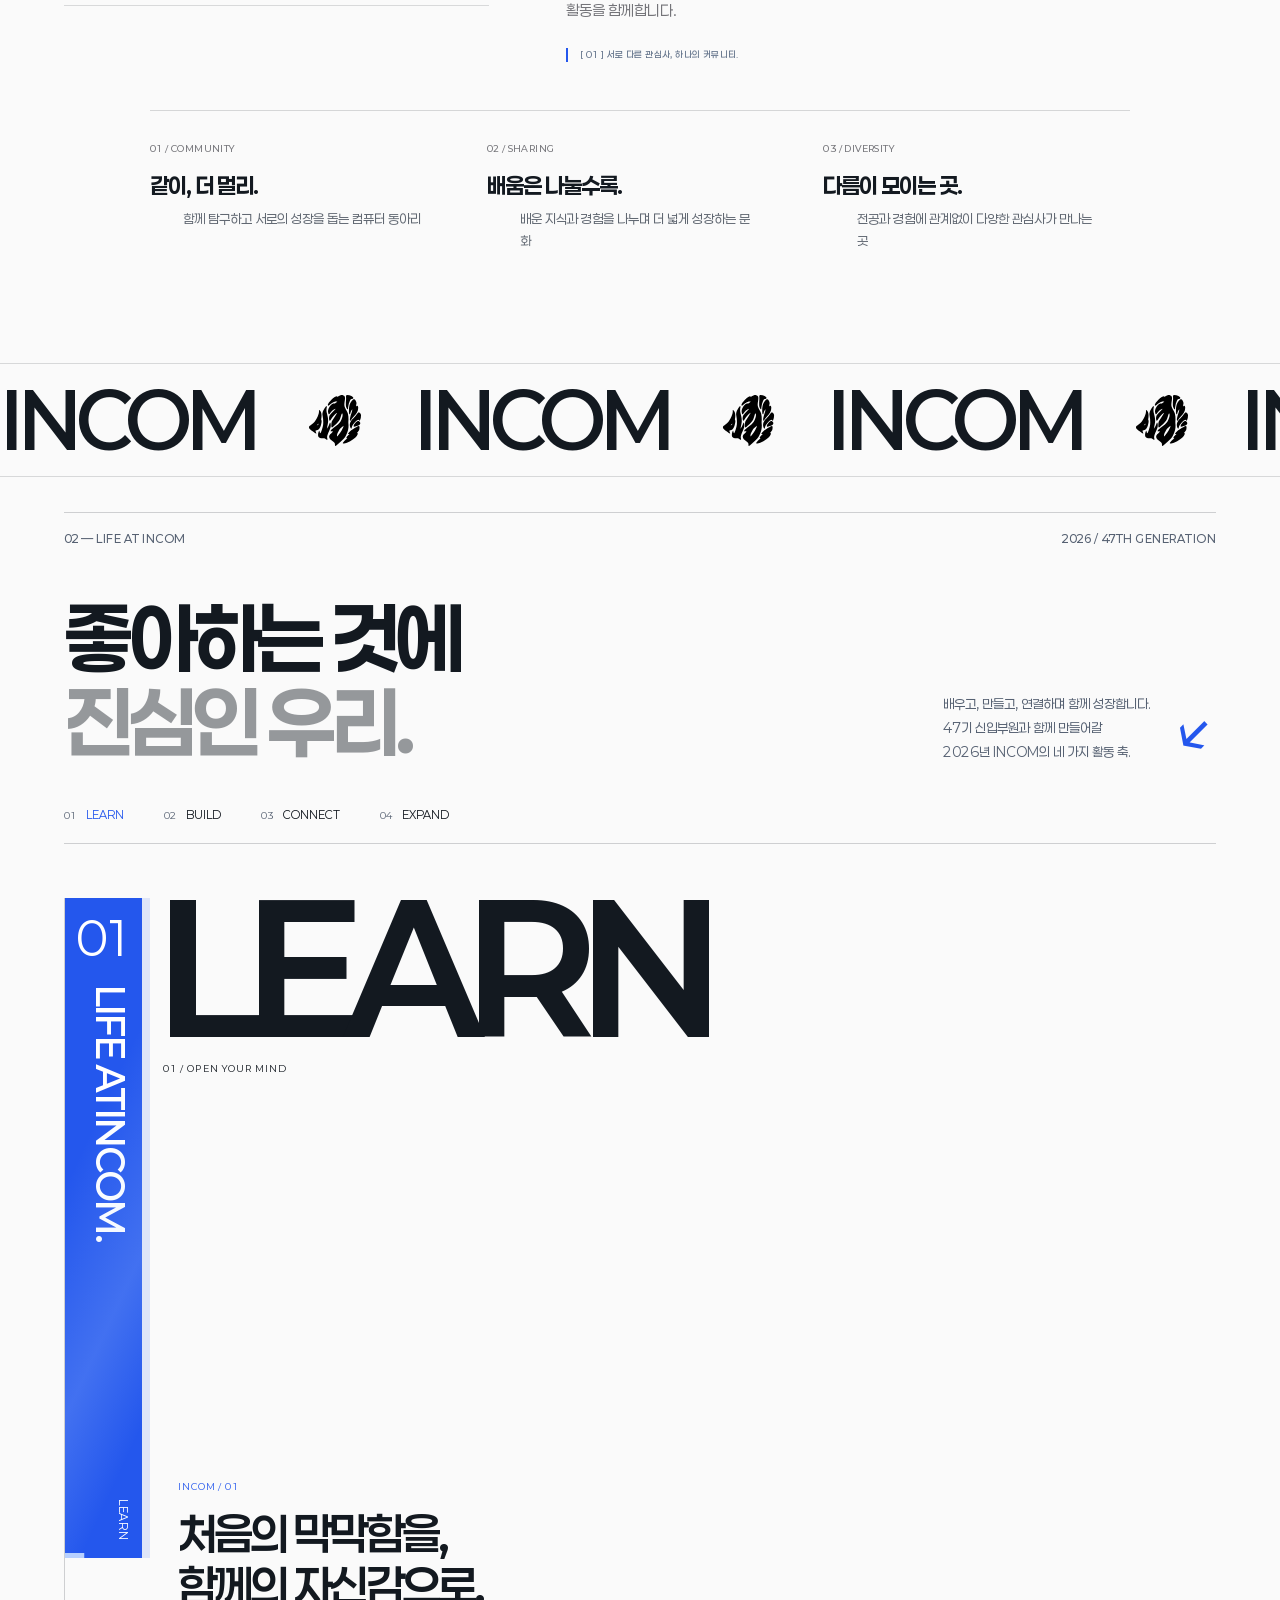
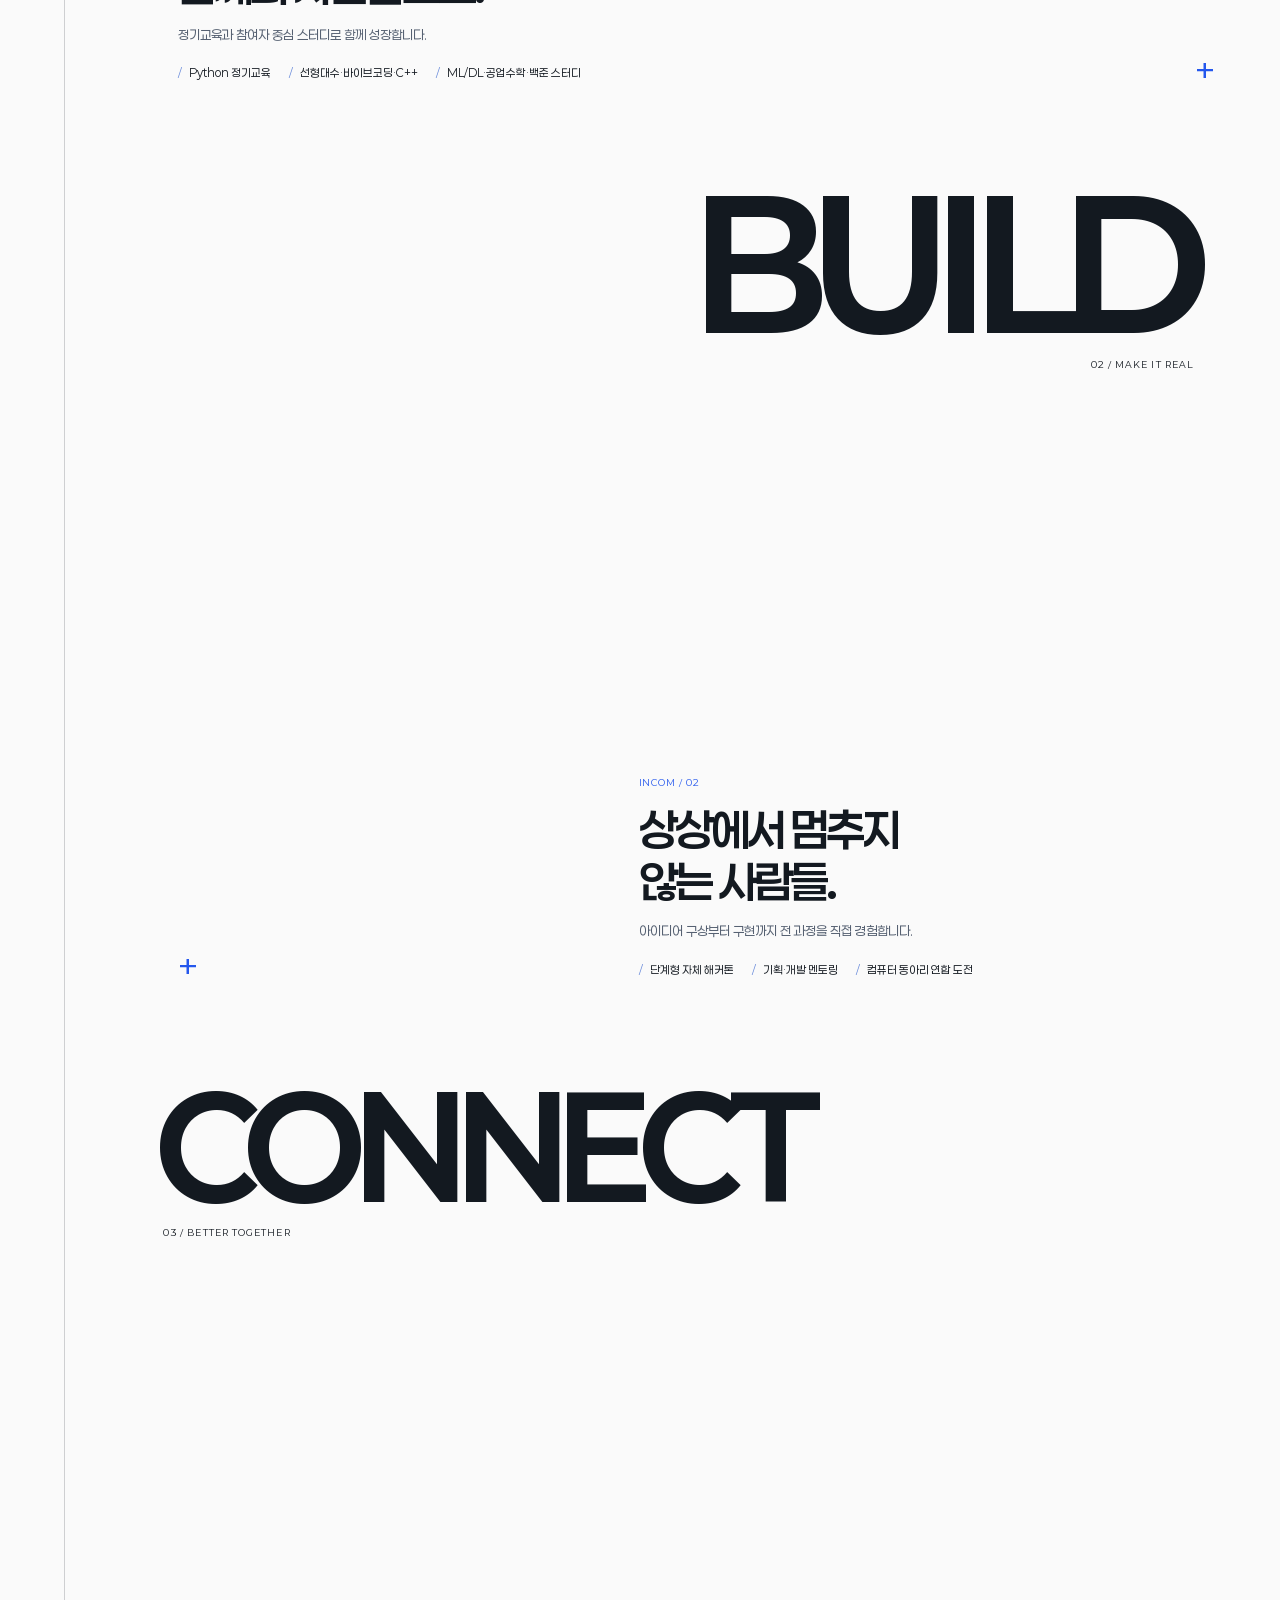
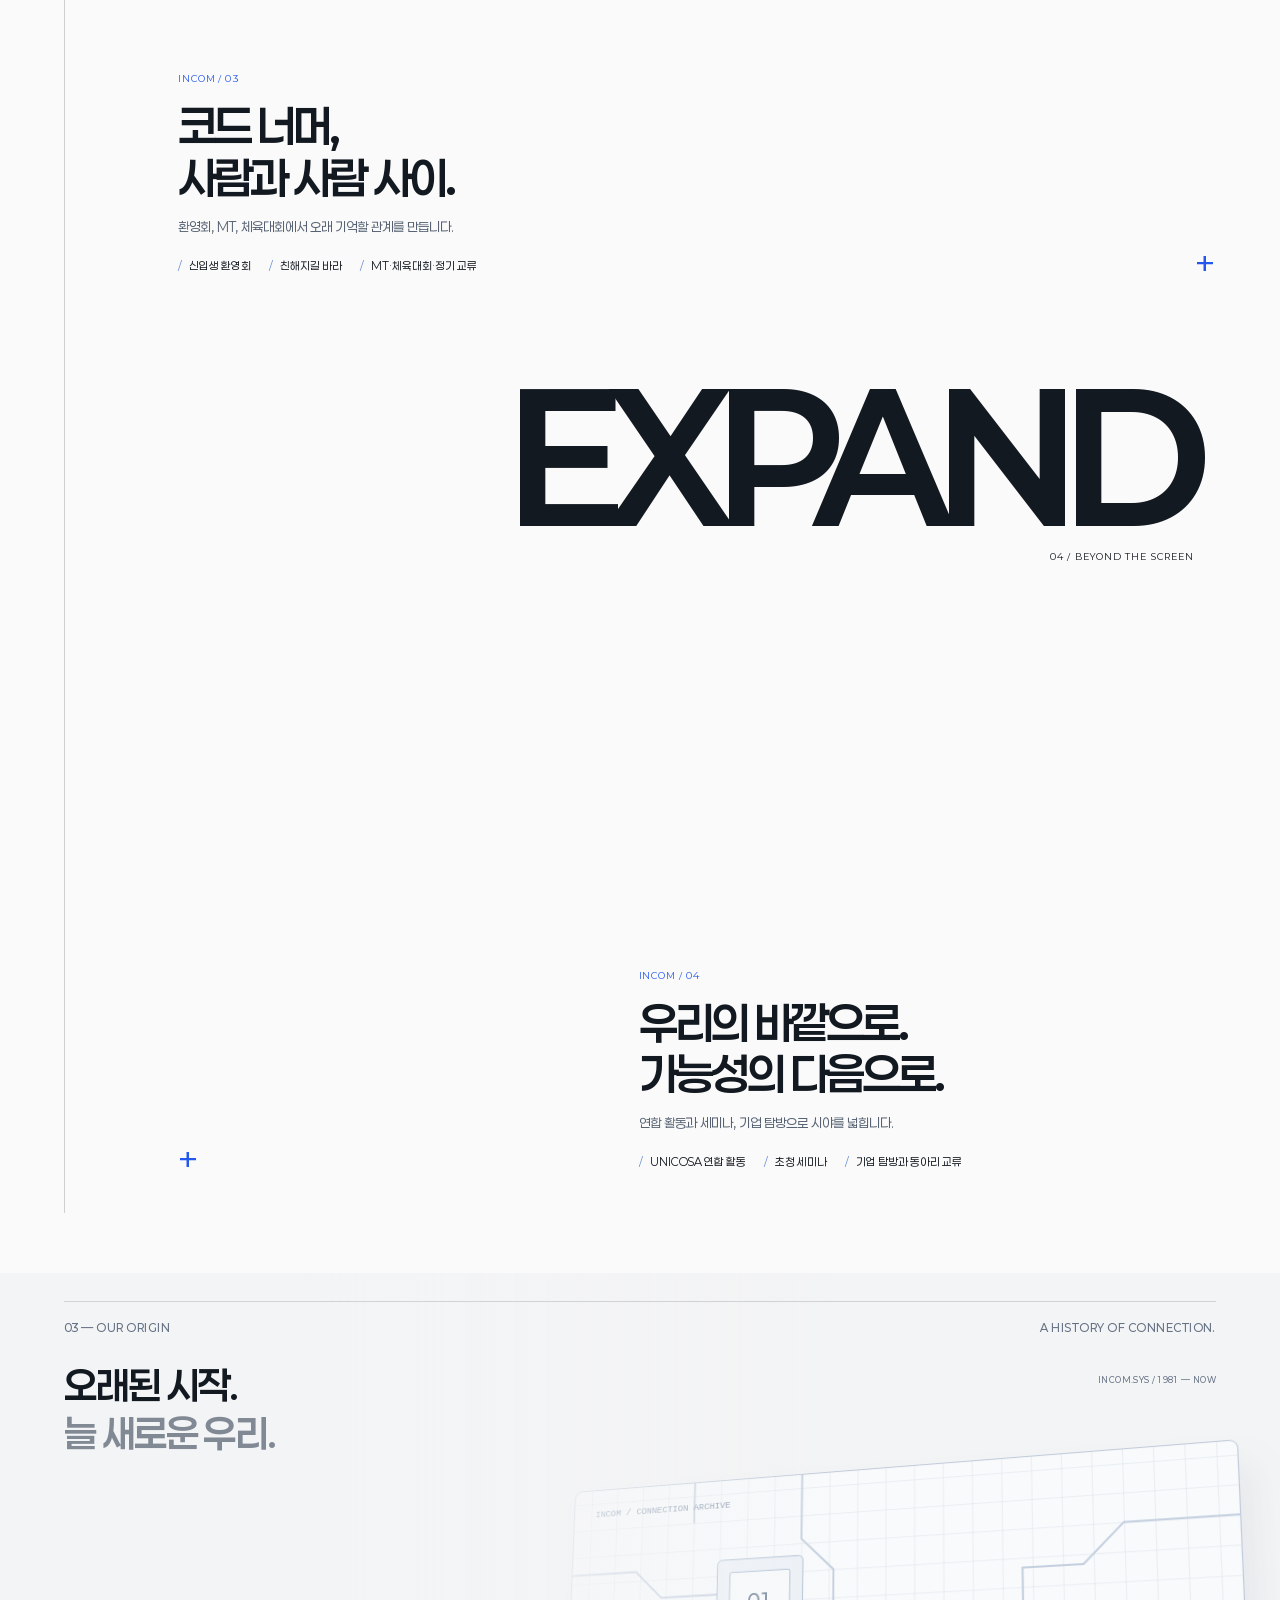
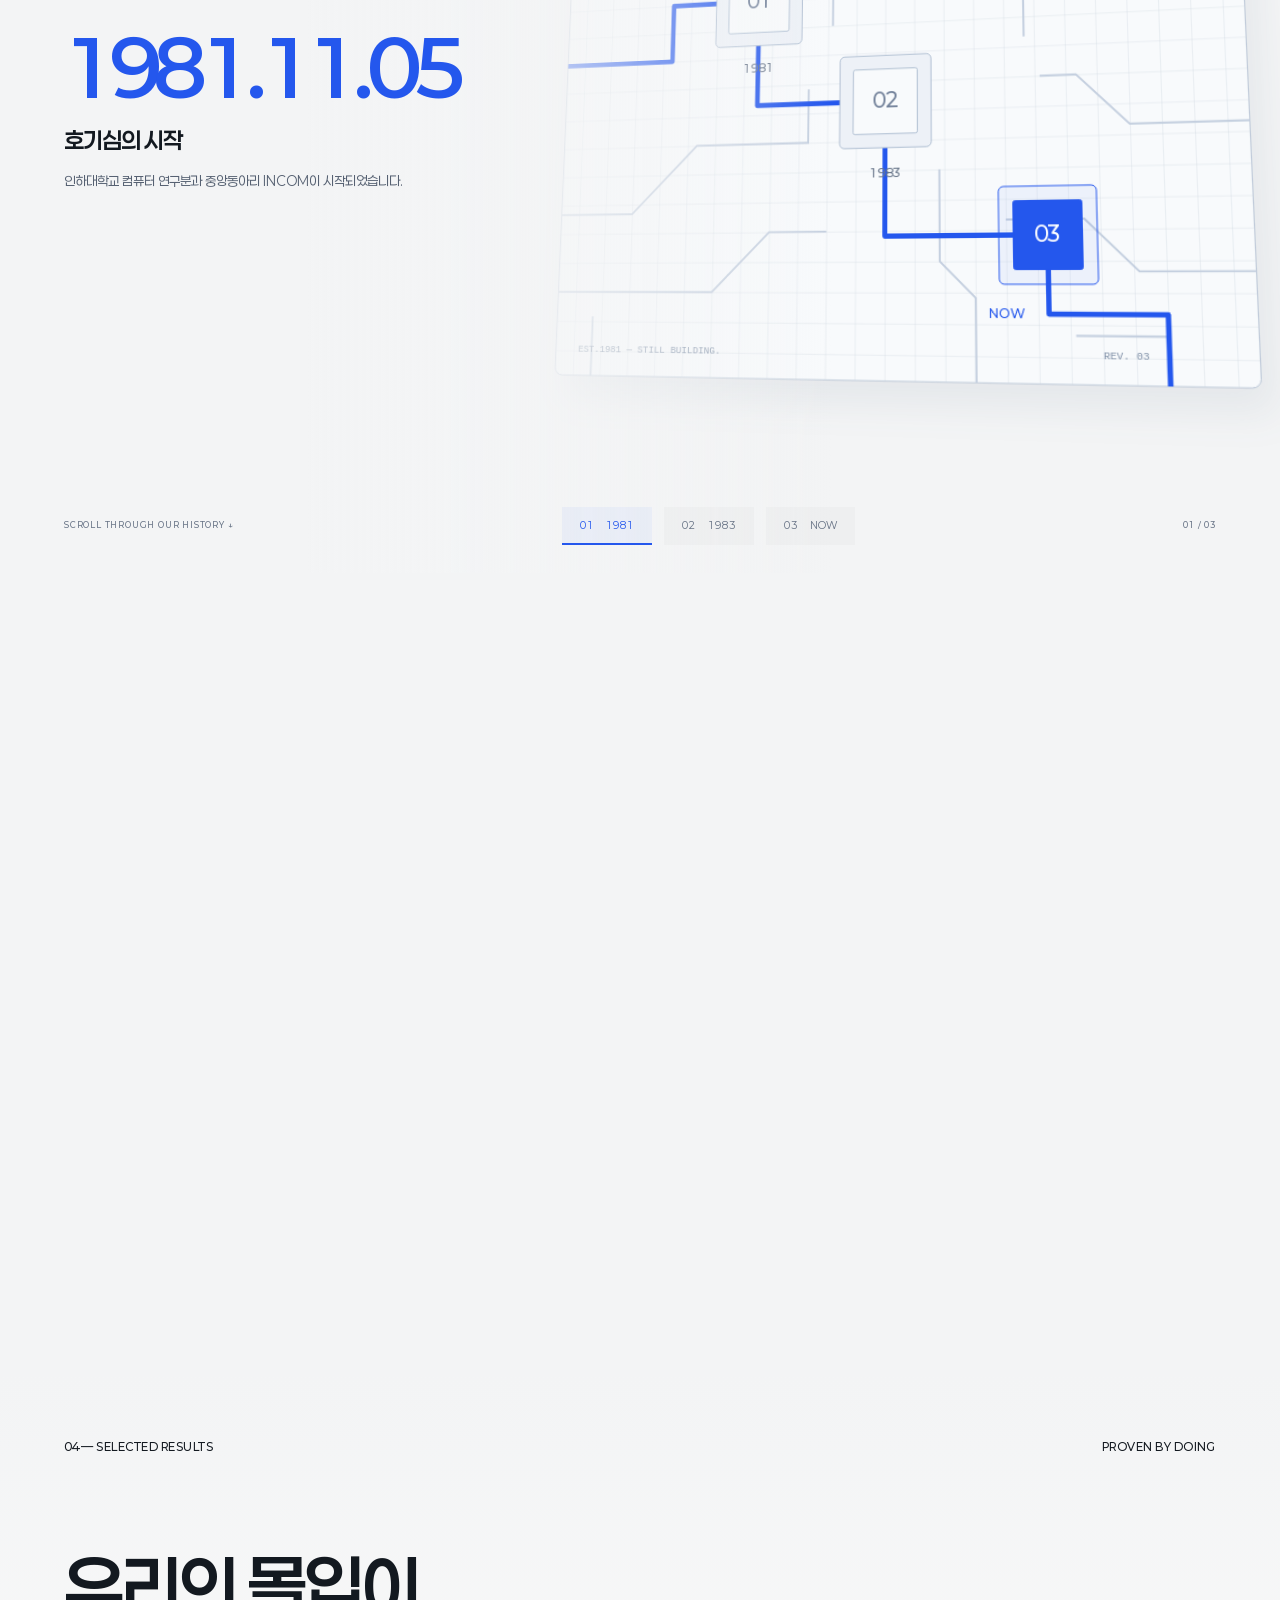
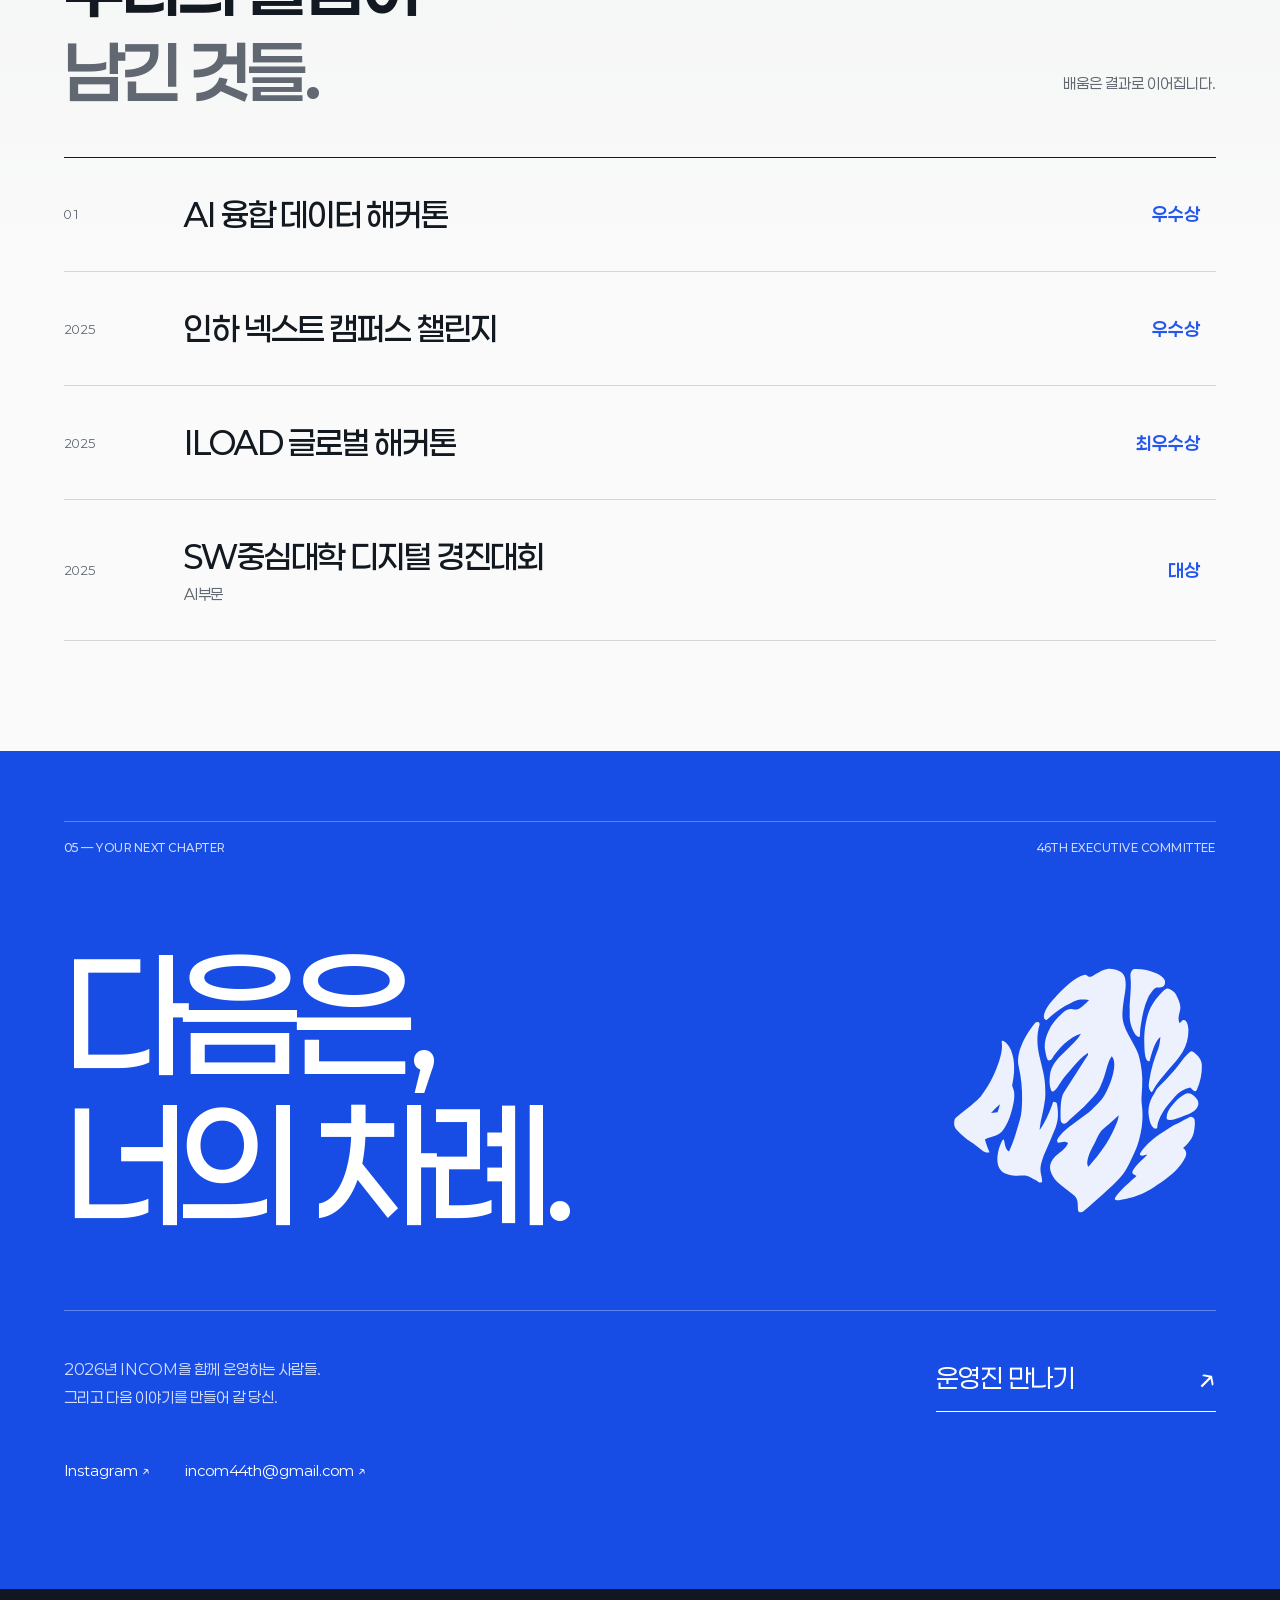
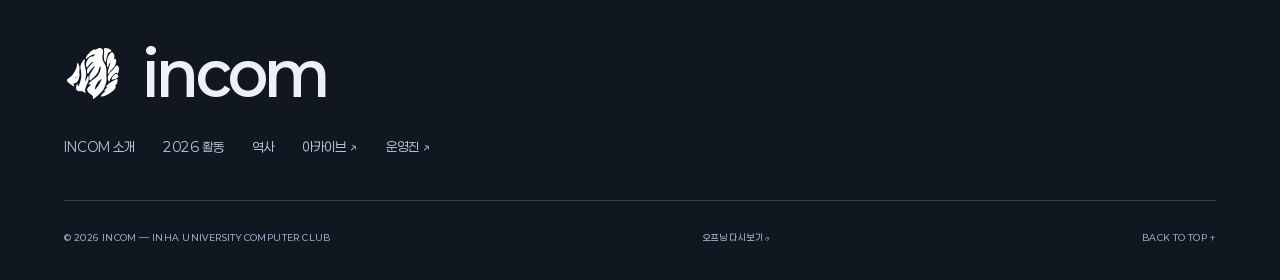
==== commit 4f4b6f16: "Develop original INCOM pages with character selector and connected scroll flow" ====
--- a/index.html
+++ b/index.html
@@ -55,6 +55,7 @@
       <nav class="activity-nav" aria-label="활동 바로가기"><a href="#learn"><span>01</span> LEARN</a><a href="#build"><span>02</span> BUILD</a><a href="#connect"><span>03</span> CONNECT</a><a href="#expand"><span>04</span> EXPAND</a></nav>
       <div class="activity-exhibit"><aside class="activity-rail" aria-hidden="true"><div class="activity-pillar"><span class="pillar-number">01</span><span class="pillar-title">LIFE AT<br>INCOM.</span><span class="pillar-key">LEARN</span><span class="pillar-scale">01 — 04 / SCROLL TO EXPLORE</span><i class="pillar-progress"></i></div></aside><div class="projects">
         <article class="project" id="learn">
+          <span class="activity-word" aria-hidden="true">LEARN<span>01 / OPEN YOUR MIND</span></span>
           <figure class="project-image">
             <img src="assets/activities/learn.webp" width="525" height="510" alt="강의실에서 진행 중인 INCOM 교육" loading="lazy">
             <figcaption><span class="project-number">01</span><span class="project-key">LEARN</span></figcaption>
@@ -62,6 +63,7 @@
           <div class="project-copy"><span class="project-index">INCOM / 01</span><h3>처음의 막막함을,<br>함께의 자신감으로.</h3><p>정기교육과 참여자 중심 스터디로 함께 성장합니다.</p><ul><li>Python 정기교육</li><li>선형대수·바이브코딩·C++</li><li>ML/DL·공업수학·백준 스터디</li></ul></div>
         </article>
         <article class="project" id="build">
+          <span class="activity-word" aria-hidden="true">BUILD<span>02 / MAKE IT REAL</span></span>
           <figure class="project-image">
             <img src="assets/activities/build.webp" width="525" height="435" alt="INCOM 아이디어톤 참가자 단체 사진" loading="lazy">
             <figcaption><span class="project-number">02</span><span class="project-key">BUILD</span></figcaption>
@@ -69,6 +71,7 @@
           <div class="project-copy"><span class="project-index">INCOM / 02</span><h3>상상에서 멈추지<br>않는 사람들.</h3><p>아이디어 구상부터 구현까지 전 과정을 직접 경험합니다.</p><ul><li>단계형 자체 해커톤</li><li>기획·개발 멘토링</li><li>컴퓨터 동아리 연합 도전</li></ul></div>
         </article>
         <article class="project" id="connect">
+          <span class="activity-word" aria-hidden="true">CONNECT<span>03 / BETTER TOGETHER</span></span>
           <figure class="project-image">
             <img src="assets/activities/connect.webp" width="760" height="560" alt="INCOM 체육대회에서 게임을 즐기는 부원들" loading="lazy">
             <figcaption><span class="project-number">03</span><span class="project-key">CONNECT</span></figcaption>
@@ -76,6 +79,7 @@
           <div class="project-copy"><span class="project-index">INCOM / 03</span><h3>코드 너머,<br>사람과 사람 사이.</h3><p>환영회, MT, 체육대회에서 오래 기억할 관계를 만듭니다.</p><ul><li>신입생 환영회</li><li>친해지길 바라</li><li>MT·체육대회·정기 교류</li></ul></div>
         </article>
         <article class="project" id="expand">
+          <span class="activity-word" aria-hidden="true">EXPAND<span>04 / BEYOND THE SCREEN</span></span>
           <figure class="project-image">
             <img src="assets/activities/expand.webp" width="682" height="735" alt="UNICOSA 연합 세미나 참가자 단체 사진" loading="lazy">
             <figcaption><span class="project-number">04</span><span class="project-key">EXPAND</span></figcaption>
@@ -85,6 +89,8 @@
       </div>
       </div>
     </section>
+    <div class="origin-results">
+    <svg class="origin-handoff" aria-hidden="true"><path class="handoff-input" pathLength="1"/><path class="handoff-ray" pathLength="1"/><path class="handoff-ray" pathLength="1"/><path class="handoff-ray" pathLength="1"/><path class="handoff-ray" pathLength="1"/><path class="handoff-trunk" pathLength="1"/><path class="handoff-prism"/><ellipse class="handoff-cursor" rx="14" ry="14"/></svg>
     <section class="history" id="history" aria-label="INCOM 연혁">
       <div class="origin-stage">
         <div class="origin-space" aria-hidden="true"><div class="origin-fallback-line"></div></div>
@@ -108,13 +114,14 @@
         <li class="reveal"><span class="result-year">2025</span><h3>SW중심대학 디지털 경진대회 <small>AI부문</small></h3><span class="result-prize">대상</span></li>
       </ol>
     </section>
+    </div>
     <section class="contact section" id="contact">
       <div class="section-meta"><span>05 — YOUR NEXT CHAPTER</span><span>46TH EXECUTIVE COMMITTEE</span></div>
       <div class="contact-heading"><h2>다음은,<br>너의 차례.</h2><img src="assets/incom-mark.svg" width="512" height="487" alt="INCOM 로고"></div>
-      <div class="contact-bottom"><p>2026년 INCOM을 함께 운영하는 사람들.<br>그리고 다음 이야기를 만들어 갈 당신.</p><a class="contact-team" href="https://www.incominha.com/team">운영진 만나기 <span>↗</span></a></div>
+      <div class="contact-bottom"><p>2026년 INCOM을 함께 운영하는 사람들.<br>그리고 다음 이야기를 만들어 갈 당신.</p><a class="contact-team" href="team/">운영진 만나기 <span>↗</span></a></div>
       <div class="contact-links"><a href="https://www.instagram.com/inha_incom/" target="_blank" rel="noreferrer">Instagram ↗</a><a href="mailto:incom44th@gmail.com">incom44th@gmail.com ↗</a></div>
     </section>
   </main>
-  <footer><a href="#top" class="footer-logo" aria-label="INCOM 첫 화면으로"><img class="footer-emblem" src="assets/incom-mark.svg" width="180" height="171" alt="">incom</a><nav class="footer-nav" aria-label="사이트 바로가기"><a href="#about">INCOM 소개</a><a href="#activities">2026 활동</a><a href="#history">역사</a><a href="https://github.com/2026-INCOM" target="_blank" rel="noreferrer">아카이브 ↗</a><a href="https://www.incominha.com/team">운영진 ↗</a></nav><div class="footer-bottom mono"><span>© 2026 INCOM — INHA UNIVERSITY COMPUTER CLUB</span><button type="button" class="replay">오프닝 다시 보기 ↺</button><a href="#top">BACK TO TOP ↑</a></div></footer>
+  <footer><a href="#top" class="footer-logo" aria-label="INCOM 첫 화면으로"><img class="footer-emblem" src="assets/incom-mark.svg" width="180" height="171" alt="">incom</a><nav class="footer-nav" aria-label="사이트 바로가기"><a href="#about">INCOM 소개</a><a href="#activities">2026 활동</a><a href="#history">역사</a><a href="https://github.com/2026-INCOM" target="_blank" rel="noreferrer">아카이브 ↗</a><a href="team/">운영진 ↗</a></nav><div class="footer-bottom mono"><span>© 2026 INCOM — INHA UNIVERSITY COMPUTER CLUB</span><button type="button" class="replay">오프닝 다시 보기 ↺</button><a href="#top">BACK TO TOP ↑</a></div></footer>
 </body>
 </html>
--- a/gallery.css
+++ b/gallery.css
@@ -154,9 +154,49 @@
 .project-copy li { font-size: 11px; color: var(--activity-fg); line-height: 1.9; }
 .project-copy li::before { content: '/'; color: #688ada; margin-right: 7px; }
 .brand-ribbon { overflow: hidden; background: #fafafa; color: #131920; border-block: 1px solid #13192026; padding: 18px 0; }
-.brand-ribbon-track { display: flex; align-items: center; gap: 50px; width: max-content; transform: translate3d(var(--ribbon-shift, -120px), 0, 0); will-change: transform; }
+.brand-ribbon-track { --ribbon-gap: 50px; display: flex; align-items: center; gap: var(--ribbon-gap); width: max-content; animation: ribbon-flow 40s linear infinite; will-change: transform; }
+/* The two identical halves meet at one full gap for a seamless loop. */
+@keyframes ribbon-flow { from { transform: translate3d(0, 0, 0); } to { transform: translate3d(calc(-50% - var(--ribbon-gap) / 2), 0, 0); } }
 .brand-ribbon span { font-size: clamp(42px, 6vw, 84px); font-weight: 600; line-height: 1; letter-spacing: -.065em; }
 .brand-ribbon img { width: clamp(38px, 4.5vw, 62px); height: auto; flex-shrink: 0; }
+
+/* 02 — an editorial exhibition: type behind images, notes in the foreground. */
+.activities { padding-top: 35px; }
+.activity-heading { padding: 48px 0 36px; grid-template-columns: 1.5fr 1fr; }
+.activity-heading h2 { font-size: clamp(44px, 6.2vw, 90px); line-height: 1.06; letter-spacing: -.075em; }
+.activity-heading h2 span { color: var(--activity-fg); opacity: .43; }
+.heading-aside { max-width: 310px; justify-self: end; }
+.direction-arrow { font-size: 68px; color: var(--activity-accent); }
+.activity-nav { margin-bottom: 54px; gap: 40px; }
+.activity-exhibit { grid-template-columns: 78px minmax(0, 1fr); gap: 36px; }
+.activity-rail { background: transparent; border-left: 1px solid var(--line); }
+.activity-pillar { top: 40px; height: min(660px, 82svh); min-height: 400px; padding: 18px 12px; box-shadow: 8px 0 0 #2457ed20; }
+.pillar-number { font-size: 45px; }
+.pillar-title { writing-mode: vertical-rl; font-size: 36px; letter-spacing: -.04em; }
+.pillar-title br { display: none; }
+.pillar-key { writing-mode: vertical-rl; font-size: 11px; }
+.pillar-scale { display: none; }
+.projects { gap: 70px; }
+.project { position: relative; isolation: isolate; grid-template-columns: repeat(12, minmax(0, 1fr)); gap: 0; align-items: start; padding: 0 0 40px; border: 0; }
+.activity-word { grid-column: 1 / -1; grid-row: 1; z-index: 0; display: block; padding-bottom: 0.1em; font-size: clamp(70px, 13.7vw, 210px); line-height: .82; letter-spacing: -.09em; font-weight: 700; transform: translateX(var(--word-drift, 0px)); color: var(--activity-fg); }
+.activity-word > span { display: block; font-size: 9px; font-weight: 400; letter-spacing: .12em; line-height: 1; margin: 22px 0 0 7px; }
+.project-image { grid-column: 4 / -1; grid-row: 1 / 3; margin: clamp(70px, 8vw, 118px) 0 0; aspect-ratio: 1.6; z-index: 1; overflow: hidden; clip-path: inset(0 calc((1 - var(--arrival, 1)) * 100%) 0 0); transform: perspective(1400px) rotateY(calc((1 - var(--arrival, 1)) * -7deg)); transform-origin: left center; box-shadow: 0 22px 35px #10172012; }
+.project-image img { filter: saturate(.85); }
+.project-image figcaption { inset: 18px 20px auto; font-size: 9px; }
+.project-image::after { background: linear-gradient(#08122855, transparent 30%); }
+.project-key { font-size: 10px; letter-spacing: .12em; }
+.project-copy { grid-column: 1 / 8; grid-row: 3; z-index: 2; margin-top: -34px; padding: 28px 30px 0 0; background: var(--activity-bg); position: relative; }
+.project-index { font-size: 9px; color: var(--activity-accent); margin-bottom: 16px; }
+.project-copy h3 { font-size: clamp(27px, 3.5vw, 50px); line-height: 1.16; letter-spacing: -.065em; font-weight: 600; }
+.project-copy p { max-width: 370px; font-size: 13px; }
+.project-copy ul { display: flex; gap: 5px 18px; flex-wrap: wrap; max-width: 480px; border: 0; padding: 0; margin-top: 16px; }
+.project-copy li { font-size: 11px; }
+.project::after { content: '+'; position: absolute; right: 0; bottom: 35px; color: var(--activity-accent); font-size: 32px; font-weight: 400; }
+.project:nth-child(even) .project-image { grid-column: 1 / 10; }
+.project:nth-child(even) .project-copy { grid-column: 6 / -1; padding-left: 28px; padding-right: 0; }
+.project:nth-child(even) .activity-word { text-align: right; }
+.project:nth-child(even)::after { right: auto; left: 0; }
+.project:nth-child(3) .activity-word { font-size: clamp(60px, 11vw, 168px); }
 
 /* 03 — a restrained computer schematic with gently shifting perspective. */
 .history { position: relative; background: #f3f4f5; color: #131920; --line: #13192026; }
@@ -204,6 +244,31 @@
 @keyframes flight-arrive { from { opacity: 0; transform: translateY(8px); } to { opacity: 1; transform: none; } }
 .results-heading { padding: 85px 0 65px; display: flex; align-items: end; justify-content: space-between; gap: 30px; }
 .results-heading p { font-size: 15px; color: var(--muted); }
+.origin-results { position: relative; background: #f3f4f5; }
+.origin-handoff { position: absolute; inset: 0; width: 100%; height: 100%; overflow: visible; pointer-events: none; z-index: 2; }
+.origin-handoff path { fill: none; stroke: #2457ed; stroke-width: 2; stroke-linecap: round; stroke-linejoin: round; stroke-dasharray: 1; stroke-dashoffset: var(--handoff-undrawn, 1); }
+.origin-handoff .handoff-ray { stroke-dashoffset: var(--rays-undrawn, 1); }
+.origin-handoff .handoff-ray:nth-of-type(2) { stroke: #2457ed; }
+.origin-handoff .handoff-ray:nth-of-type(3) { stroke: #648cff; stroke-width: 1.5; }
+.origin-handoff .handoff-ray:nth-of-type(4) { stroke: #a7bdf5; stroke-width: 1; }
+.origin-handoff .handoff-prism { stroke-dasharray: none; stroke-width: 1; fill: #e4ebfbcc; opacity: var(--prism-opacity, 0); }
+.origin-handoff .handoff-input { stroke-width: 4; }
+.origin-handoff .handoff-trunk { stroke-width: 2.5; }
+.origin-handoff .handoff-ray:nth-of-type(5) { stroke: #2457ed; }
+.results li::before { content: ''; position: absolute; right: -4px; top: calc(50% - 4px); width: 8px; height: 8px; border-radius: 50%; background: #2457ed; opacity: 0; transform: scale(.4); transition: opacity .2s, transform .2s; }
+.results li.is-connected::before { opacity: 1; transform: scale(1); }
+.results li.is-connected .result-prize { color: #2457ed; }
+.origin-results .results li { padding-right: 16px; }
+.origin-handoff .handoff-cursor { fill: #2457ed; stroke: white; stroke-width: 2; opacity: 0; }
+.origin-results .awards { position: relative; background: linear-gradient(#f3f4f5, #fafafa 520px); padding-top: 65px; }
+.origin-results .awards .section-meta { border-top: 0; padding-top: 0; }
+.origin-results .results-heading { padding-top: 65px; }
+.origin-results .results-heading h2 { transform: translateY(var(--results-rise, 0px)); }
+.origin-results .origin-controls { border-top-color: transparent; }
+@media (max-width: 700px) {
+  .origin-results .awards { padding-top: 54px; }
+  .origin-results .results-heading { padding-top: 55px; }
+}
 .results { list-style: none; margin: 0; padding: 0; border-top: 1px solid var(--ink); }
 .results li { display: grid; grid-template-columns: 100px 1fr 100px; gap: 20px; align-items: center; padding: 35px 0; border-bottom: 1px solid var(--line); }
 .result-year { color: var(--muted); font-size: 12px; font-variant-numeric: tabular-nums; }
@@ -333,7 +398,7 @@
   .project-copy ul { margin-top: 10px; padding-top: 10px; }
   .project-copy li { font-size: 10px; }
   .brand-ribbon { padding: 16px 0; }
-  .brand-ribbon-track { gap: 30px; }
+  .brand-ribbon-track { --ribbon-gap: 30px; }
   .origin-space { top: 130px; right: -4%; width: 86%; height: 270px; bottom: auto; }
   .origin-overlay { background: linear-gradient(0deg, #f3f4f5 26%, #f3f4f5cc 37%, transparent 62%); }
   .origin-stage, .origin-overlay { min-height: 630px; }
@@ -386,4 +451,40 @@
   .project-image img, .collective-mark { transform: none !important; }
 }
 
-@media(prefers-reduced-motion:reduce) { .brand-ribbon-track { transform: none !important; } }
+@media (max-width: 700px) {
+  .activities { padding-top: 24px; }
+  .activity-heading { padding: 26px 0; }
+  .activity-heading h2 { font-size: clamp(36px, 10vw, 64px); }
+  .heading-aside { max-width: none; margin-top: 22px; }
+  .heading-aside p { font-size: 11px; }
+  .direction-arrow { display: block; font-size: 42px; }
+  .activity-nav { margin-bottom: 34px; gap: 4px; }
+  .activity-exhibit { grid-template-columns: 30px minmax(0, 1fr); gap: 14px; }
+  .activity-pillar { top: 24px; height: 65svh; min-height: 320px; padding: 12px 5px; gap: 16px; box-shadow: 4px 0 0 #2457ed20; }
+  .pillar-number { font-size: 20px; }
+  .pillar-title { font-size: 19px; }
+  .pillar-key { font-size: 9px; }
+  .projects { gap: 46px; }
+  .project { grid-template-columns: repeat(12, minmax(0, 1fr)); gap: 0; padding-bottom: 16px; }
+  .activity-word { font-size: clamp(40px, 15vw, 96px); letter-spacing: -.085em; }
+  .project:nth-child(3) .activity-word { font-size: clamp(32px, 10.6vw, 72px); }
+  .activity-word > span { font-size: 6px; letter-spacing: .1em; margin: 13px 0 0; }
+  .project-image, .project:nth-child(even) .project-image { grid-column: 2 / -1; margin-top: 70px; aspect-ratio: 1.1; }
+  .project:nth-child(even) .project-image { grid-column: 1 / 12; }
+  .project-copy, .project:nth-child(even) .project-copy { grid-column: 1 / -1; margin: -18px 16px 0 0; padding: 20px 8px 0 0; }
+  .project:nth-child(even) .project-copy { margin: -18px 0 0 14px; padding-left: 12px; }
+  .project-copy h3 { font-size: clamp(21px, 6vw, 36px); }
+  .project-copy p { font-size: 11px; margin-top: 12px; }
+  .project-copy ul { display: block; margin-top: 12px; }
+  .project-copy li { font-size: 10px; }
+  .project-index { font-size: 7px; margin-bottom: 10px; }
+  .project-image figcaption { inset: 12px 10px auto; }
+  .project-key { font-size: 8px; }
+  .project::after { display: none; }
+}
+.motion-paused .project-image { clip-path: none; transform: none; }
+.motion-paused .activity-word { transform: none; }
+@media(prefers-reduced-motion:reduce) {
+  .brand-ribbon-track, .activity-word, .project-image { transform: none !important; }
+  .project-image { clip-path: none; }
+}
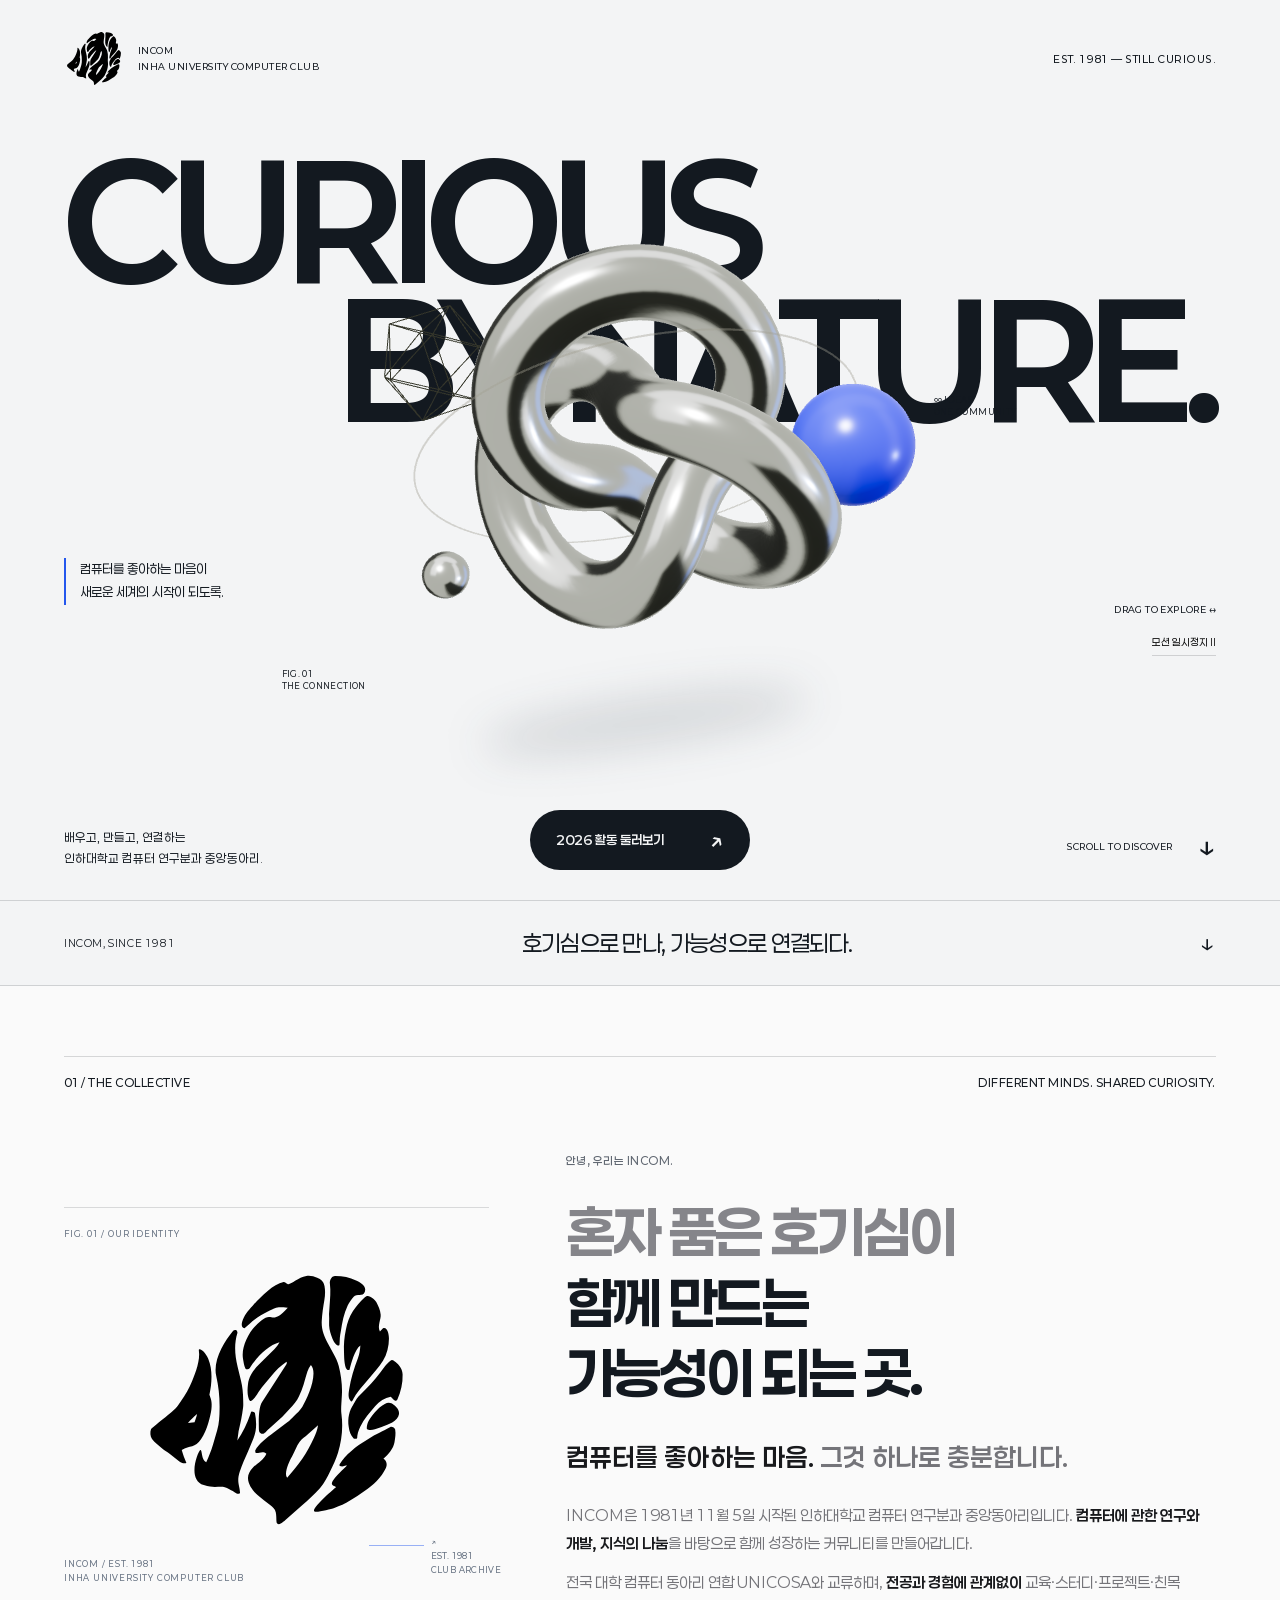
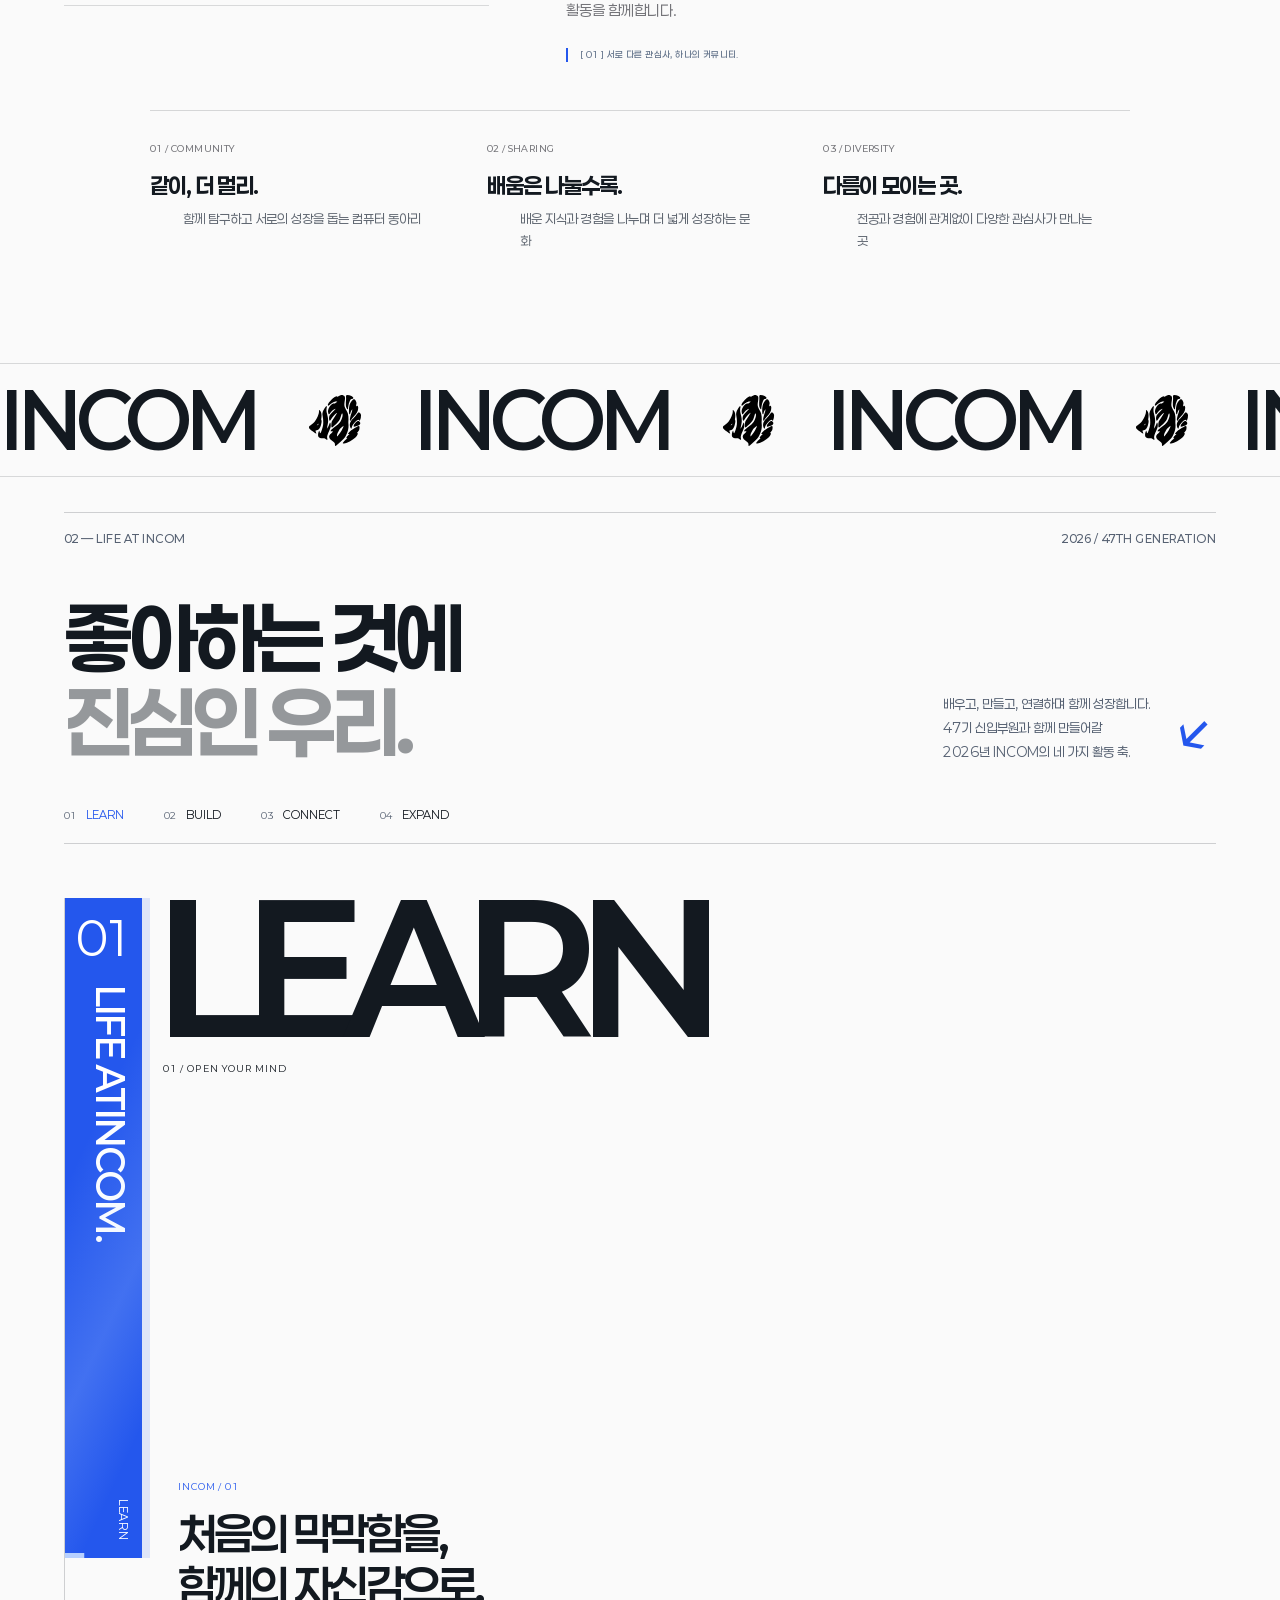
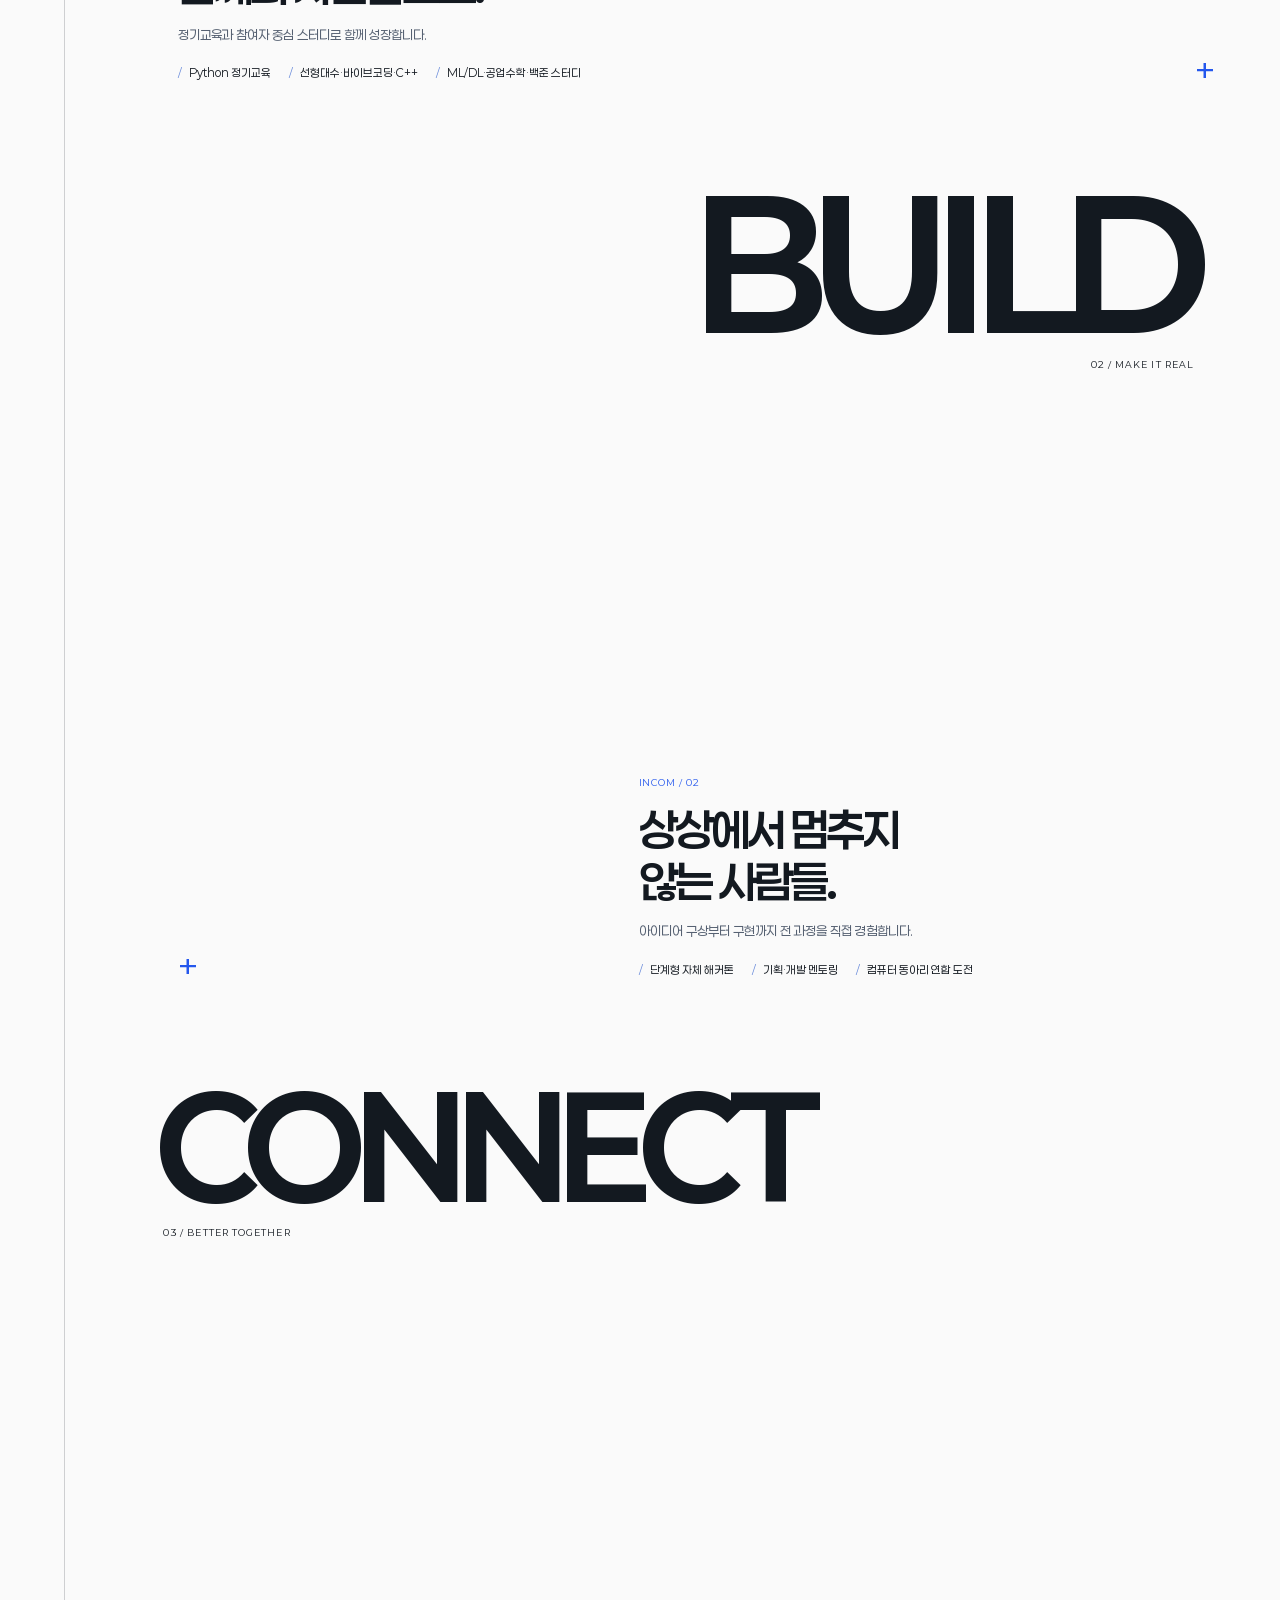
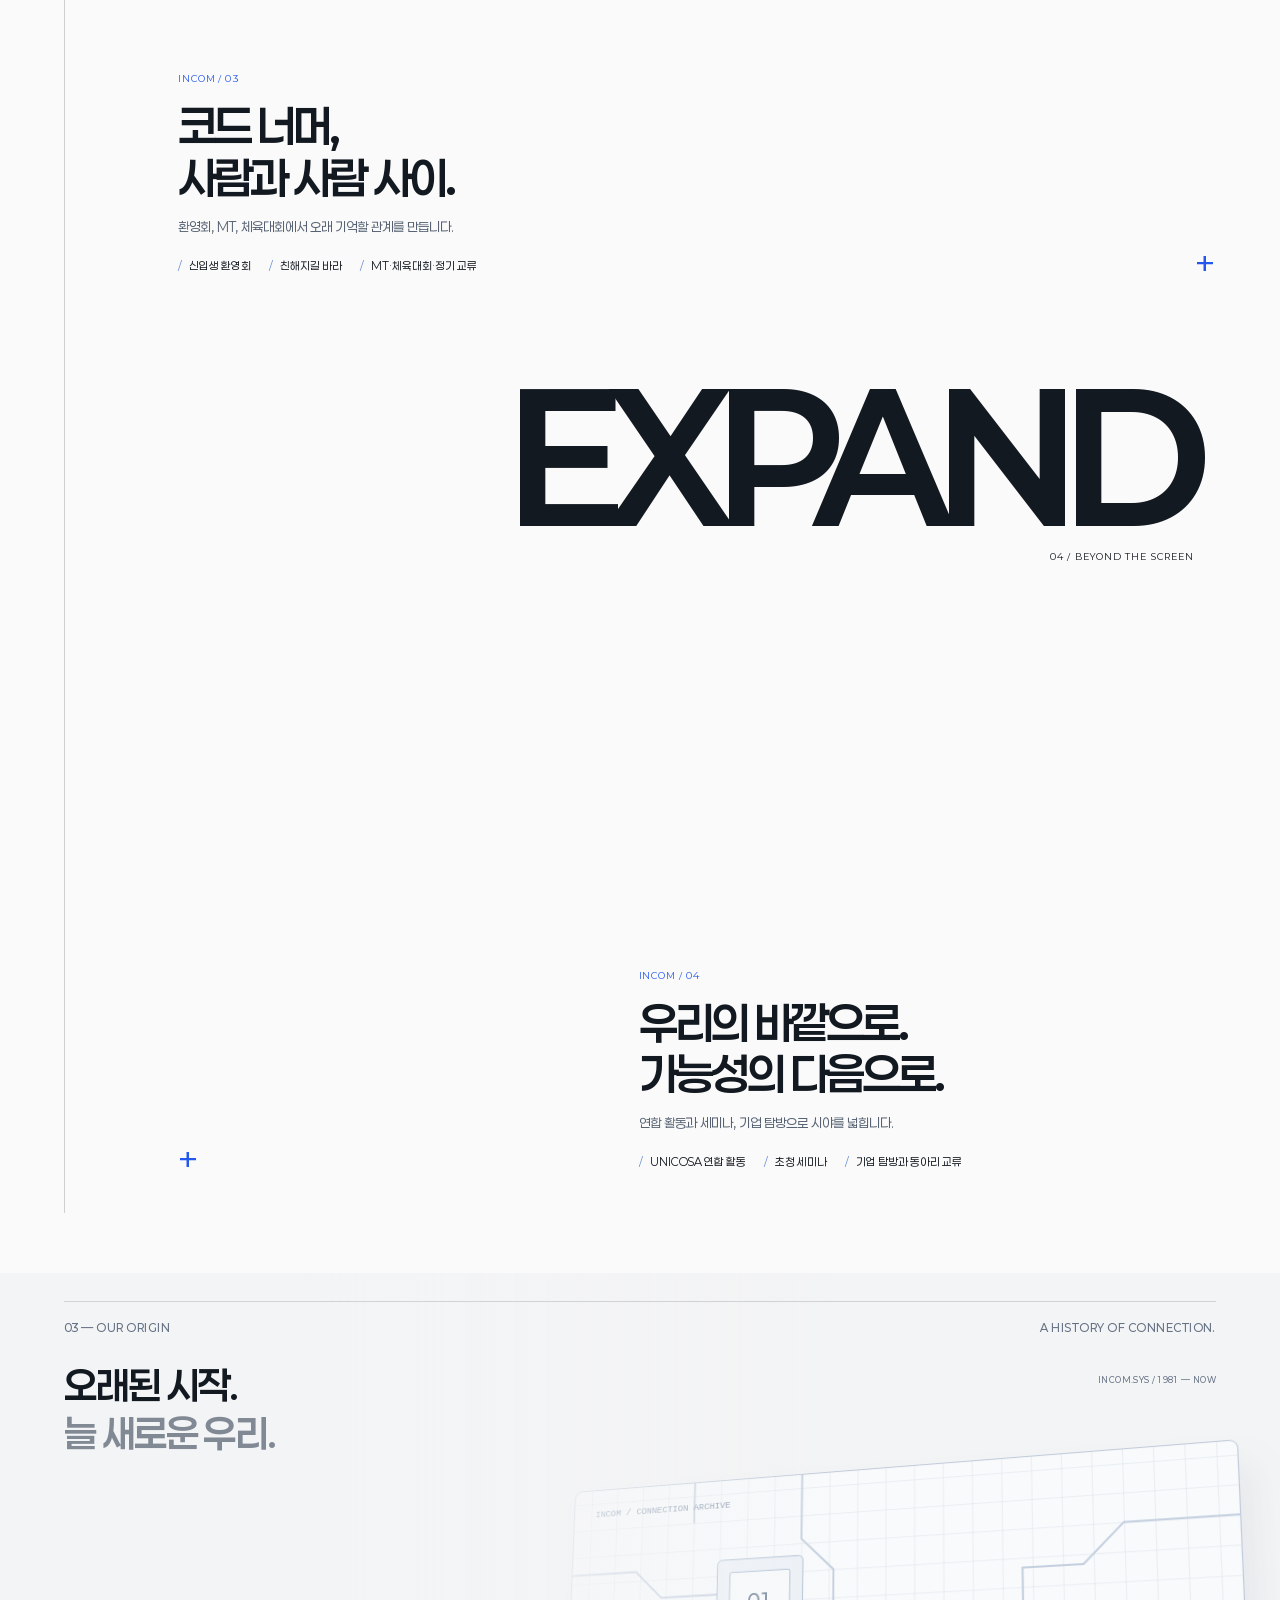
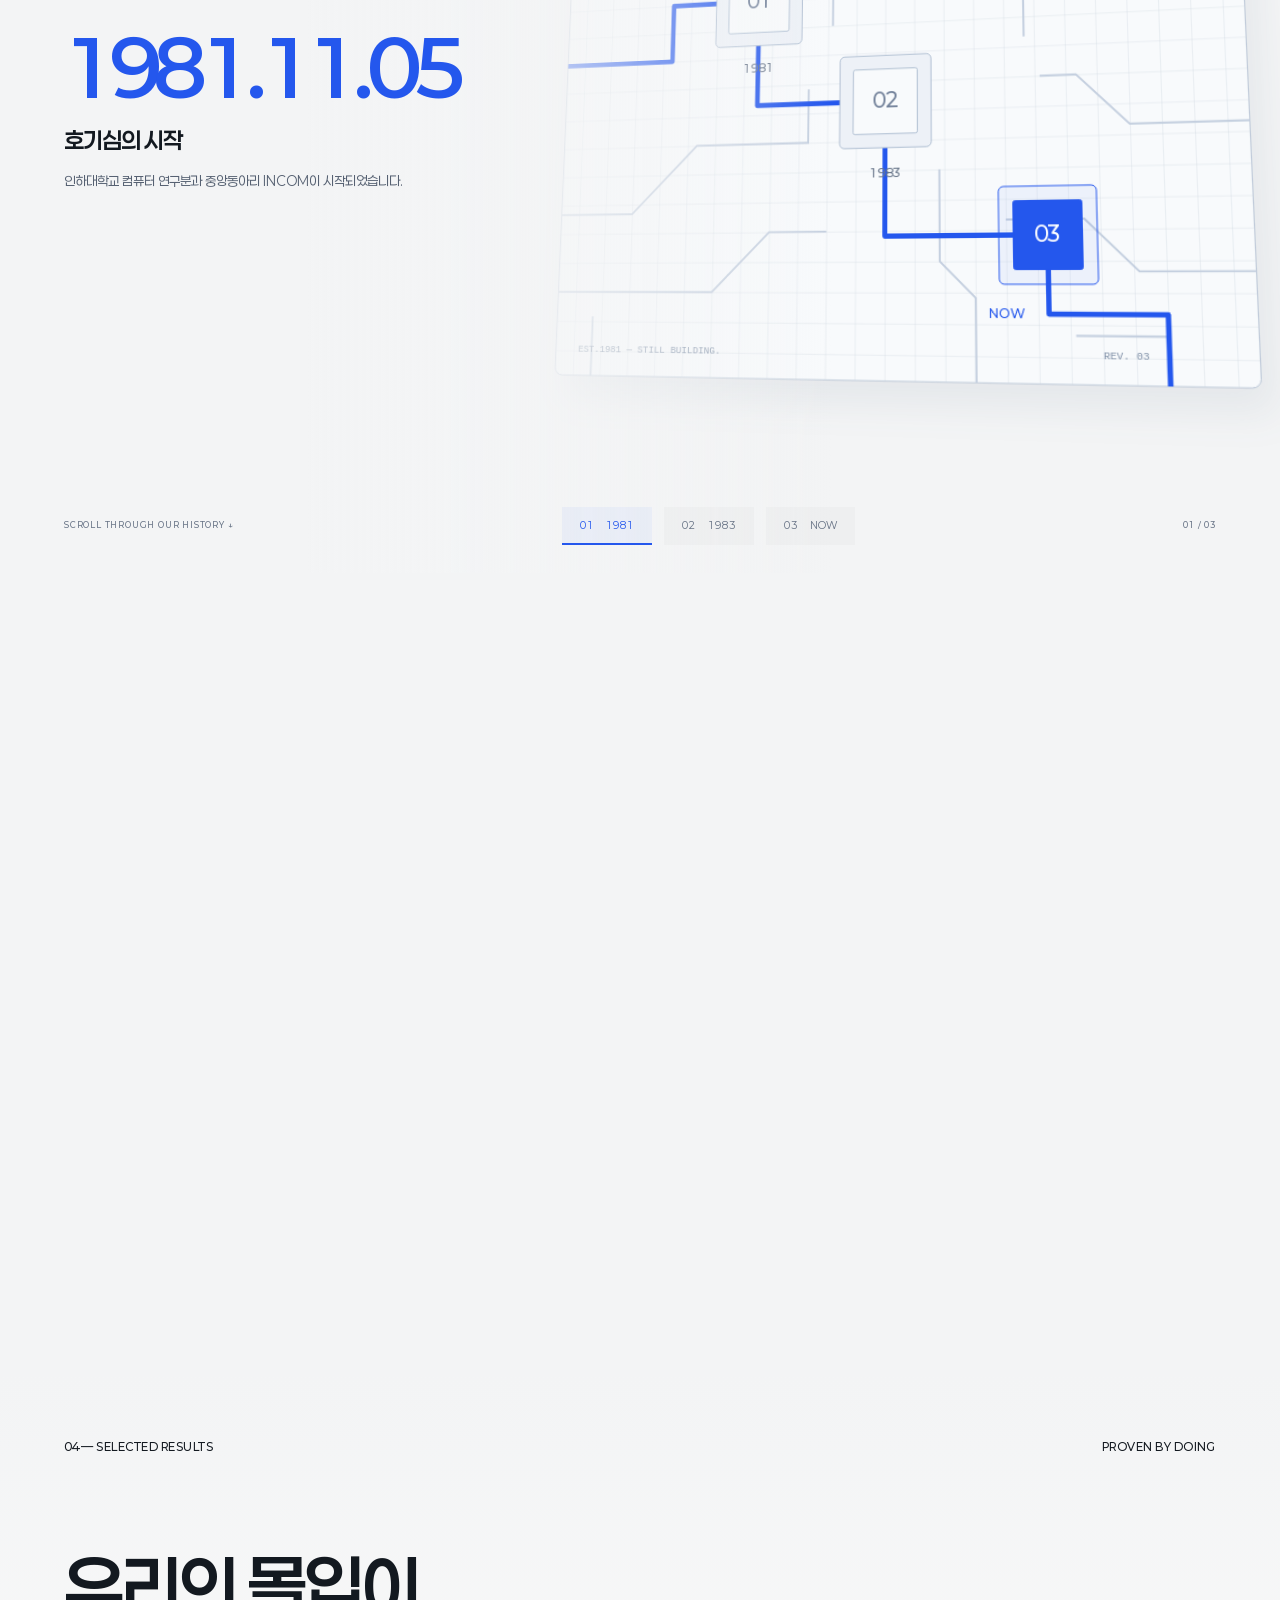
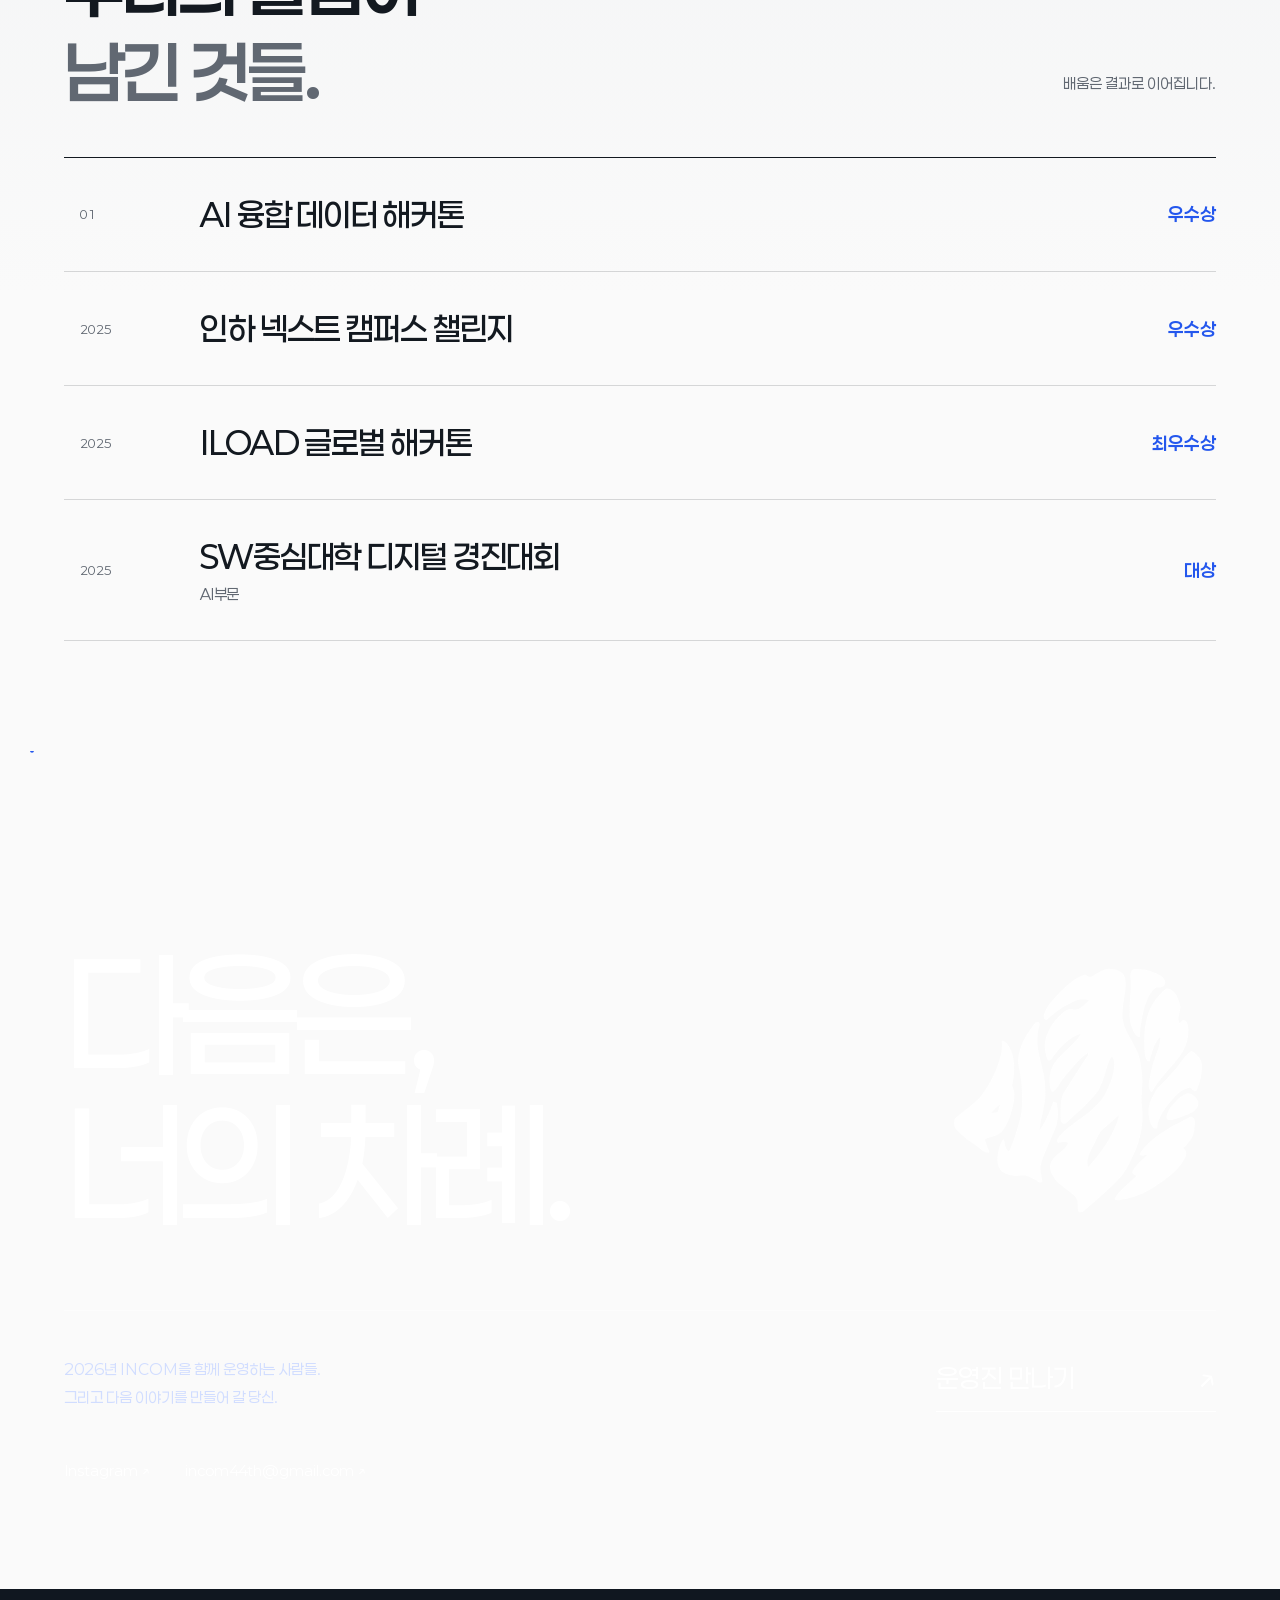
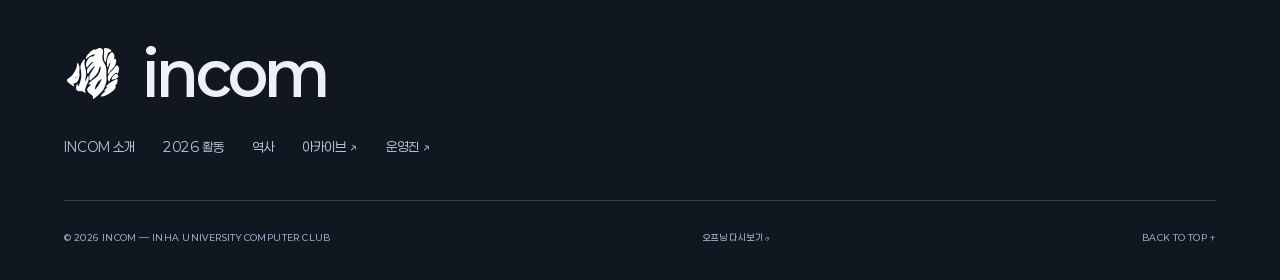
==== commit 793020bb: "Add diagonal handoff and blue fill transition into contact" ====
--- a/index.html
+++ b/index.html
@@ -116,6 +116,7 @@
     </section>
     </div>
     <section class="contact section" id="contact">
+      <span class="contact-fill" aria-hidden="true"></span>
       <div class="section-meta"><span>05 — YOUR NEXT CHAPTER</span><span>46TH EXECUTIVE COMMITTEE</span></div>
       <div class="contact-heading"><h2>다음은,<br>너의 차례.</h2><img src="assets/incom-mark.svg" width="512" height="487" alt="INCOM 로고"></div>
       <div class="contact-bottom"><p>2026년 INCOM을 함께 운영하는 사람들.<br>그리고 다음 이야기를 만들어 갈 당신.</p><a class="contact-team" href="team/">운영진 만나기 <span>↗</span></a></div>
--- a/gallery.css
+++ b/gallery.css
@@ -255,10 +255,10 @@
 .origin-handoff .handoff-input { stroke-width: 4; }
 .origin-handoff .handoff-trunk { stroke-width: 2.5; }
 .origin-handoff .handoff-ray:nth-of-type(5) { stroke: #2457ed; }
-.results li::before { content: ''; position: absolute; right: -4px; top: calc(50% - 4px); width: 8px; height: 8px; border-radius: 50%; background: #2457ed; opacity: 0; transform: scale(.4); transition: opacity .2s, transform .2s; }
+.results li::before { content: ''; position: absolute; left: -4px; top: calc(50% - 4px); width: 8px; height: 8px; border-radius: 50%; background: #2457ed; opacity: 0; transform: scale(.4); transition: opacity .2s, transform .2s; }
 .results li.is-connected::before { opacity: 1; transform: scale(1); }
 .results li.is-connected .result-prize { color: #2457ed; }
-.origin-results .results li { padding-right: 16px; }
+.origin-results .results li { padding-left: 16px; }
 .origin-handoff .handoff-cursor { fill: #2457ed; stroke: white; stroke-width: 2; opacity: 0; }
 .origin-results .awards { position: relative; background: linear-gradient(#f3f4f5, #fafafa 520px); padding-top: 65px; }
 .origin-results .awards .section-meta { border-top: 0; padding-top: 0; }
@@ -283,7 +283,13 @@
 .results li:nth-child(3) { transition-delay: .12s; }
 .results li:nth-child(4) { transition-delay: .18s; }
 
-.contact { background: #174de4; color: white; --line: #ffffff4d; overflow: hidden; }
+.contact { position: relative; isolation: isolate; background: #2457ed; color: white; --line: #ffffff4d; overflow: hidden; }
+.contact-fill { display: none; position: absolute; inset: 0; z-index: -1; background: #2457ed; pointer-events: none; }
+.contact.spill-ready { background: #fafafa; }
+.contact.spill-ready .contact-fill { display: block; clip-path: circle(var(--fill-radius, 2px) at var(--fill-x, 24px) 0); }
+.contact.spill-ready > :not(.contact-fill) { opacity: var(--fill-copy, 0); }
+.contact.spill-ready:focus-within .contact-fill { clip-path: none; }
+.contact.spill-ready:focus-within > :not(.contact-fill) { opacity: 1; }
 .contact .section-meta { color: #d0dcff; }
 .contact-heading { display: flex; justify-content: space-between; align-items: center; gap: 50px; padding: 85px 0 70px; }
 .contact-heading h2 { font-size: clamp(70px, 11vw, 168px); font-weight: 500; letter-spacing: -.07em; line-height: 1.06; }
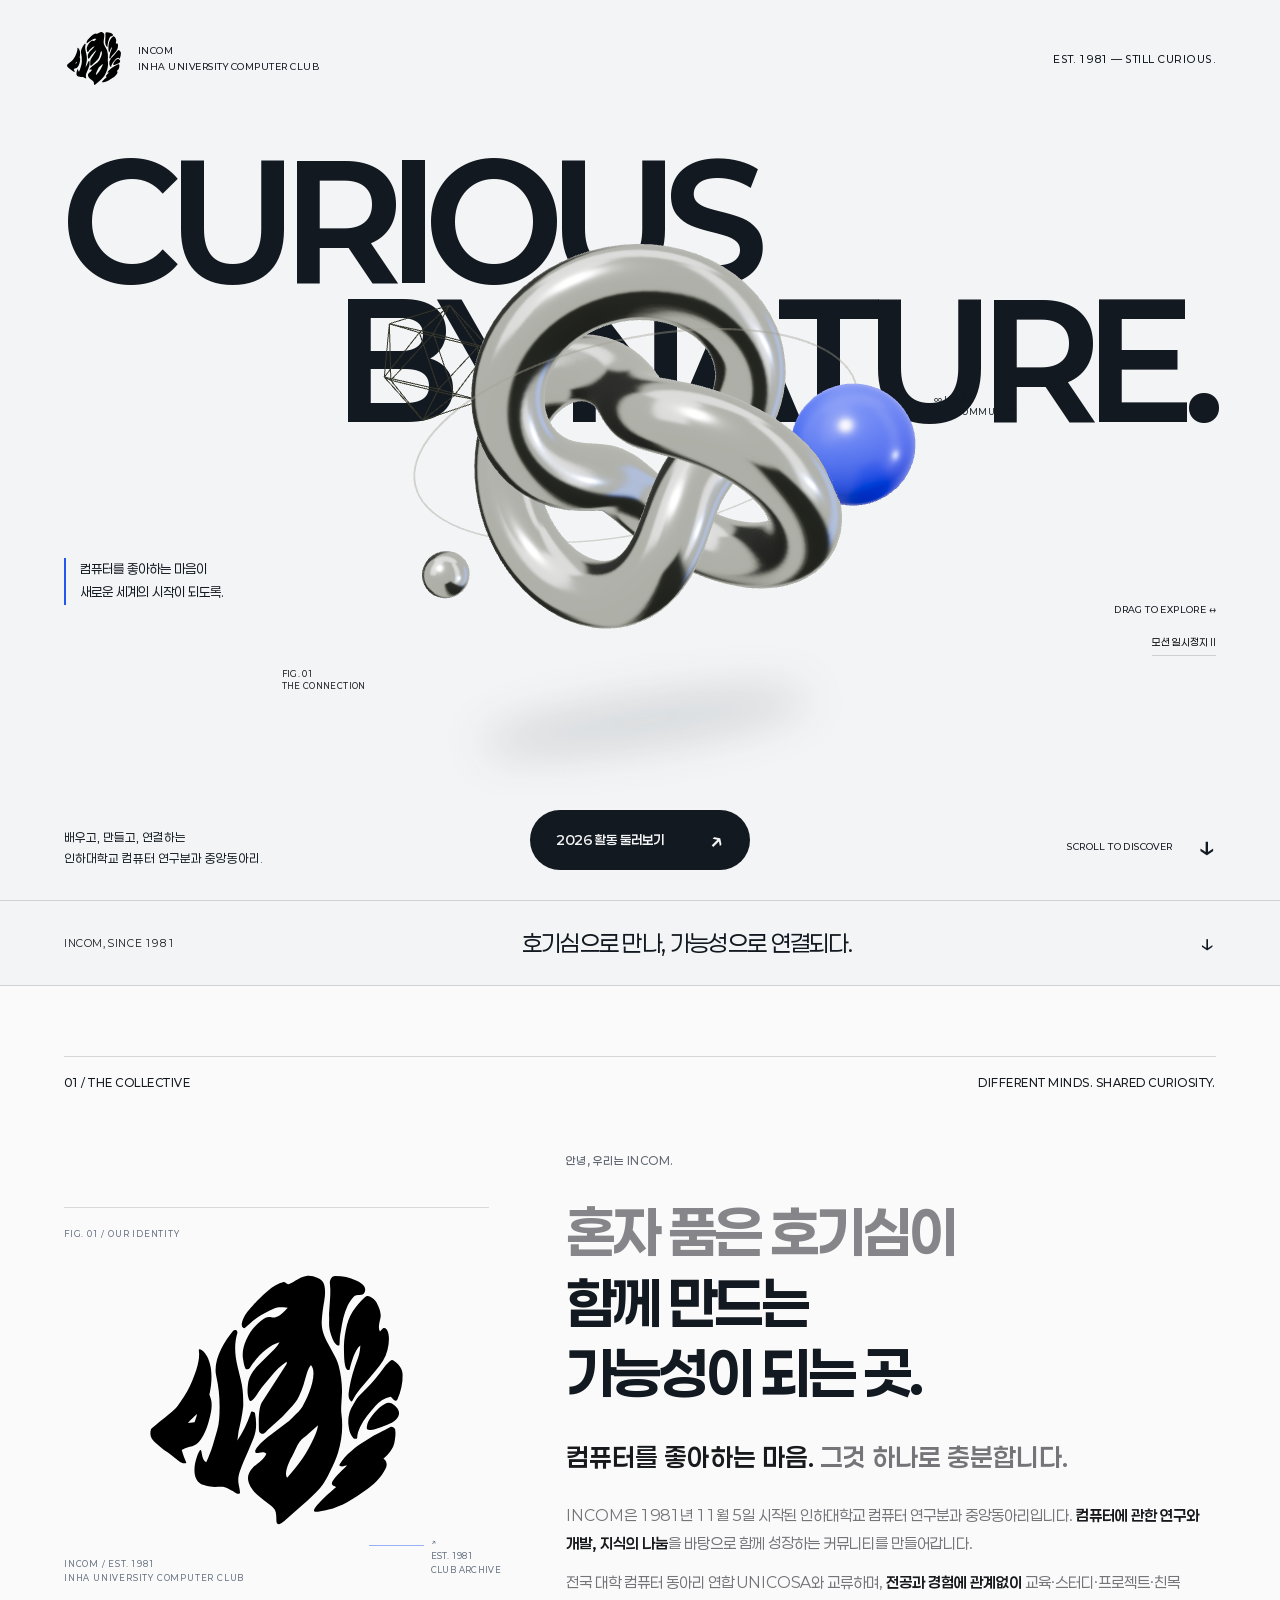
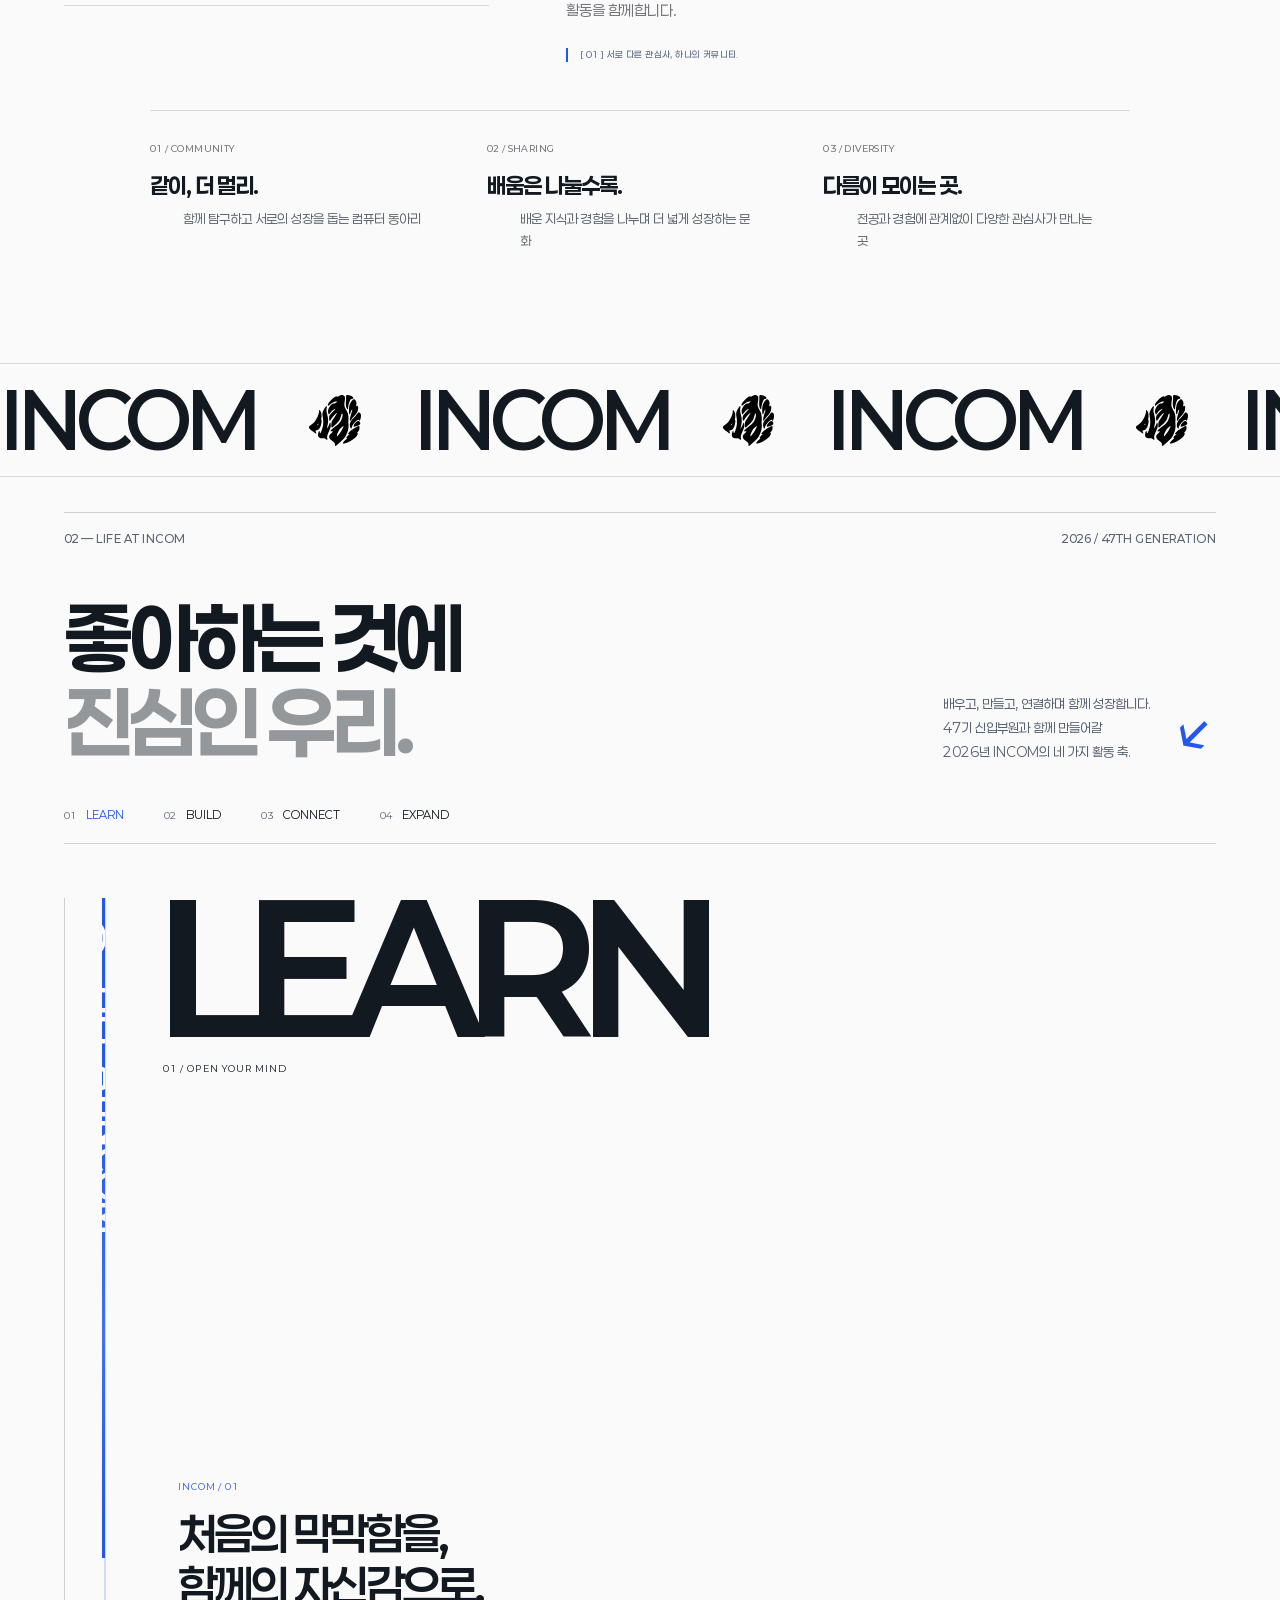
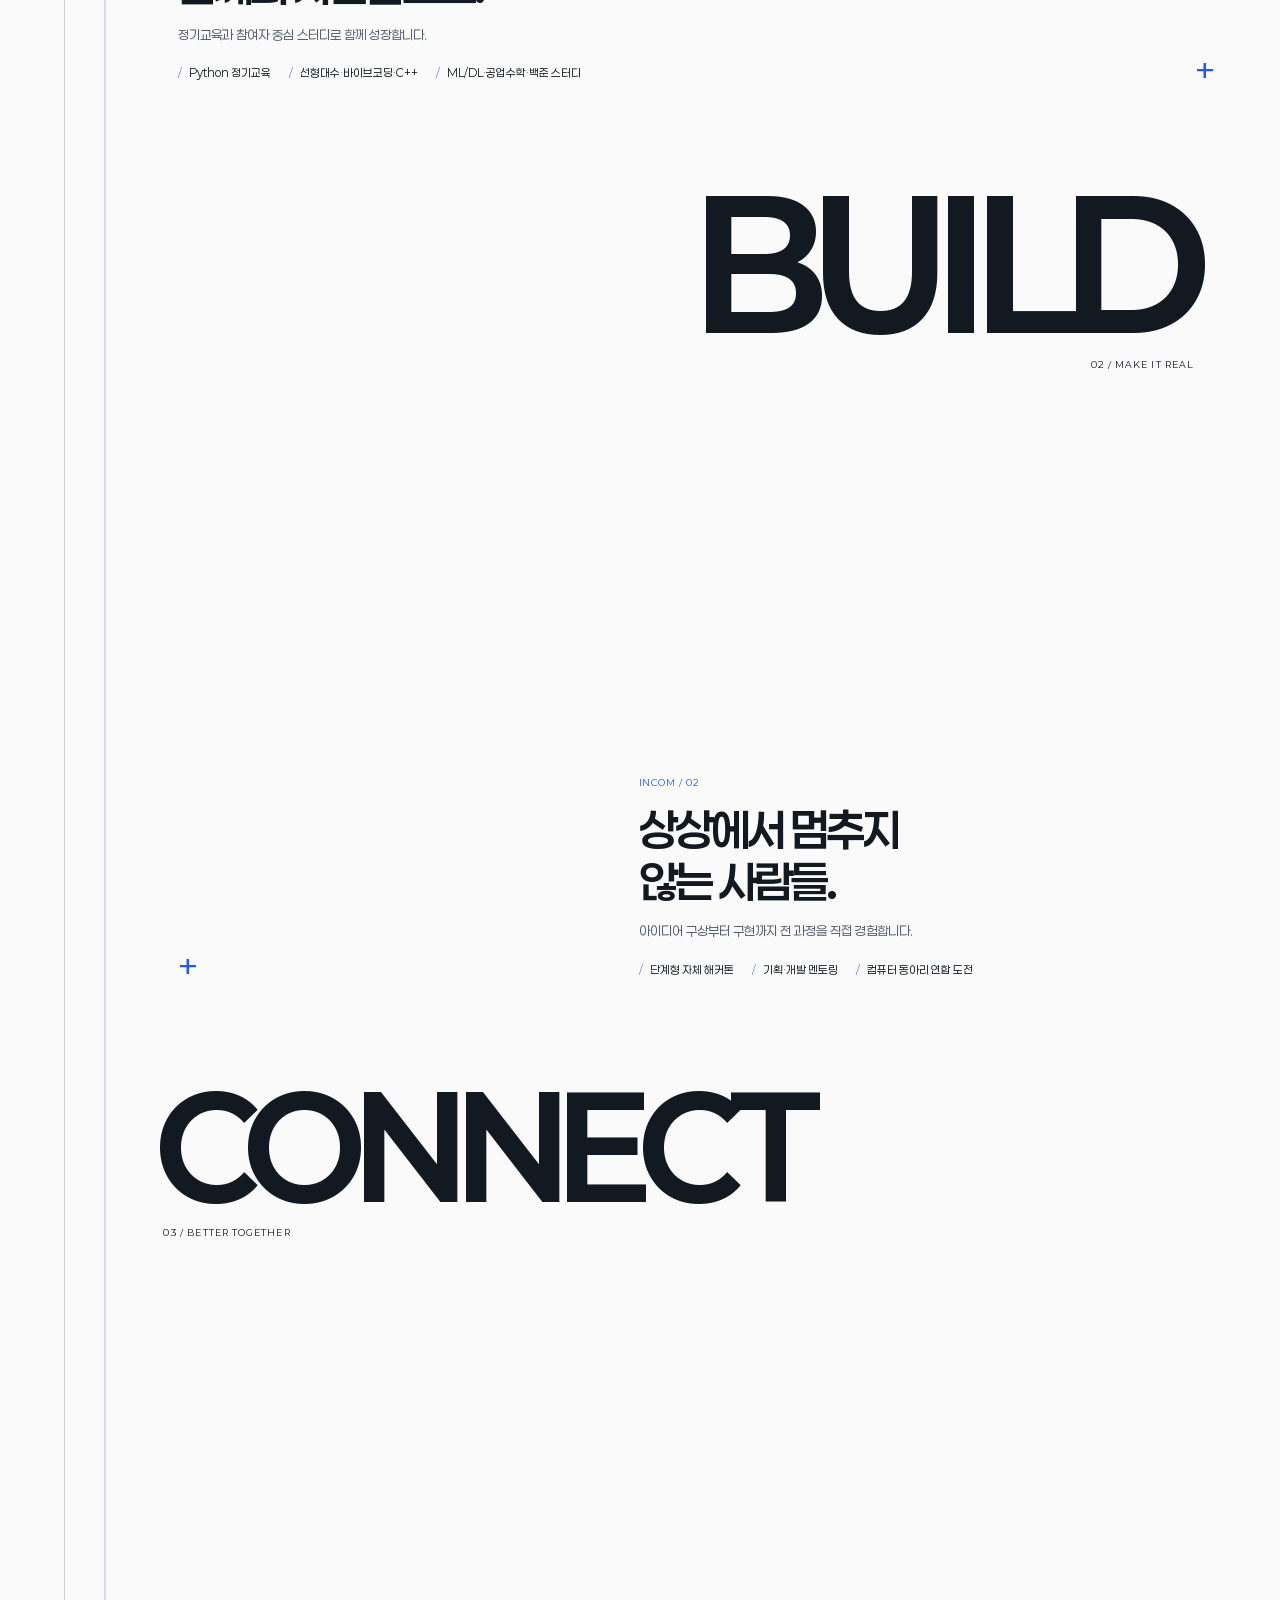
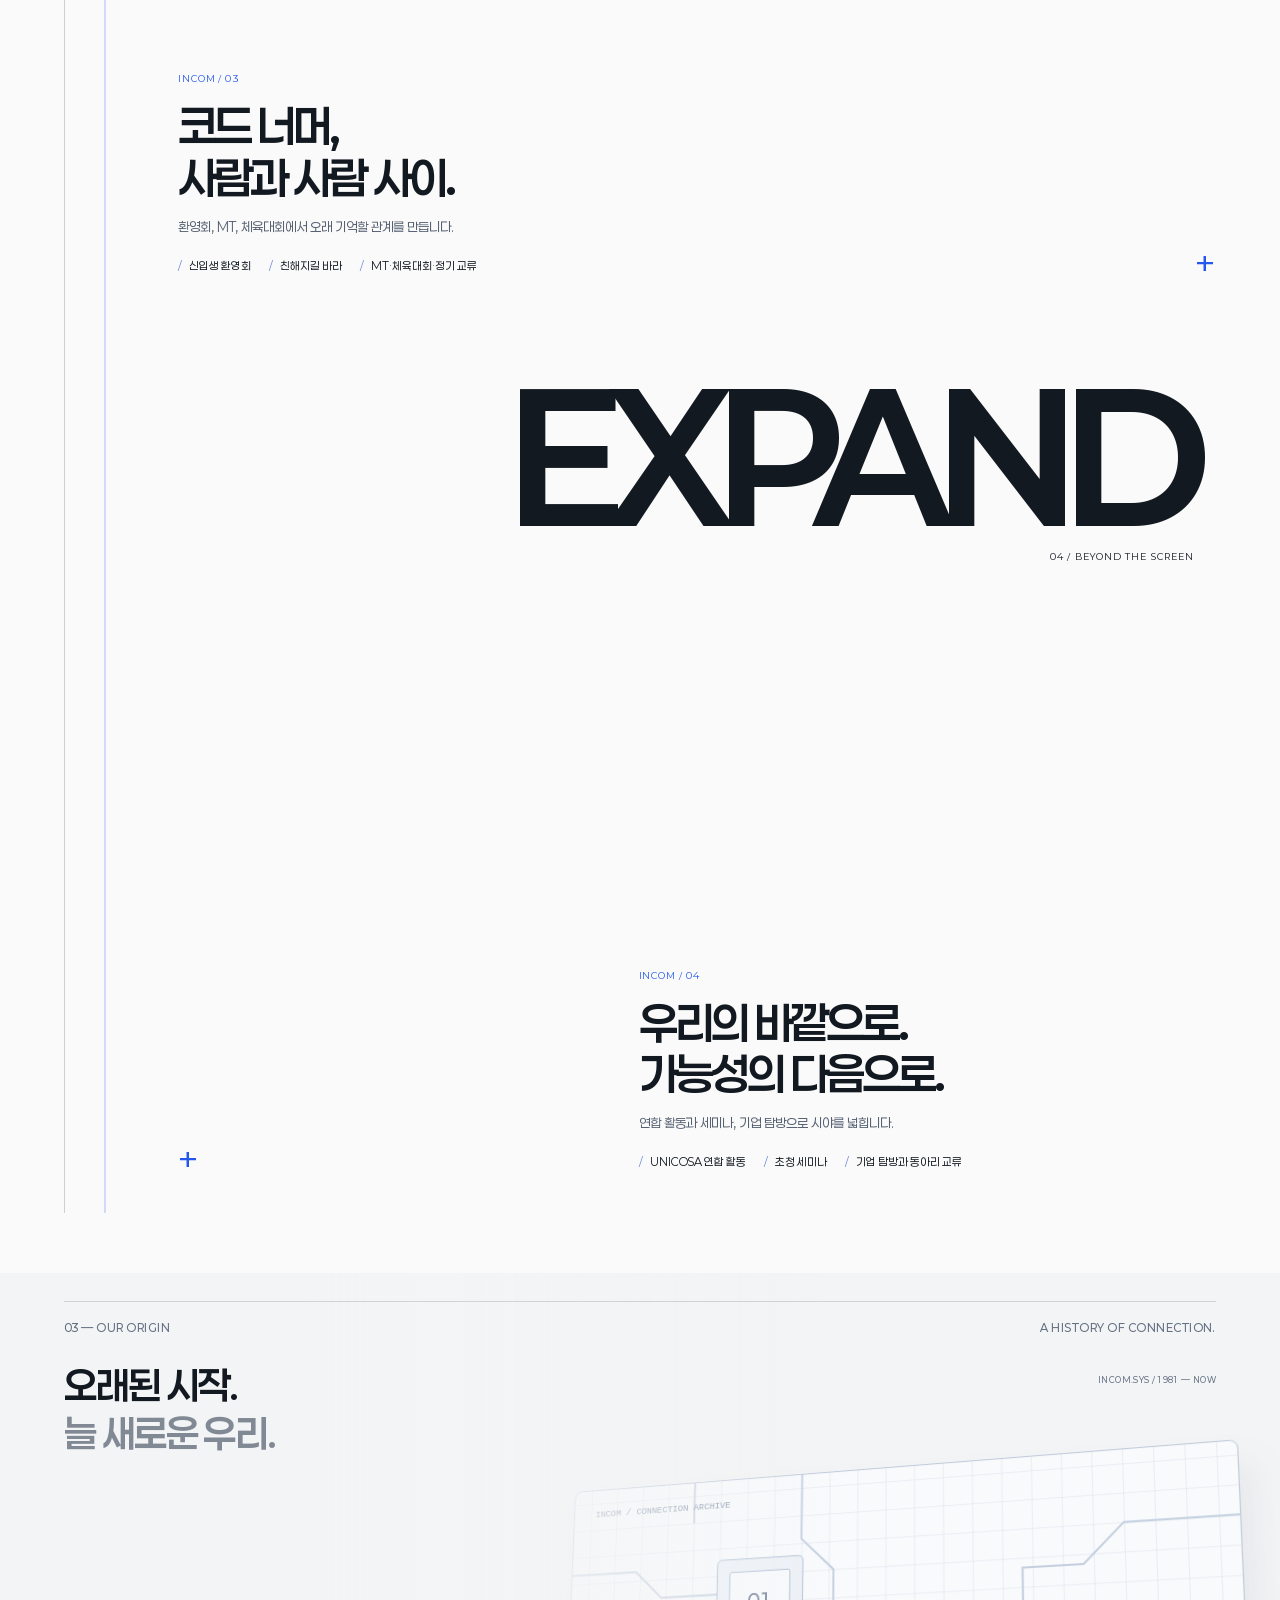
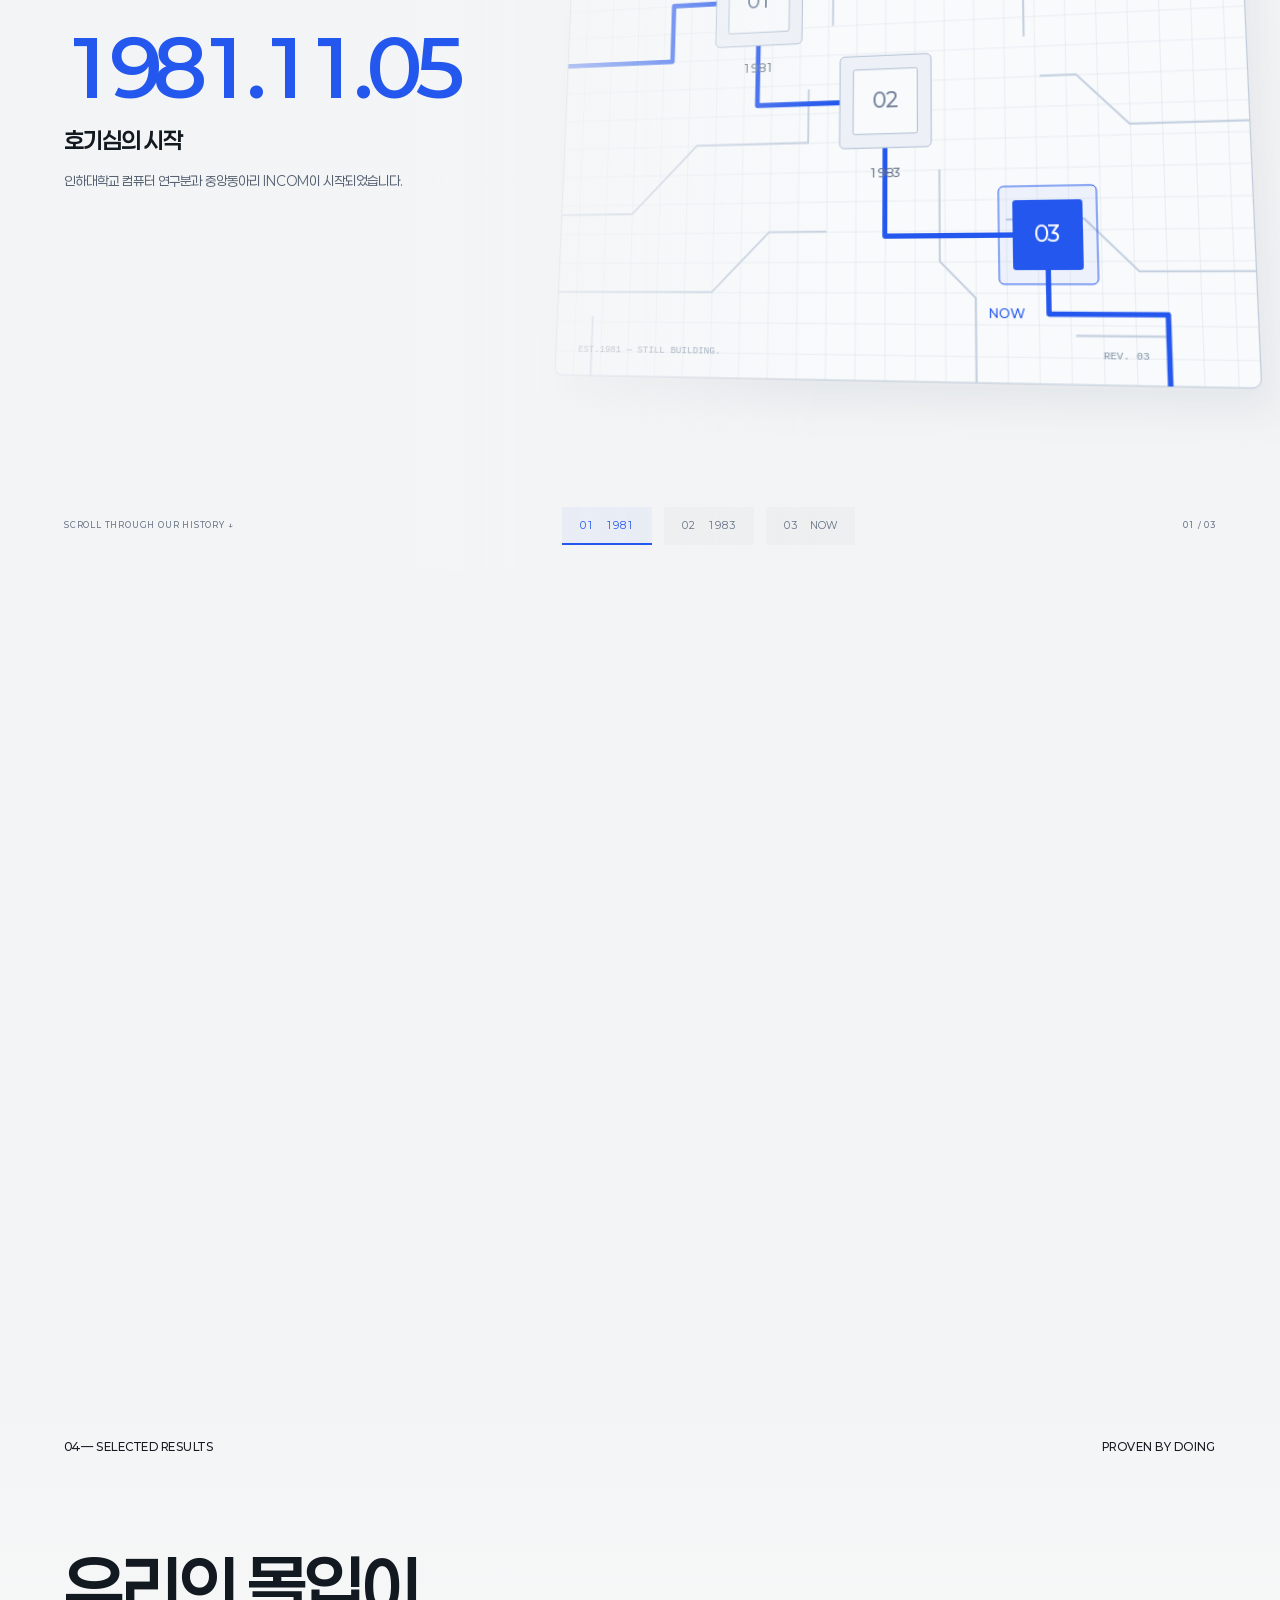
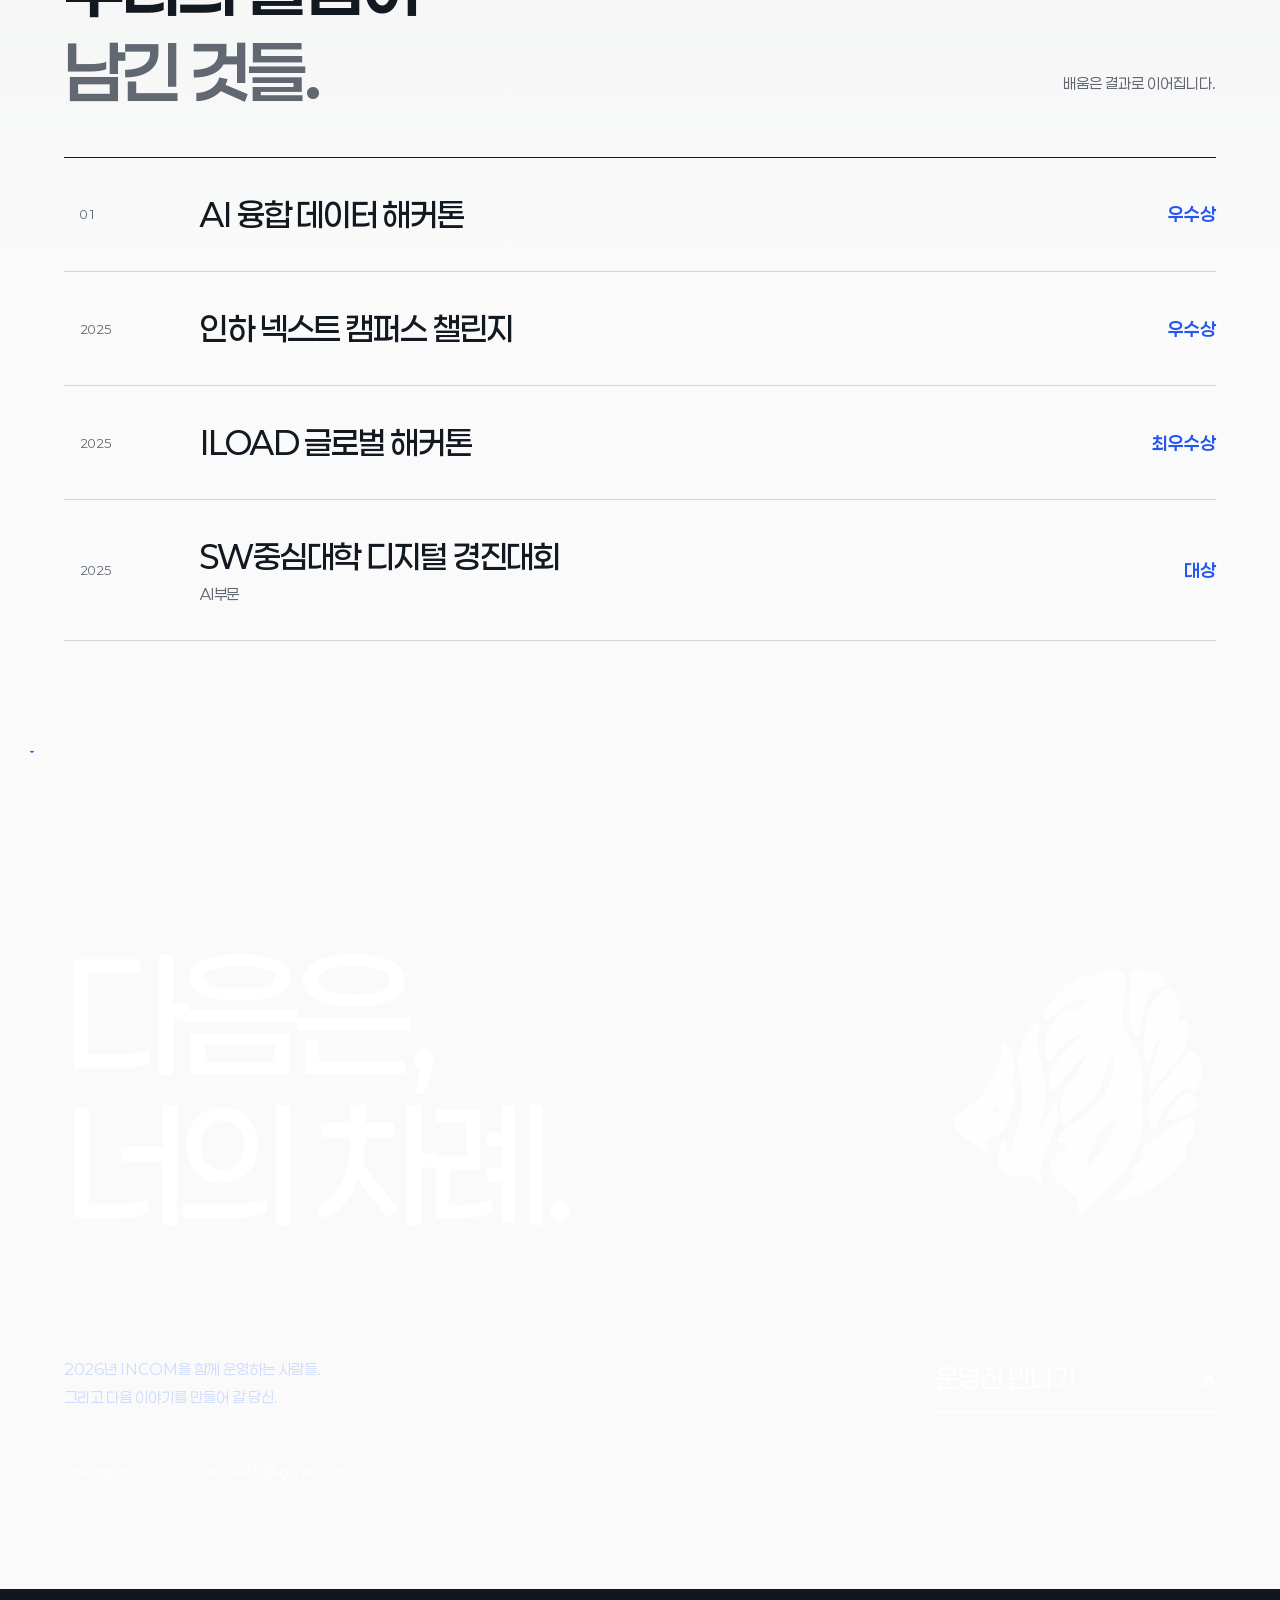
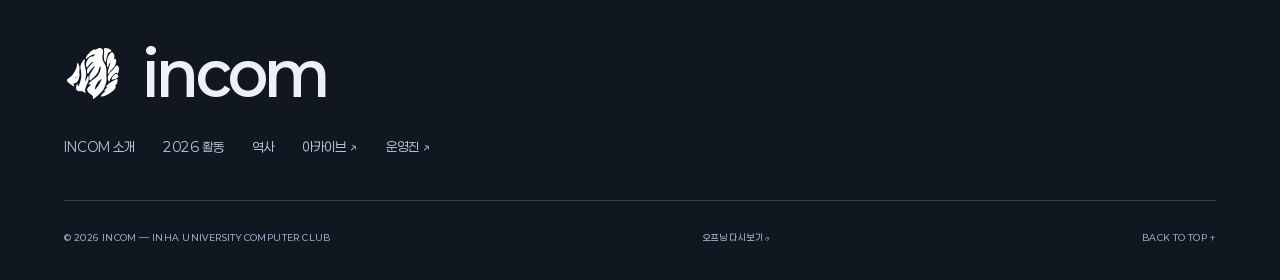
==== commit 016b1c14: "Connect the homepage journey from hero through activities into origin" ====
--- a/index.html
+++ b/index.html
@@ -19,6 +19,7 @@
     <button class="opening-skip" type="button">바로 입장하기 ↗</button>
   </div>
   <main id="main">
+    <svg class="journey-thread" aria-hidden="true"><path class="journey-intro" pathLength="1"/><path class="journey-logo" pathLength="1"/><path class="journey-activity" pathLength="1"/><path class="journey-origin" pathLength="1"/></svg>
     <section id="top" class="hero">
       <div class="hero-topline mono"><div class="hero-identity"><img src="assets/incom-mark.svg" width="64" height="61" alt="INCOM 로고"><span>INCOM<br>INHA UNIVERSITY COMPUTER CLUB</span></div><span class="edition">EST. 1981 — STILL CURIOUS.</span></div>
       <h1 class="hero-title">CURIOUS<br><span>BY NATURE.</span></h1>
--- a/gallery.css
+++ b/gallery.css
@@ -87,6 +87,13 @@
 .chapter-line > span:last-child { font-size: 24px; }
 
 .section { padding: 70px var(--gutter) 110px; }
+#main { position: relative; }
+.journey-thread { position: absolute; inset: 0; width: 100%; height: 100%; z-index: 3; overflow: visible; pointer-events: none; }
+.journey-thread path { fill: none; stroke: #2457ed; stroke-width: 1.5; stroke-linecap: round; stroke-linejoin: round; stroke-dasharray: 1; stroke-dashoffset: 1; }
+.journey-thread .journey-logo { stroke-width: 1; opacity: .6; }
+.journey-thread .journey-activity { stroke-width: 3; }
+.journey-ready .activity-rail::after { content: ''; position: absolute; left: 50%; top: 0; bottom: 0; width: 2px; background: #2457ed30; z-index: 0; }
+.journey-ready .activity-pillar { z-index: 1; clip-path: inset(0 calc((1 - var(--pillar-arrive, 1)) * 49%) 0); }
 .section-meta { display: flex; justify-content: space-between; gap: 25px; padding-top: 17px; border-top: 1px solid var(--line); }
 /* 01 — a centered, type-led introduction. */
 .about { background: #fafafa; }
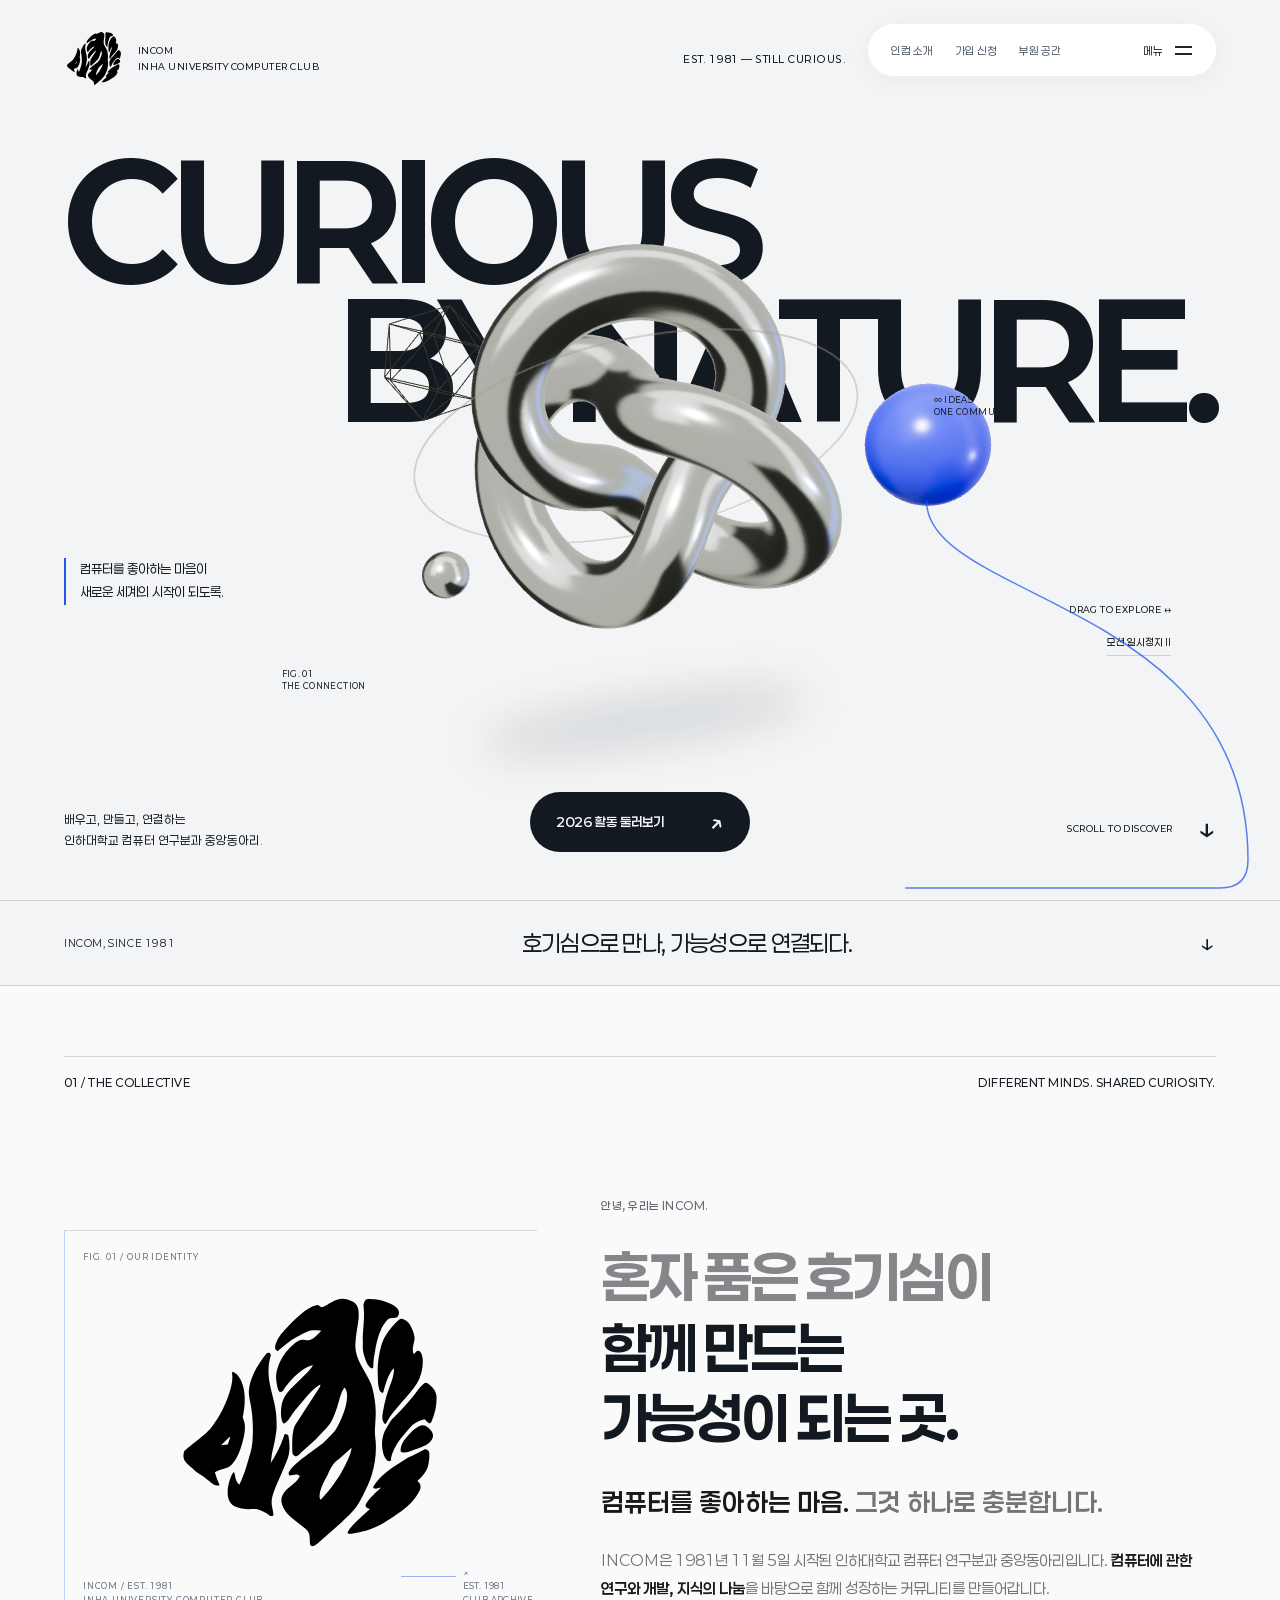
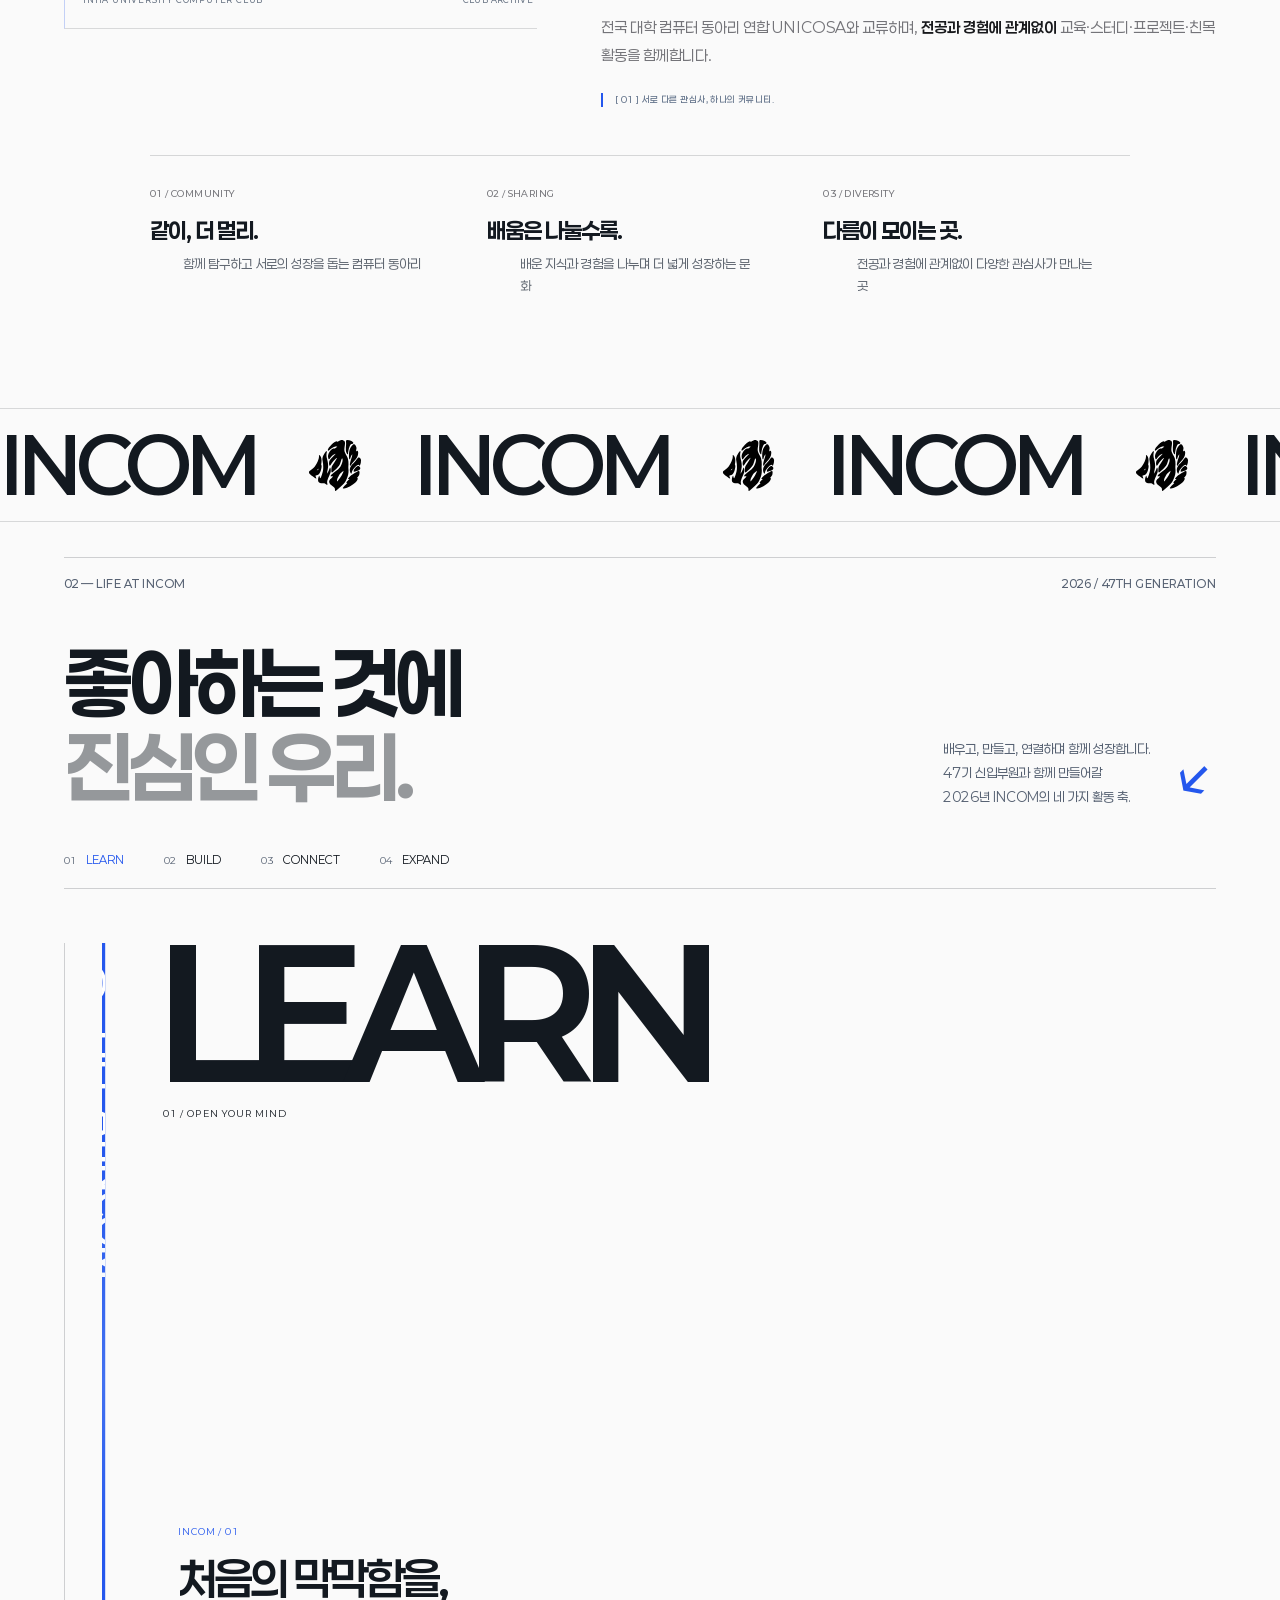
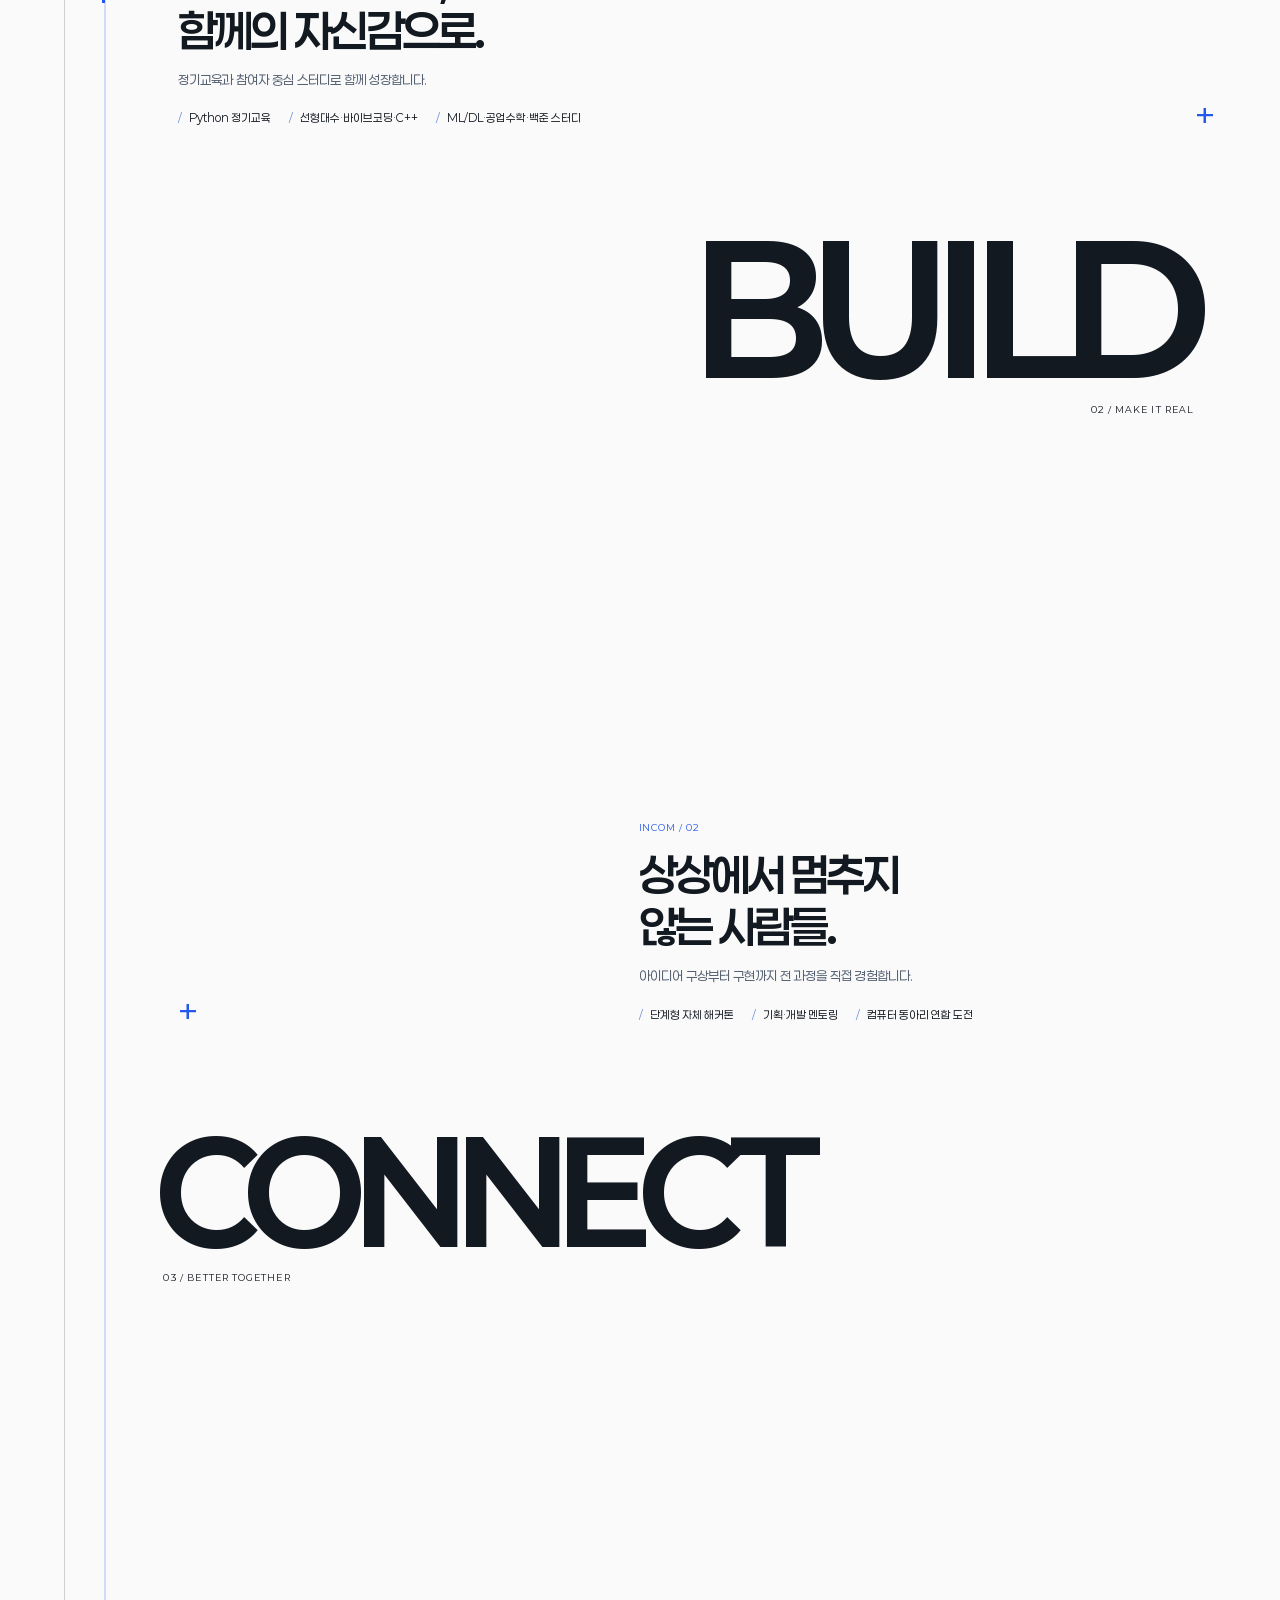
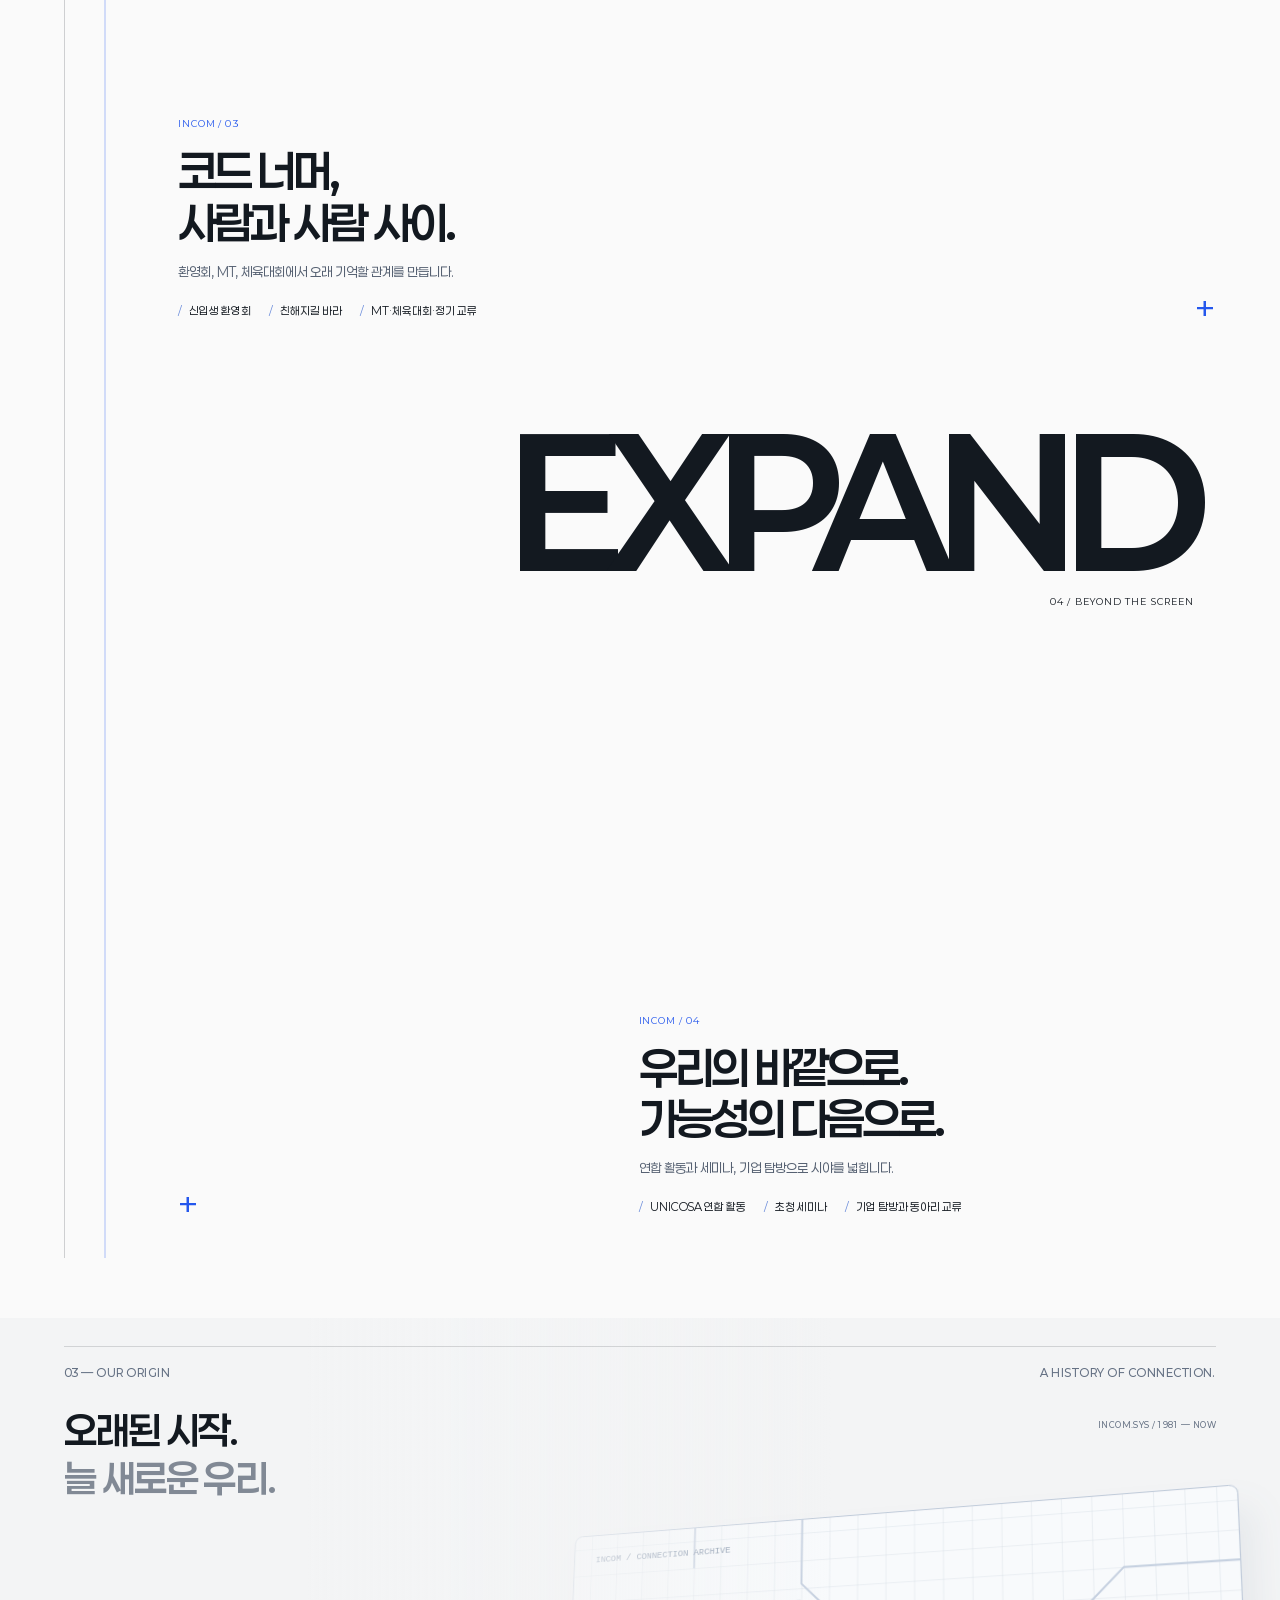
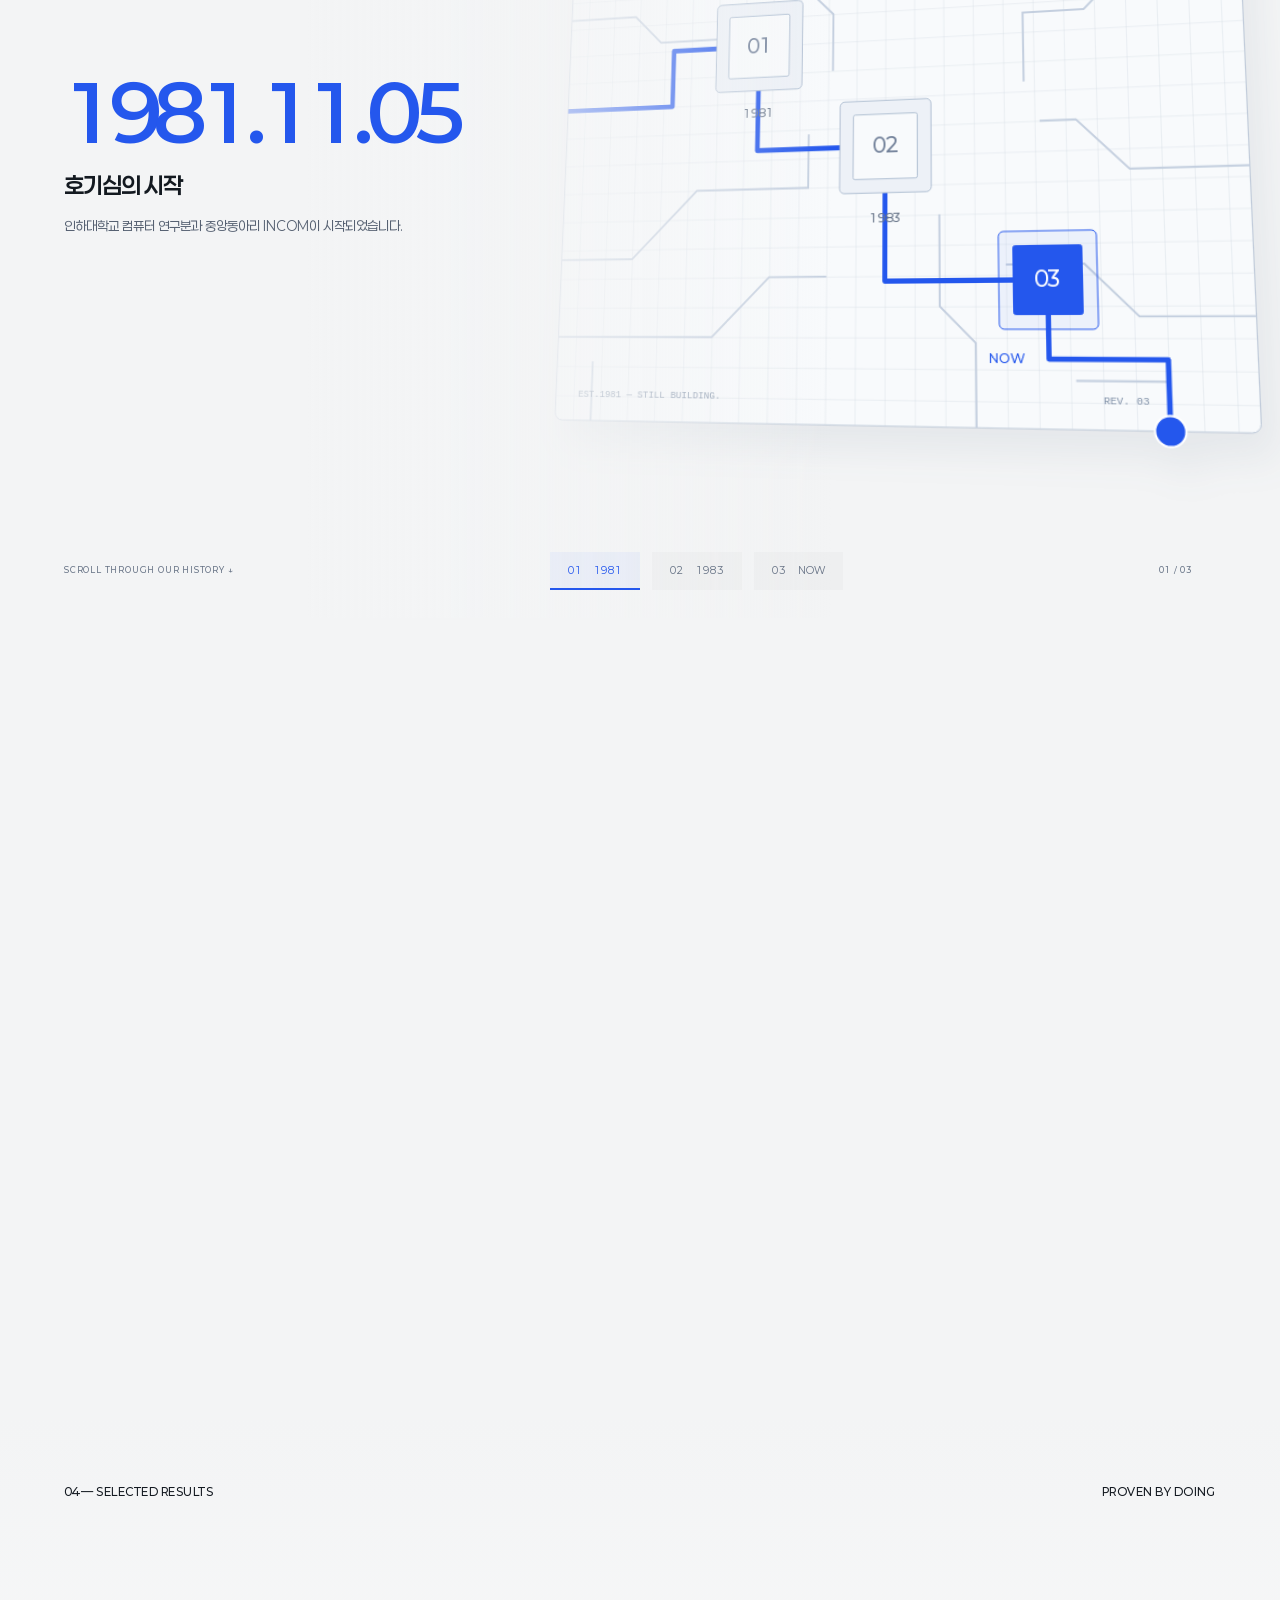
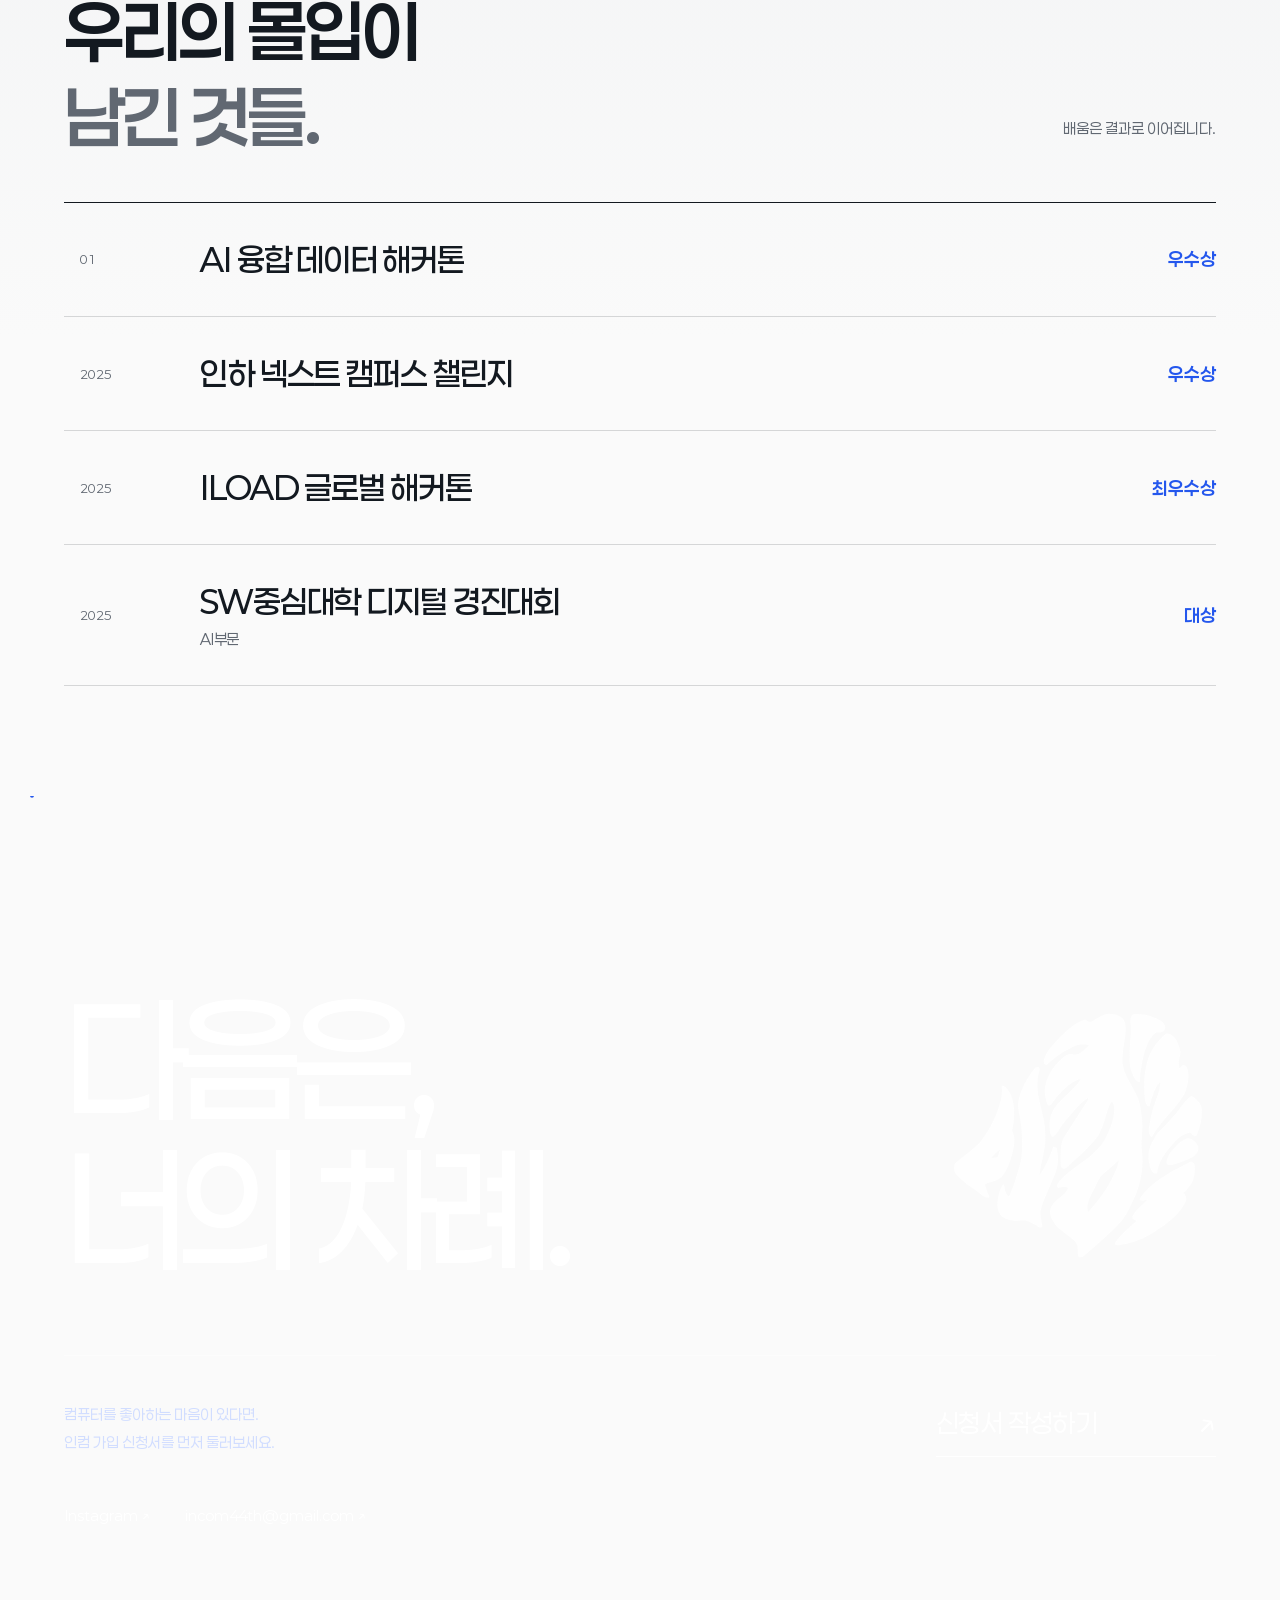
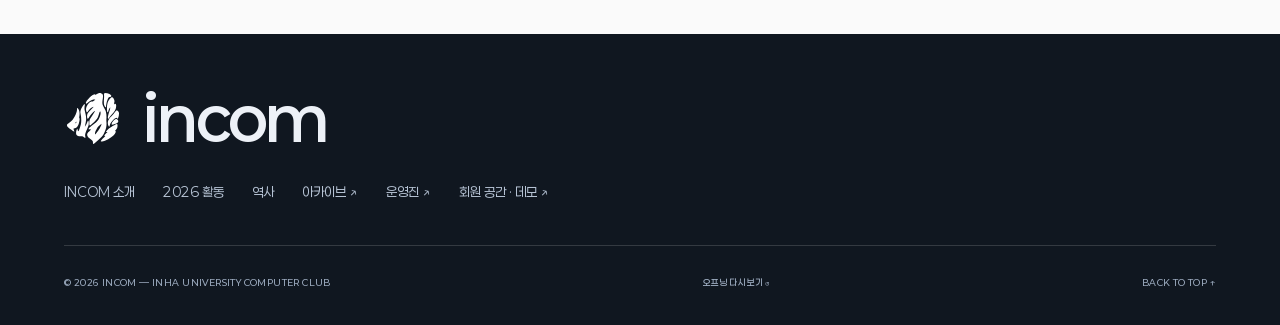
==== commit 2c6bf2e5: "Add member and joining previews with refined UI and collapsible navigation" ====
--- a/index.html
+++ b/index.html
@@ -8,10 +8,14 @@
   <link rel="icon" href="assets/incom-mark.svg" type="image/svg+xml">
   <link rel="preload" href="assets/fonts/Paperlogy-4Regular.woff2" as="font" type="font/woff2" crossorigin>
   <link rel="preload" href="assets/fonts/Paperlogy-7Bold.woff2" as="font" type="font/woff2" crossorigin>
-  <link rel="stylesheet" href="gallery.css"><script src="gallery.js" defer></script>
+  <link rel="stylesheet" href="gallery.css?v=20260925-menu"><link rel="stylesheet" href="navigation.css?v=20260925"><script src="gallery.js?v=20260923-controls" defer></script><script src="navigation.js?v=20260925" defer></script>
 </head>
 <body>
   <a href="#main" class="skip-link">본문 바로가기</a>
+  <header class="corner-nav" aria-label="빠른 탐색">
+    <div class="corner-bar"><nav class="corner-shortcuts" aria-label="빠른 메뉴"><a href="#about">인컴 소개</a><a href="join/">가입 신청</a><a href="members/">부원 공간</a></nav><button class="corner-toggle" type="button" aria-expanded="false" aria-controls="corner-panel"><span class="corner-label">메뉴</span><span class="corner-icon" aria-hidden="true"><i></i><i></i></span></button></div>
+    <div class="corner-panel" id="corner-panel" inert aria-hidden="true"><div class="corner-panel-inner"><nav aria-label="전체 메뉴"><a href="#about"><small>01</small> 인컴 소개 <span>↗</span></a><a href="#activities"><small>02</small> 활동 둘러보기 <span>↗</span></a><a href="#history"><small>03</small> 인컴의 역사 <span>↗</span></a><a href="team/"><small>04</small> 운영진 <span>↗</span></a><div class="corner-actions"><a href="join/">가입 신청하기 ↗</a><a href="members/">부원 공간 ↗</a></div></nav><p>INCOM · INHA UNIVERSITY</p></div></div>
+  </header>
   <div class="opening" hidden aria-label="전시 오프닝">
     <div class="opening-panel left"></div><div class="opening-panel right"></div>
     <img class="opening-emblem" src="assets/incom-mark.svg" width="96" height="91" alt="INCOM 로고">
@@ -19,7 +23,7 @@
     <button class="opening-skip" type="button">바로 입장하기 ↗</button>
   </div>
   <main id="main">
-    <svg class="journey-thread" aria-hidden="true"><path class="journey-intro" pathLength="1"/><path class="journey-logo" pathLength="1"/><path class="journey-activity" pathLength="1"/><path class="journey-origin" pathLength="1"/></svg>
+    <svg class="journey-thread" aria-hidden="true"><path class="journey-source" pathLength="1"/><path class="journey-intro" pathLength="1"/><path class="journey-logo" pathLength="1"/><path class="journey-activity" pathLength="1"/><path class="journey-origin" pathLength="1"/></svg>
     <section id="top" class="hero">
       <div class="hero-topline mono"><div class="hero-identity"><img src="assets/incom-mark.svg" width="64" height="61" alt="INCOM 로고"><span>INCOM<br>INHA UNIVERSITY COMPUTER CLUB</span></div><span class="edition">EST. 1981 — STILL CURIOUS.</span></div>
       <h1 class="hero-title">CURIOUS<br><span>BY NATURE.</span></h1>
@@ -118,12 +122,12 @@
     </div>
     <section class="contact section" id="contact">
       <span class="contact-fill" aria-hidden="true"></span>
-      <div class="section-meta"><span>05 — YOUR NEXT CHAPTER</span><span>46TH EXECUTIVE COMMITTEE</span></div>
+      <div class="section-meta"><span>05 — YOUR NEXT CHAPTER</span><span>JOIN INCOM</span></div>
       <div class="contact-heading"><h2>다음은,<br>너의 차례.</h2><img src="assets/incom-mark.svg" width="512" height="487" alt="INCOM 로고"></div>
-      <div class="contact-bottom"><p>2026년 INCOM을 함께 운영하는 사람들.<br>그리고 다음 이야기를 만들어 갈 당신.</p><a class="contact-team" href="team/">운영진 만나기 <span>↗</span></a></div>
+      <div class="contact-bottom"><p>컴퓨터를 좋아하는 마음이 있다면.<br>인컴 가입 신청서를 먼저 둘러보세요.</p><a class="contact-team" href="join/">신청서 작성하기 <span>↗</span></a></div>
       <div class="contact-links"><a href="https://www.instagram.com/inha_incom/" target="_blank" rel="noreferrer">Instagram ↗</a><a href="mailto:incom44th@gmail.com">incom44th@gmail.com ↗</a></div>
     </section>
   </main>
-  <footer><a href="#top" class="footer-logo" aria-label="INCOM 첫 화면으로"><img class="footer-emblem" src="assets/incom-mark.svg" width="180" height="171" alt="">incom</a><nav class="footer-nav" aria-label="사이트 바로가기"><a href="#about">INCOM 소개</a><a href="#activities">2026 활동</a><a href="#history">역사</a><a href="https://github.com/2026-INCOM" target="_blank" rel="noreferrer">아카이브 ↗</a><a href="team/">운영진 ↗</a></nav><div class="footer-bottom mono"><span>© 2026 INCOM — INHA UNIVERSITY COMPUTER CLUB</span><button type="button" class="replay">오프닝 다시 보기 ↺</button><a href="#top">BACK TO TOP ↑</a></div></footer>
+  <footer><a href="#top" class="footer-logo" aria-label="INCOM 첫 화면으로"><img class="footer-emblem" src="assets/incom-mark.svg" width="180" height="171" alt="">incom</a><nav class="footer-nav" aria-label="사이트 바로가기"><a href="#about">INCOM 소개</a><a href="#activities">2026 활동</a><a href="#history">역사</a><a href="https://github.com/2026-INCOM" target="_blank" rel="noreferrer">아카이브 ↗</a><a href="team/">운영진 ↗</a><a href="members/">회원 공간 · 데모 ↗</a></nav><div class="footer-bottom mono"><span>© 2026 INCOM — INHA UNIVERSITY COMPUTER CLUB</span><button type="button" class="replay">오프닝 다시 보기 ↺</button><a href="#top">BACK TO TOP ↑</a></div></footer>
 </body>
 </html>
--- a/gallery.css
+++ b/gallery.css
@@ -91,6 +91,7 @@
 .journey-thread { position: absolute; inset: 0; width: 100%; height: 100%; z-index: 3; overflow: visible; pointer-events: none; }
 .journey-thread path { fill: none; stroke: #2457ed; stroke-width: 1.5; stroke-linecap: round; stroke-linejoin: round; stroke-dasharray: 1; stroke-dashoffset: 1; }
 .journey-thread .journey-logo { stroke-width: 1; opacity: .6; }
+.journey-thread .journey-source { stroke-width: 1.5; }
 .journey-thread .journey-activity { stroke-width: 3; }
 .journey-ready .activity-rail::after { content: ''; position: absolute; left: 50%; top: 0; bottom: 0; width: 2px; background: #2457ed30; z-index: 0; }
 .journey-ready .activity-pillar { z-index: 1; clip-path: inset(0 calc((1 - var(--pillar-arrive, 1)) * 49%) 0); }
@@ -98,6 +99,19 @@
 /* 01 — a centered, type-led introduction. */
 .about { background: #fafafa; }
 .collective-intro { max-width: 1200px; margin: 60px auto 48px; display: grid; grid-template-columns: .85fr 1.3fr; gap: 6vw; align-items: center; }
+.journey-ready .collective-intro { grid-template-columns: 1fr 1.3fr; gap: 5vw; }
+.journey-ready .collective-specimen { padding-left: 18px; border-left: 1px solid #2457ed40; }
+.journey-ready .specimen-coordinate { right: 4px; bottom: 20px; }
+@media (min-width: 701px) {
+  .journey-ready .collective-statement { padding-top: 45px; }
+  .journey-ready .hero-bottom { bottom: 48px; }
+  .journey-ready .object-tools { right: calc(var(--gutter) + 45px); }
+}
+@media (max-width: 700px) {
+  .journey-ready .collective-intro { grid-template-columns: 1fr; }
+  .journey-ready .collective-specimen { padding-left: 12px; }
+  .journey-ready .object-tools { top: auto; bottom: 94px; right: calc(var(--gutter) + 30px); }
+}
 .collective-specimen { position: relative; min-height: 390px; display: flex; flex-direction: column; justify-content: space-between; border-block: 1px solid #13192025; padding: 20px 0; }
 .specimen-caption { font-size: 8px; line-height: 1.7; letter-spacing: .1em; color: #647080; }
 .specimen-coordinate { position: absolute; right: -12px; bottom: 28px; font-size: 8px; color: #647080; line-height: 1.7; }
@@ -271,7 +285,7 @@
 .origin-results .awards .section-meta { border-top: 0; padding-top: 0; }
 .origin-results .results-heading { padding-top: 65px; }
 .origin-results .results-heading h2 { transform: translateY(var(--results-rise, 0px)); }
-.origin-results .origin-controls { border-top-color: transparent; }
+.origin-results .origin-controls { border-top-color: transparent; padding-right: 24px; }
 @media (max-width: 700px) {
   .origin-results .awards { padding-top: 54px; }
   .origin-results .results-heading { padding-top: 55px; }
--- a/navigation.css
+++ b/navigation.css
@@ -0,0 +1,12 @@
+.corner-nav{position:fixed;top:24px;right:var(--gutter,32px);z-index:40;width:348px;pointer-events:none;transition:width .45s cubic-bezier(.22,1,.36,1)}
+.corner-bar{display:flex;align-items:center;justify-content:flex-end;height:52px;border:1px solid #ffffff90;border-radius:28px;background:#fffffff0;backdrop-filter:blur(18px);box-shadow:0 4px 24px #1526410c;pointer-events:auto;overflow:hidden}
+.corner-shortcuts{display:flex;align-items:center;gap:22px;white-space:nowrap;padding-left:22px;flex:1;transition:opacity .18s,transform .35s;min-width:0}.corner-shortcuts a{font-size:11px;color:#4b5667;padding:16px 0}.corner-shortcuts a:hover{color:#2457ed}
+.corner-toggle{display:flex;align-items:center;justify-content:center;gap:12px;width:96px;min-width:96px;align-self:stretch;border:0;background:transparent;color:#1b2430;cursor:pointer;font:400 11px Paperlogy,sans-serif;padding:0 17px}.corner-icon{width:17px;height:14px;position:relative;display:block}.corner-icon i{position:absolute;left:0;width:17px;height:1.5px;background:currentColor;top:3px;transition:transform .3s,top .3s}.corner-icon i+ i{top:10px}
+.corner-nav.is-compact,.corner-nav.is-open{width:96px}.corner-nav.is-compact .corner-shortcuts,.corner-nav.is-open .corner-shortcuts{opacity:0;transform:translateX(25px);pointer-events:none}.corner-nav.is-open .corner-icon i{top:6px;transform:rotate(45deg)}.corner-nav.is-open .corner-icon i+i{transform:rotate(-45deg)}
+.corner-panel{position:absolute;right:0;top:62px;width:min(340px,calc(100vw - 32px));display:grid;grid-template-rows:0fr;opacity:0;transform:translateY(-10px) scale(.97);transform-origin:top right;visibility:hidden;transition:grid-template-rows .35s cubic-bezier(.22,1,.36,1),opacity .2s,transform .35s,visibility .35s;pointer-events:none;border-radius:20px;background:#fafbfcf7;backdrop-filter:blur(24px);box-shadow:0 16px 60px #12274c1c;overflow:hidden}.corner-panel-inner{min-height:0;overflow:hidden}.corner-panel nav{padding:18px 22px 0}.corner-panel nav>a{display:flex;align-items:center;gap:15px;font-size:18px;letter-spacing:-.6px;padding:17px 0;border-bottom:1px solid #17264112}.corner-panel nav>a small{font-size:9px;letter-spacing:0;color:#8b96a5}.corner-panel nav>a span{margin-left:auto;font-size:16px;color:#2457ed}.corner-panel a:hover{color:#2457ed}.corner-actions{display:grid;gap:9px;margin-top:20px}.corner-actions a{display:block;padding:15px 16px;background:#2457ed;color:white;border-radius:10px;font-size:12px}.corner-actions a+a{background:#eaf0fc;color:#2457ed}.corner-actions a:hover{background:#1745cc;color:white}.corner-panel p{font-size:8px;color:#8c96a4;letter-spacing:1px;padding:24px 22px}.corner-nav.is-open .corner-panel{grid-template-rows:1fr;opacity:1;transform:none;visibility:visible;pointer-events:auto}
+.corner-nav a:focus-visible,.corner-toggle:focus-visible{outline:2px solid #2457ed;outline-offset:-4px;border-radius:8px}.hero-topline .edition{margin-right:370px}
+@media(max-width:1050px){.hero-topline .edition{display:none}}
+@media(max-width:700px){.corner-nav{top:18px;right:18px;width:86px}.corner-nav.is-compact,.corner-nav.is-open{width:86px}.corner-shortcuts{display:none}.corner-toggle{width:86px;min-width:86px;gap:9px}.corner-bar{height:46px}.corner-panel{top:56px}.hero-identity{max-width:calc(100% - 95px)}.hero-identity>span{font-size:6px}}
+.corner-panel-inner{max-height:calc(100svh - 110px);overflow-y:auto;overscroll-behavior:contain}
+.motion-paused .corner-nav,.motion-paused .corner-nav *{transition:none!important}
+@media(prefers-reduced-motion:reduce){.corner-nav,.corner-nav *{transition:none!important}}
